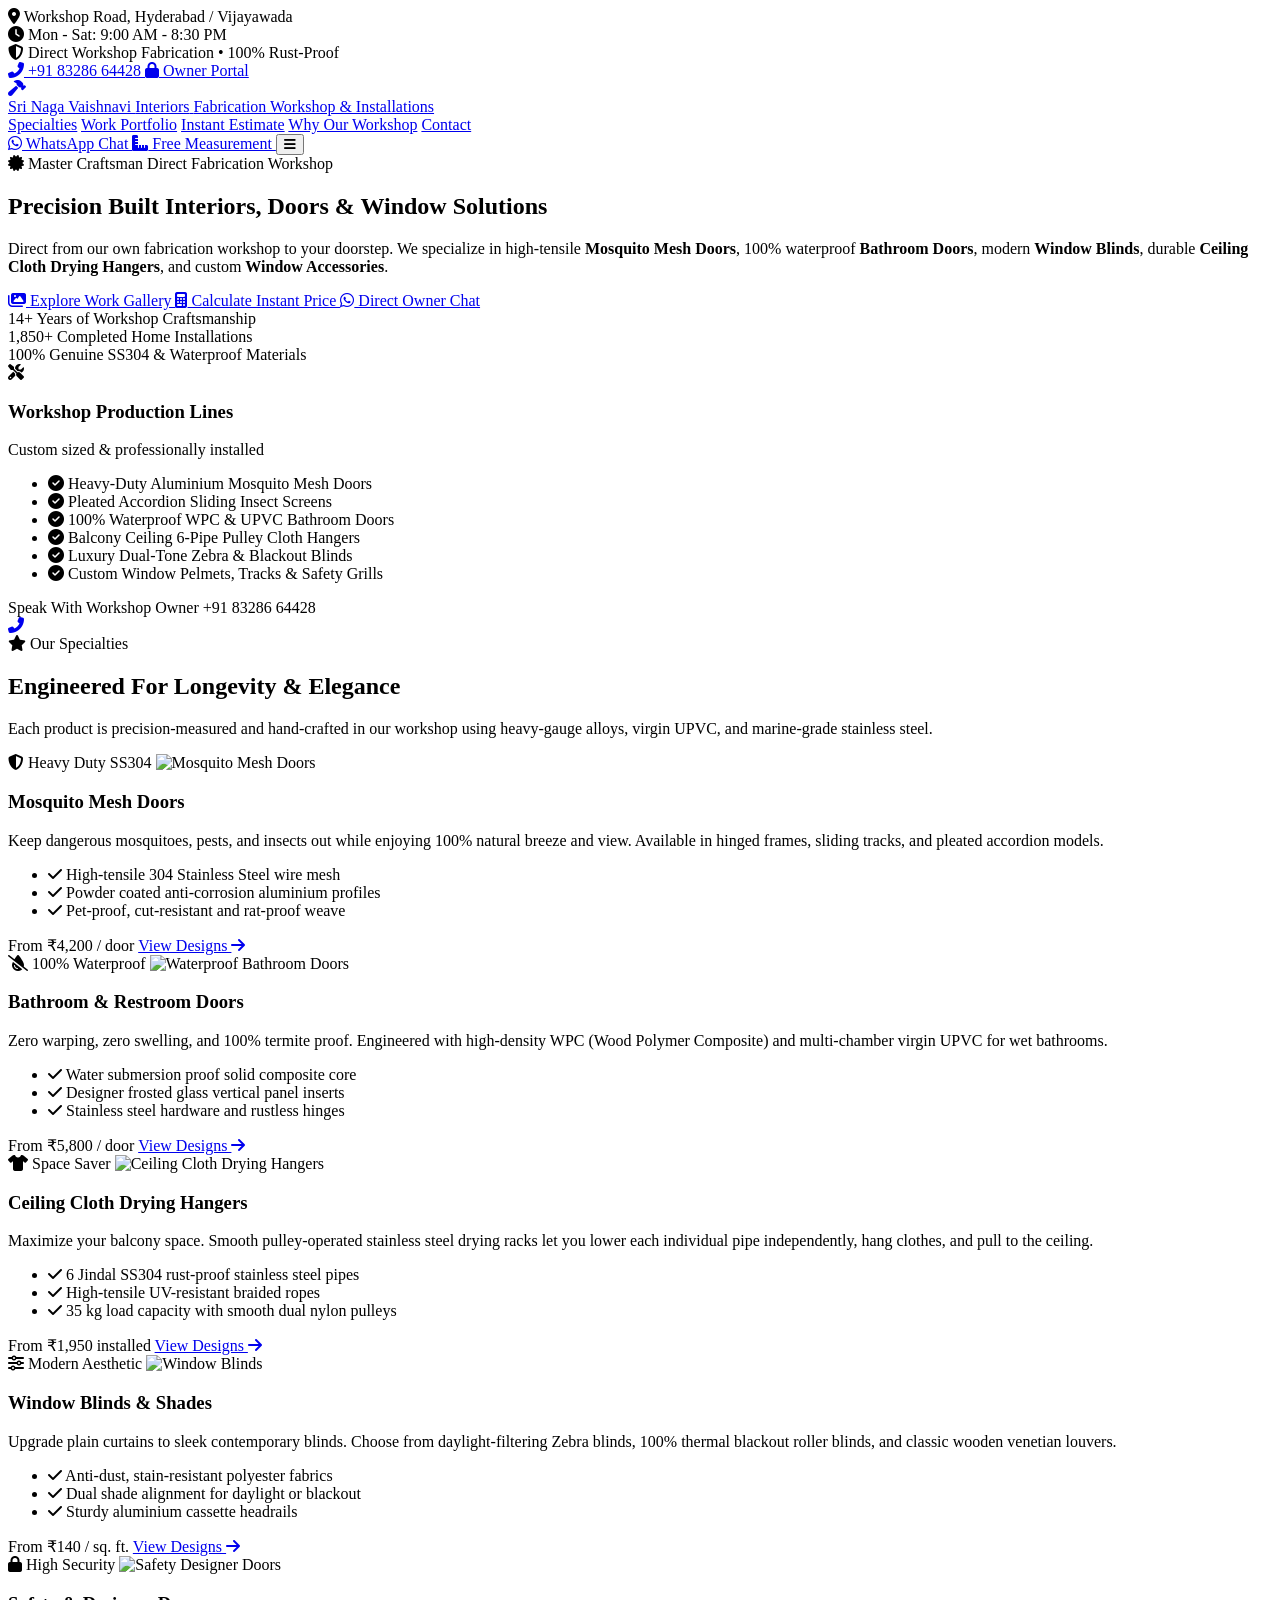
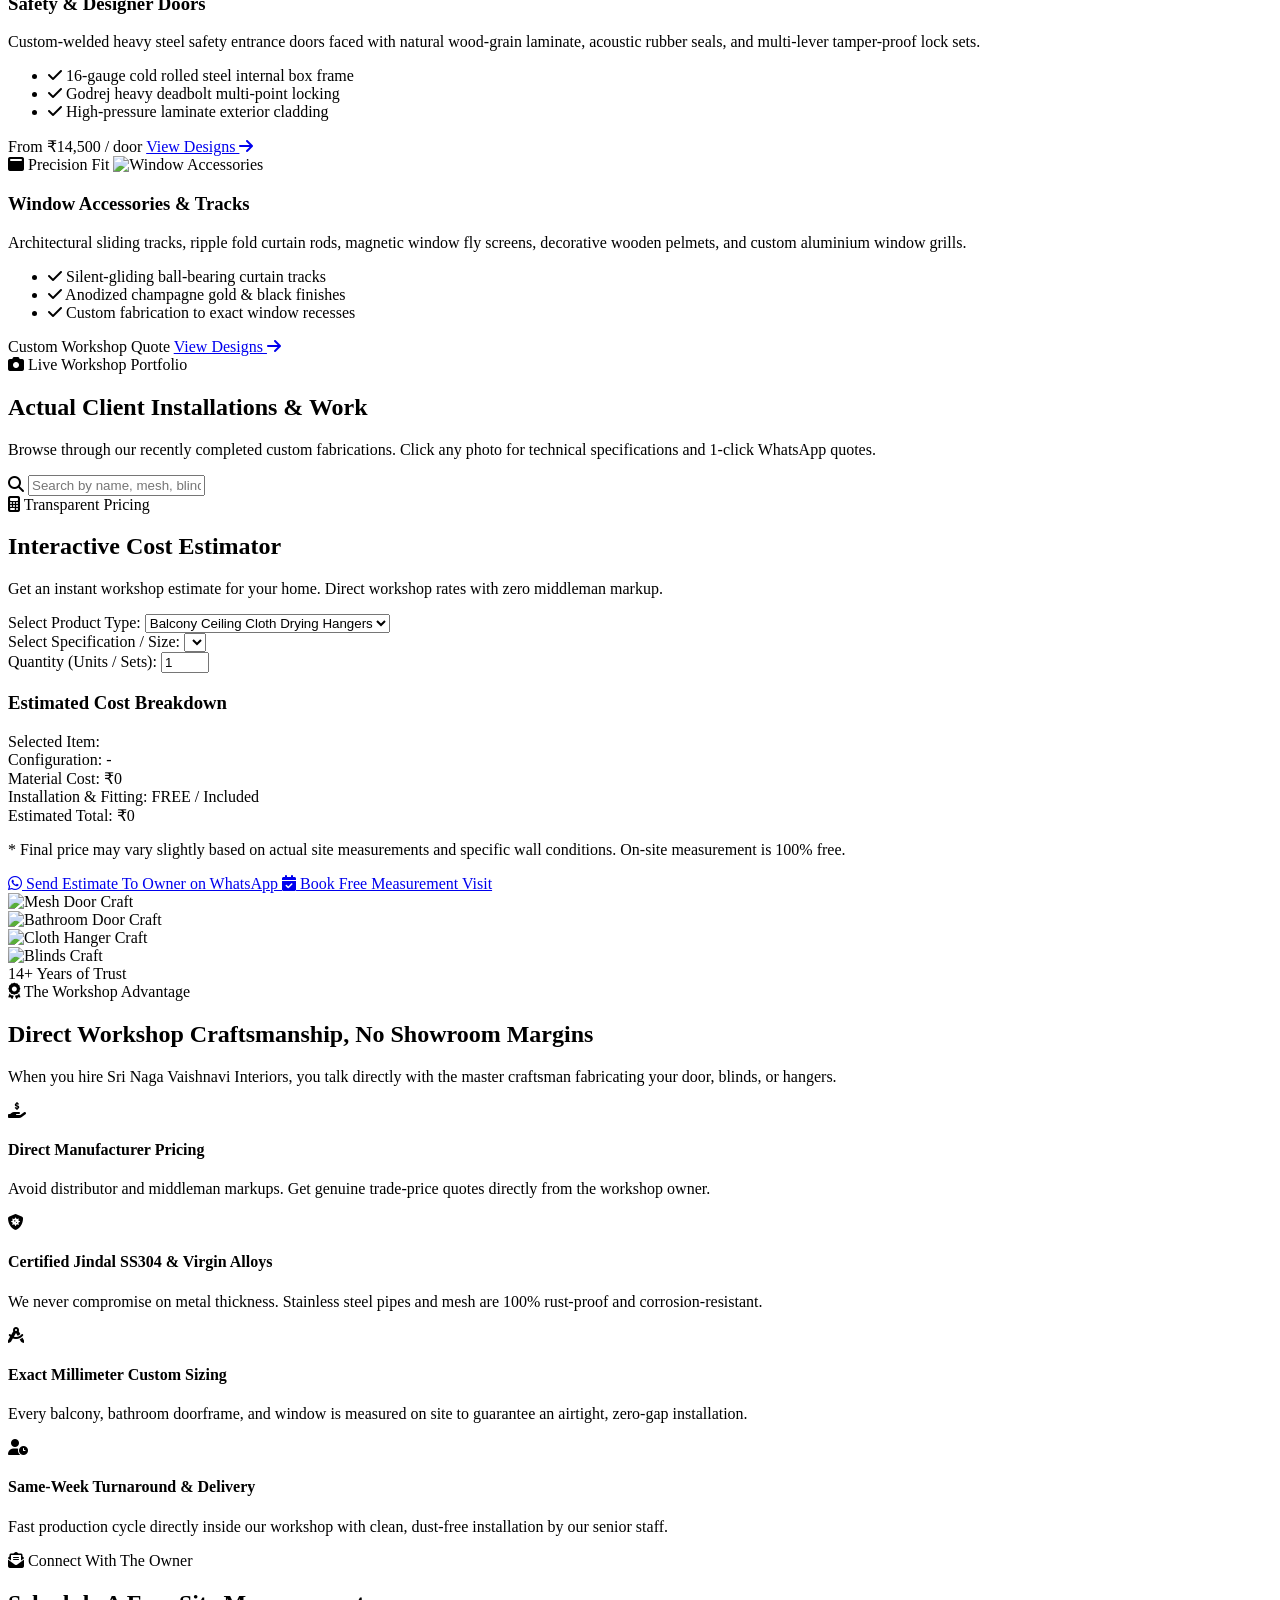
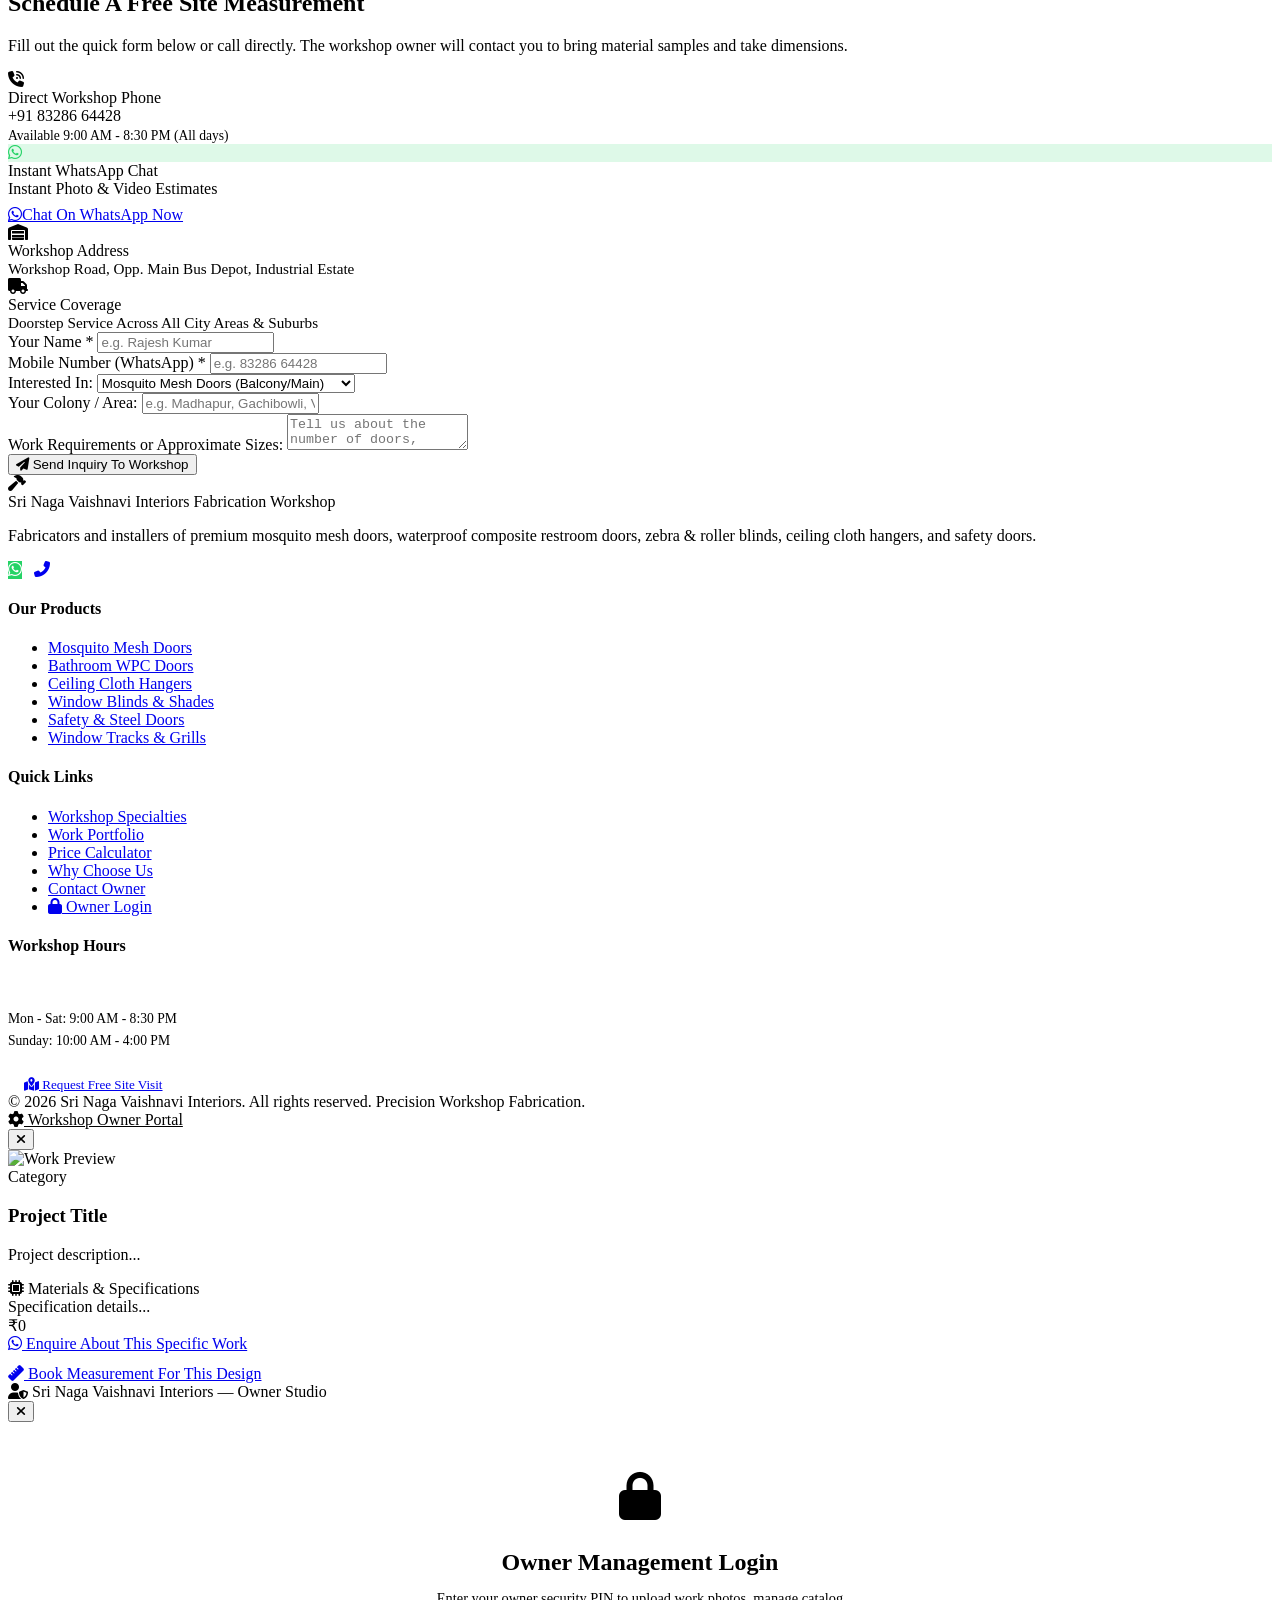
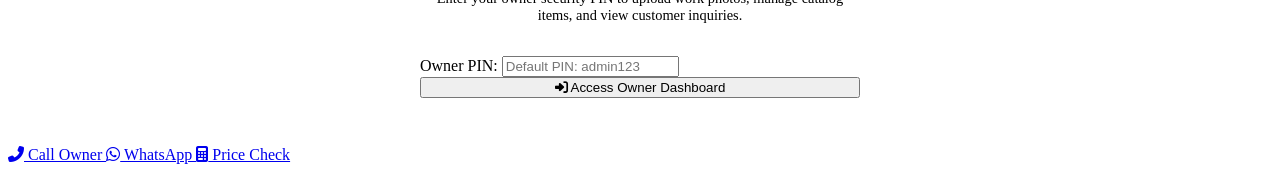
==== frontend/index.html @ 9386b50c "Add files via upload" ====
<!DOCTYPE html>
<html lang="en">
<head>
  <meta charset="UTF-8">
  <meta name="viewport" content="width=device-width, initial-scale=1.0">
  <title>Sri Naga Vaishnavi Interiors | Custom Mesh Doors, Bathroom Doors, Blinds & Cloth Hangers</title>
  <meta name="description" content="Sri Naga Vaishnavi Interiors - Master workshop manufacturer and installer of high-durability mosquito mesh doors, waterproof bathroom doors, window blinds, ceiling cloth drying hangers, and safety doors. Direct workshop pricing with free measurement.">
  <meta name="keywords" content="Sri Naga Vaishnavi Interiors, mesh doors, mosquito net doors, bathroom doors, PVC doors, WPC doors, ceiling cloth drying hangers, zebra blinds, window blinds, safety doors, window accessories">
  
  <!-- Google Fonts: Plus Jakarta Sans & Outfit -->
  <link rel="preconnect" href="https://fonts.googleapis.com">
  <link rel="preconnect" href="https://fonts.gstatic.com" crossorigin>
  <link href="https://fonts.googleapis.com/css2?family=Outfit:wght@400;500;600;700;800&family=Plus+Jakarta+Sans:wght@300;400;500;600;700;800&display=swap" rel="stylesheet">
  
  <!-- FontAwesome Icons -->
  <link rel="stylesheet" href="https://cdnjs.cloudflare.com/ajax/libs/font-awesome/6.4.0/css/all.min.css">
  
  <!-- Custom Design System Stylesheet -->
  <link rel="stylesheet" href="/css/styles.css">
</head>
<body>

  <!-- Top Announcement Bar -->
  <div class="top-bar">
    <div class="container top-bar-inner">
      <div class="top-bar-info">
        <div class="top-bar-item">
          <i class="fas fa-map-marker-alt"></i>
          <span class="js-address">Workshop Road, Hyderabad / Vijayawada</span>
        </div>
        <div class="top-bar-item">
          <i class="fas fa-clock"></i>
          <span class="js-working-hours">Mon - Sat: 9:00 AM - 8:30 PM</span>
        </div>
        <div class="top-bar-item">
          <i class="fas fa-shield-alt"></i>
          <span>Direct Workshop Fabrication • 100% Rust-Proof</span>
        </div>
      </div>
      <div class="top-bar-actions">
        <a href="tel:+918328664428" class="top-bar-item js-phone-primary">
          <i class="fas fa-phone-alt"></i> +91 83286 64428
        </a>
        <a href="#" class="admin-pill-link js-open-admin" title="Owner Management Studio">
          <i class="fas fa-lock"></i> Owner Portal
        </a>
      </div>
    </div>
  </div>

  <!-- Main Navigation Header -->
  <header class="site-header">
    <div class="container nav-container">
      <a href="#" class="brand-logo">
        <div class="logo-badge">
          <i class="fas fa-hammer"></i>
        </div>
        <div class="brand-text">
          <span class="brand-name">Sri Naga Vaishnavi <span>Interiors</span></span>
          <span class="brand-tagline">Fabrication Workshop &amp; Installations</span>
        </div>
      </a>

      <nav class="nav-links" id="navLinks">
        <a href="#specialties" class="nav-link">Specialties</a>
        <a href="#gallery" class="nav-link">Work Portfolio</a>
        <a href="#estimator" class="nav-link">Instant Estimate</a>
        <a href="#craftsmanship" class="nav-link">Why Our Workshop</a>
        <a href="#contact" class="nav-link">Contact</a>
      </nav>

      <div class="nav-cta">
        <a href="#" class="btn btn-whatsapp js-whatsapp-link" target="_blank">
          <i class="fab fa-whatsapp"></i> WhatsApp Chat
        </a>
        <a href="#contact" class="btn btn-primary">
          <i class="fas fa-ruler-combined"></i> Free Measurement
        </a>
        <button class="mobile-menu-btn" id="mobileMenuBtn" aria-label="Toggle menu">
          <i class="fas fa-bars"></i>
        </button>
      </div>
    </div>
  </header>

  <!-- Hero Section -->
  <section class="hero-section">
    <div class="hero-bg"></div>
    <div class="container">
      <div class="hero-grid">
        <div class="hero-content">
          <div class="hero-badge">
            <i class="fas fa-certificate"></i>
            <span>Master Craftsman Direct Fabrication Workshop</span>
          </div>
          <h1 class="hero-title">
            Precision Built <span class="highlight">Interiors, Doors</span> &amp; Window Solutions
          </h1>
          <p class="hero-desc">
            Direct from our own fabrication workshop to your doorstep. We specialize in high-tensile <strong>Mosquito Mesh Doors</strong>, 100% waterproof <strong>Bathroom Doors</strong>, modern <strong>Window Blinds</strong>, durable <strong>Ceiling Cloth Drying Hangers</strong>, and custom <strong>Window Accessories</strong>.
          </p>
          <div class="hero-actions">
            <a href="#gallery" class="btn btn-primary">
              <i class="fas fa-images"></i> Explore Work Gallery
            </a>
            <a href="#estimator" class="btn btn-outline">
              <i class="fas fa-calculator"></i> Calculate Instant Price
            </a>
            <a href="#" class="btn btn-whatsapp js-whatsapp-link" target="_blank">
              <i class="fab fa-whatsapp"></i> Direct Owner Chat
            </a>
          </div>

          <div class="hero-stats">
            <div class="stat-item">
              <span class="stat-number">14+</span>
              <span class="stat-label">Years of Workshop Craftsmanship</span>
            </div>
            <div class="stat-item">
              <span class="stat-number">1,850+</span>
              <span class="stat-label">Completed Home Installations</span>
            </div>
            <div class="stat-item">
              <span class="stat-number">100%</span>
              <span class="stat-label">Genuine SS304 &amp; Waterproof Materials</span>
            </div>
          </div>
        </div>

        <div class="hero-card">
          <div class="hero-card-header">
            <div class="hero-card-icon">
              <i class="fas fa-tools"></i>
            </div>
            <div>
              <h3 class="hero-card-title">Workshop Production Lines</h3>
              <p class="hero-card-subtitle">Custom sized &amp; professionally installed</p>
            </div>
          </div>
          <ul class="hero-services-list">
            <li><i class="fas fa-check-circle"></i> Heavy-Duty Aluminium Mosquito Mesh Doors</li>
            <li><i class="fas fa-check-circle"></i> Pleated Accordion Sliding Insect Screens</li>
            <li><i class="fas fa-check-circle"></i> 100% Waterproof WPC &amp; UPVC Bathroom Doors</li>
            <li><i class="fas fa-check-circle"></i> Balcony Ceiling 6-Pipe Pulley Cloth Hangers</li>
            <li><i class="fas fa-check-circle"></i> Luxury Dual-Tone Zebra &amp; Blackout Blinds</li>
            <li><i class="fas fa-check-circle"></i> Custom Window Pelmets, Tracks &amp; Safety Grills</li>
          </ul>
          <div class="hero-quick-call">
            <div class="hero-call-info">
              <span class="hero-call-label">Speak With Workshop Owner</span>
              <span class="hero-call-number js-phone-primary">+91 83286 64428</span>
            </div>
            <a href="tel:+918328664428" class="hero-call-btn" title="Call Now">
              <i class="fas fa-phone-alt"></i>
            </a>
          </div>
        </div>
      </div>
    </div>
  </section>

  <!-- Core Workshop Offerings Overview -->
  <section class="offerings-section" id="specialties">
    <div class="container">
      <div class="section-header">
        <span class="section-tag"><i class="fas fa-star"></i> Our Specialties</span>
        <h2 class="section-title">Engineered For Longevity &amp; Elegance</h2>
        <p class="section-subtitle">Each product is precision-measured and hand-crafted in our workshop using heavy-gauge alloys, virgin UPVC, and marine-grade stainless steel.</p>
      </div>

      <div class="offerings-grid">
        <!-- 1. Mosquito Mesh Doors -->
        <div class="offering-card">
          <div class="offering-img-wrap">
            <span class="offering-badge"><i class="fas fa-shield-alt"></i> Heavy Duty SS304</span>
            <img src="/assets/images/mesh_door.jpg" alt="Mosquito Mesh Doors" loading="lazy">
          </div>
          <div class="offering-content">
            <h3 class="offering-title">Mosquito Mesh Doors</h3>
            <p class="offering-desc">Keep dangerous mosquitoes, pests, and insects out while enjoying 100% natural breeze and view. Available in hinged frames, sliding tracks, and pleated accordion models.</p>
            <ul class="offering-features">
              <li><i class="fas fa-check"></i> High-tensile 304 Stainless Steel wire mesh</li>
              <li><i class="fas fa-check"></i> Powder coated anti-corrosion aluminium profiles</li>
              <li><i class="fas fa-check"></i> Pet-proof, cut-resistant and rat-proof weave</li>
            </ul>
            <div class="offering-footer">
              <span class="offering-price-tag">From ₹4,200 / door</span>
              <a href="#gallery" class="offering-cta-link" onclick="setGalleryFilter('mesh_doors')">View Designs <i class="fas fa-arrow-right"></i></a>
            </div>
          </div>
        </div>

        <!-- 2. Waterproof Bathroom Doors -->
        <div class="offering-card">
          <div class="offering-img-wrap">
            <span class="offering-badge"><i class="fas fa-tint-slash"></i> 100% Waterproof</span>
            <img src="/assets/images/bathroom_door.jpg" alt="Waterproof Bathroom Doors" loading="lazy">
          </div>
          <div class="offering-content">
            <h3 class="offering-title">Bathroom &amp; Restroom Doors</h3>
            <p class="offering-desc">Zero warping, zero swelling, and 100% termite proof. Engineered with high-density WPC (Wood Polymer Composite) and multi-chamber virgin UPVC for wet bathrooms.</p>
            <ul class="offering-features">
              <li><i class="fas fa-check"></i> Water submersion proof solid composite core</li>
              <li><i class="fas fa-check"></i> Designer frosted glass vertical panel inserts</li>
              <li><i class="fas fa-check"></i> Stainless steel hardware and rustless hinges</li>
            </ul>
            <div class="offering-footer">
              <span class="offering-price-tag">From ₹5,800 / door</span>
              <a href="#gallery" class="offering-cta-link" onclick="setGalleryFilter('bathroom_doors')">View Designs <i class="fas fa-arrow-right"></i></a>
            </div>
          </div>
        </div>

        <!-- 3. Ceiling Cloth Drying Hangers -->
        <div class="offering-card">
          <div class="offering-img-wrap">
            <span class="offering-badge"><i class="fas fa-tshirt"></i> Space Saver</span>
            <img src="/assets/images/cloth_hanger.jpg" alt="Ceiling Cloth Drying Hangers" loading="lazy">
          </div>
          <div class="offering-content">
            <h3 class="offering-title">Ceiling Cloth Drying Hangers</h3>
            <p class="offering-desc">Maximize your balcony space. Smooth pulley-operated stainless steel drying racks let you lower each individual pipe independently, hang clothes, and pull to the ceiling.</p>
            <ul class="offering-features">
              <li><i class="fas fa-check"></i> 6 Jindal SS304 rust-proof stainless steel pipes</li>
              <li><i class="fas fa-check"></i> High-tensile UV-resistant braided ropes</li>
              <li><i class="fas fa-check"></i> 35 kg load capacity with smooth dual nylon pulleys</li>
            </ul>
            <div class="offering-footer">
              <span class="offering-price-tag">From ₹1,950 installed</span>
              <a href="#gallery" class="offering-cta-link" onclick="setGalleryFilter('cloth_hangers')">View Designs <i class="fas fa-arrow-right"></i></a>
            </div>
          </div>
        </div>

        <!-- 4. Window Blinds & Sunshades -->
        <div class="offering-card">
          <div class="offering-img-wrap">
            <span class="offering-badge"><i class="fas fa-sliders-h"></i> Modern Aesthetic</span>
            <img src="/assets/images/blinds.jpg" alt="Window Blinds" loading="lazy">
          </div>
          <div class="offering-content">
            <h3 class="offering-title">Window Blinds &amp; Shades</h3>
            <p class="offering-desc">Upgrade plain curtains to sleek contemporary blinds. Choose from daylight-filtering Zebra blinds, 100% thermal blackout roller blinds, and classic wooden venetian louvers.</p>
            <ul class="offering-features">
              <li><i class="fas fa-check"></i> Anti-dust, stain-resistant polyester fabrics</li>
              <li><i class="fas fa-check"></i> Dual shade alignment for daylight or blackout</li>
              <li><i class="fas fa-check"></i> Sturdy aluminium cassette headrails</li>
            </ul>
            <div class="offering-footer">
              <span class="offering-price-tag">From ₹140 / sq. ft.</span>
              <a href="#gallery" class="offering-cta-link" onclick="setGalleryFilter('blinds')">View Designs <i class="fas fa-arrow-right"></i></a>
            </div>
          </div>
        </div>

        <!-- 5. Main Safety & Designer Doors -->
        <div class="offering-card">
          <div class="offering-img-wrap">
            <span class="offering-badge"><i class="fas fa-lock"></i> High Security</span>
            <img src="/assets/images/hero.jpg" alt="Safety Designer Doors" loading="lazy">
          </div>
          <div class="offering-content">
            <h3 class="offering-title">Safety &amp; Designer Doors</h3>
            <p class="offering-desc">Custom-welded heavy steel safety entrance doors faced with natural wood-grain laminate, acoustic rubber seals, and multi-lever tamper-proof lock sets.</p>
            <ul class="offering-features">
              <li><i class="fas fa-check"></i> 16-gauge cold rolled steel internal box frame</li>
              <li><i class="fas fa-check"></i> Godrej heavy deadbolt multi-point locking</li>
              <li><i class="fas fa-check"></i> High-pressure laminate exterior cladding</li>
            </ul>
            <div class="offering-footer">
              <span class="offering-price-tag">From ₹14,500 / door</span>
              <a href="#gallery" class="offering-cta-link" onclick="setGalleryFilter('designer_doors')">View Designs <i class="fas fa-arrow-right"></i></a>
            </div>
          </div>
        </div>

        <!-- 6. Window Accessories & Custom Tracks -->
        <div class="offering-card">
          <div class="offering-img-wrap">
            <span class="offering-badge"><i class="fas fa-window-maximize"></i> Precision Fit</span>
            <img src="/assets/images/blinds.jpg" alt="Window Accessories" loading="lazy">
          </div>
          <div class="offering-content">
            <h3 class="offering-title">Window Accessories &amp; Tracks</h3>
            <p class="offering-desc">Architectural sliding tracks, ripple fold curtain rods, magnetic window fly screens, decorative wooden pelmets, and custom aluminium window grills.</p>
            <ul class="offering-features">
              <li><i class="fas fa-check"></i> Silent-gliding ball-bearing curtain tracks</li>
              <li><i class="fas fa-check"></i> Anodized champagne gold &amp; black finishes</li>
              <li><i class="fas fa-check"></i> Custom fabrication to exact window recesses</li>
            </ul>
            <div class="offering-footer">
              <span class="offering-price-tag">Custom Workshop Quote</span>
              <a href="#gallery" class="offering-cta-link" onclick="setGalleryFilter('window_accessories')">View Designs <i class="fas fa-arrow-right"></i></a>
            </div>
          </div>
        </div>
      </div>
    </div>
  </section>

  <!-- Live Public Work Showcase Gallery -->
  <section class="gallery-section" id="gallery">
    <div class="container">
      <div class="section-header">
        <span class="section-tag"><i class="fas fa-camera"></i> Live Workshop Portfolio</span>
        <h2 class="section-title">Actual Client Installations &amp; Work</h2>
        <p class="section-subtitle">Browse through our recently completed custom fabrications. Click any photo for technical specifications and 1-click WhatsApp quotes.</p>
      </div>

      <!-- Gallery Controls: Search & Category Pills -->
      <div class="gallery-controls">
        <div class="gallery-search-wrap">
          <i class="fas fa-search gallery-search-icon"></i>
          <input type="text" id="gallerySearch" class="gallery-search-input" placeholder="Search by name, mesh, blinds, WPC, balcony...">
        </div>

        <div class="category-pills" id="categoryPills">
          <!-- Populated by JavaScript -->
        </div>
      </div>

      <!-- Portfolio Items Grid -->
      <div class="portfolio-grid" id="portfolioGrid">
        <!-- Loaded dynamically from Backend SQLite -->
      </div>
    </div>
  </section>

  <!-- Interactive Instant Quotation Calculator -->
  <section class="estimator-section" id="estimator">
    <div class="container">
      <div class="section-header">
        <span class="section-tag"><i class="fas fa-calculator"></i> Transparent Pricing</span>
        <h2 class="section-title">Interactive Cost Estimator</h2>
        <p class="section-subtitle">Get an instant workshop estimate for your home. Direct workshop rates with zero middleman markup.</p>
      </div>

      <div class="estimator-card">
        <div class="calc-grid">
          <div class="calc-inputs-pane">
            <div class="calc-group">
              <label class="calc-label" for="calcService">Select Product Type:</label>
              <select id="calcService" class="calc-select">
                <option value="mesh_door">Mosquito Mesh Balcony Doors</option>
                <option value="bathroom_door">Waterproof Bathroom Doors</option>
                <option value="cloth_hanger" selected>Balcony Ceiling Cloth Drying Hangers</option>
                <option value="blinds">Window Blinds (Zebra / Roller)</option>
                <option value="designer_doors">Safety &amp; Main Designer Doors</option>
              </select>
            </div>

            <div class="calc-group">
              <label class="calc-label" for="calcVariant">Select Specification / Size:</label>
              <select id="calcVariant" class="calc-select">
                <!-- Dynamically populated -->
              </select>
            </div>

            <div class="calc-group calc-row-2" id="calcDimensionRow" style="display: none;">
              <div>
                <label class="calc-label" for="calcWidth">Width (Feet):</label>
                <input type="number" id="calcWidth" class="calc-input" value="4" min="1" max="20" step="0.5">
              </div>
              <div>
                <label class="calc-label" for="calcHeight">Height (Feet):</label>
                <input type="number" id="calcHeight" class="calc-input" value="5" min="1" max="20" step="0.5">
              </div>
            </div>

            <div class="calc-group">
              <label class="calc-label" for="calcQty">Quantity (Units / Sets):</label>
              <input type="number" id="calcQty" class="calc-input" value="1" min="1" max="50">
            </div>
          </div>

          <div class="calc-results-box">
            <div>
              <h3 class="estimate-breakdown-title">Estimated Cost Breakdown</h3>
              <div class="estimate-row">
                <span>Selected Item:</span>
                <strong id="estProduct" style="color:#ffffff;">-</strong>
              </div>
              <div class="estimate-row">
                <span>Configuration:</span>
                <span id="estSpecs">-</span>
              </div>
              <div class="estimate-row">
                <span>Material Cost:</span>
                <span id="estSubtotal">₹0</span>
              </div>
              <div class="estimate-row">
                <span>Installation &amp; Fitting:</span>
                <span id="estInstallation" style="color:var(--accent-green);">FREE / Included</span>
              </div>
              <div class="estimate-row total">
                <span>Estimated Total:</span>
                <span class="estimate-total-price" id="estTotal">₹0</span>
              </div>
              <p class="estimate-note">* Final price may vary slightly based on actual site measurements and specific wall conditions. On-site measurement is 100% free.</p>
            </div>

            <div>
              <a href="#" id="calcWhatsAppBtn" target="_blank" class="btn btn-whatsapp" style="width: 100%; margin-bottom: 0.75rem;">
                <i class="fab fa-whatsapp"></i> Send Estimate To Owner on WhatsApp
              </a>
              <a href="#contact" class="btn btn-outline" style="width: 100%;">
                <i class="fas fa-calendar-check"></i> Book Free Measurement Visit
              </a>
            </div>
          </div>
        </div>
      </div>
    </div>
  </section>

  <!-- Why Our Workshop / Craftsmanship Section -->
  <section class="craft-section" id="craftsmanship">
    <div class="container">
      <div class="craft-grid">
        <div class="craft-image-grid">
          <div class="craft-img-box">
            <img src="/assets/images/mesh_door.jpg" alt="Mesh Door Craft" loading="lazy">
          </div>
          <div class="craft-img-box">
            <img src="/assets/images/bathroom_door.jpg" alt="Bathroom Door Craft" loading="lazy">
          </div>
          <div class="craft-img-box">
            <img src="/assets/images/cloth_hanger.jpg" alt="Cloth Hanger Craft" loading="lazy">
          </div>
          <div class="craft-img-box">
            <img src="/assets/images/blinds.jpg" alt="Blinds Craft" loading="lazy">
          </div>
          <div class="craft-experience-badge">
            <span class="craft-exp-years">14+</span>
            <span class="craft-exp-text">Years of Trust</span>
          </div>
        </div>

        <div class="craft-content">
          <span class="section-tag"><i class="fas fa-award"></i> The Workshop Advantage</span>
          <h2 class="section-title">Direct Workshop Craftsmanship, No Showroom Margins</h2>
          <p class="section-subtitle">When you hire Sri Naga Vaishnavi Interiors, you talk directly with the master craftsman fabricating your door, blinds, or hangers.</p>

          <div class="craft-points">
            <div class="craft-point">
              <div class="craft-point-icon"><i class="fas fa-hand-holding-usd"></i></div>
              <div>
                <h4 class="craft-point-title">Direct Manufacturer Pricing</h4>
                <p class="craft-point-desc">Avoid distributor and middleman markups. Get genuine trade-price quotes directly from the workshop owner.</p>
              </div>
            </div>

            <div class="craft-point">
              <div class="craft-point-icon"><i class="fas fa-shield-virus"></i></div>
              <div>
                <h4 class="craft-point-title">Certified Jindal SS304 &amp; Virgin Alloys</h4>
                <p class="craft-point-desc">We never compromise on metal thickness. Stainless steel pipes and mesh are 100% rust-proof and corrosion-resistant.</p>
              </div>
            </div>

            <div class="craft-point">
              <div class="craft-point-icon"><i class="fas fa-drafting-compass"></i></div>
              <div>
                <h4 class="craft-point-title">Exact Millimeter Custom Sizing</h4>
                <p class="craft-point-desc">Every balcony, bathroom doorframe, and window is measured on site to guarantee an airtight, zero-gap installation.</p>
              </div>
            </div>

            <div class="craft-point">
              <div class="craft-point-icon"><i class="fas fa-user-clock"></i></div>
              <div>
                <h4 class="craft-point-title">Same-Week Turnaround &amp; Delivery</h4>
                <p class="craft-point-desc">Fast production cycle directly inside our workshop with clean, dust-free installation by our senior staff.</p>
              </div>
            </div>
          </div>
        </div>
      </div>
    </div>
  </section>

  <!-- Contact Section & Customer Inquiry Form -->
  <section class="contact-section" id="contact">
    <div class="container">
      <div class="section-header">
        <span class="section-tag"><i class="fas fa-envelope-open-text"></i> Connect With The Owner</span>
        <h2 class="section-title">Schedule A Free Site Measurement</h2>
        <p class="section-subtitle">Fill out the quick form below or call directly. The workshop owner will contact you to bring material samples and take dimensions.</p>
      </div>

      <div class="contact-grid">
        <div class="contact-info-card">
          <div class="contact-method">
            <div class="contact-icon"><i class="fas fa-phone-volume"></i></div>
            <div>
              <span class="contact-label">Direct Workshop Phone</span>
              <div class="contact-value js-phone-primary">+91 83286 64428</div>
              <div style="font-size: 0.85rem; color: var(--text-muted); margin-top: 0.2rem;">Available 9:00 AM - 8:30 PM (All days)</div>
            </div>
          </div>

          <div class="contact-method">
            <div class="contact-icon" style="background: rgba(37, 211, 102, 0.15); border-color: rgba(37, 211, 102, 0.4); color: #25d366;">
              <i class="fab fa-whatsapp"></i>
            </div>
            <div>
              <span class="contact-label">Instant WhatsApp Chat</span>
              <div class="contact-value">Instant Photo &amp; Video Estimates</div>
              <a href="#" class="btn-sm-whatsapp js-whatsapp-link" target="_blank" style="margin-top: 0.5rem; display: inline-flex;">
                <i class="fab fa-whatsapp"></i> Chat On WhatsApp Now
              </a>
            </div>
          </div>

          <div class="contact-method">
            <div class="contact-icon"><i class="fas fa-warehouse"></i></div>
            <div>
              <span class="contact-label">Workshop Address</span>
              <div class="contact-value js-address" style="font-size: 0.95rem;">Workshop Road, Opp. Main Bus Depot, Industrial Estate</div>
            </div>
          </div>

          <div class="contact-method">
            <div class="contact-icon"><i class="fas fa-truck"></i></div>
            <div>
              <span class="contact-label">Service Coverage</span>
              <div class="contact-value" style="font-size: 0.95rem;">Doorstep Service Across All City Areas &amp; Suburbs</div>
            </div>
          </div>
        </div>

        <div class="contact-form-card">
          <form id="contactForm">
            <div class="calc-row-2">
              <div class="form-group">
                <label class="form-label" for="inqName">Your Name *</label>
                <input type="text" id="inqName" class="form-input" placeholder="e.g. Rajesh Kumar" required>
              </div>
              <div class="form-group">
                <label class="form-label" for="inqPhone">Mobile Number (WhatsApp) *</label>
                <input type="tel" id="inqPhone" class="form-input" placeholder="e.g. 83286 64428" required>
              </div>
            </div>

            <div class="calc-row-2">
              <div class="form-group">
                <label class="form-label" for="inqService">Interested In:</label>
                <select id="inqService" class="form-select">
                  <option value="Mosquito Mesh Doors">Mosquito Mesh Doors (Balcony/Main)</option>
                  <option value="Waterproof Bathroom Doors">Waterproof Bathroom / Restroom Doors</option>
                  <option value="Ceiling Cloth Hangers">Ceiling Cloth Drying Hangers</option>
                  <option value="Window Blinds & Shades">Window Blinds &amp; Sunshades</option>
                  <option value="Safety & Designer Doors">Safety Entrance &amp; Designer Doors</option>
                  <option value="Window Accessories">Window Tracks &amp; Accessories</option>
                  <option value="Multiple Products">Multiple Interior Products</option>
                </select>
              </div>
              <div class="form-group">
                <label class="form-label" for="inqAddress">Your Colony / Area:</label>
                <input type="text" id="inqAddress" class="form-input" placeholder="e.g. Madhapur, Gachibowli, Vijayawada...">
              </div>
            </div>

            <div class="form-group">
              <label class="form-label" for="inqMessage">Work Requirements or Approximate Sizes:</label>
              <textarea id="inqMessage" class="form-textarea" placeholder="Tell us about the number of doors, balcony size, or specific requirements..."></textarea>
            </div>

            <div class="form-submit-row">
              <button type="submit" class="btn btn-primary" style="flex-grow: 1;">
                <i class="fas fa-paper-plane"></i> Send Inquiry To Workshop
              </button>
            </div>
          </form>
        </div>
      </div>
    </div>
  </section>

  <!-- Site Footer -->
  <footer class="site-footer">
    <div class="container">
      <div class="footer-grid">
        <div class="footer-brand">
          <div class="brand-logo" style="margin-bottom: 1rem;">
            <div class="logo-badge"><i class="fas fa-hammer"></i></div>
            <div class="brand-text">
              <span class="brand-name">Sri Naga Vaishnavi <span>Interiors</span></span>
              <span class="brand-tagline">Fabrication Workshop</span>
            </div>
          </div>
          <p>Fabricators and installers of premium mosquito mesh doors, waterproof composite restroom doors, zebra &amp; roller blinds, ceiling cloth hangers, and safety doors.</p>
          <div style="display: flex; gap: 0.75rem;">
            <a href="#" class="hero-call-btn js-whatsapp-link" target="_blank" style="background:#25d366; color:#ffffff;"><i class="fab fa-whatsapp"></i></a>
            <a href="tel:+918328664428" class="hero-call-btn js-phone-primary"><i class="fas fa-phone-alt"></i></a>
          </div>
        </div>

        <div>
          <h4 class="footer-col-title">Our Products</h4>
          <ul class="footer-links">
            <li><a href="#gallery" onclick="setGalleryFilter('mesh_doors')">Mosquito Mesh Doors</a></li>
            <li><a href="#gallery" onclick="setGalleryFilter('bathroom_doors')">Bathroom WPC Doors</a></li>
            <li><a href="#gallery" onclick="setGalleryFilter('cloth_hangers')">Ceiling Cloth Hangers</a></li>
            <li><a href="#gallery" onclick="setGalleryFilter('blinds')">Window Blinds &amp; Shades</a></li>
            <li><a href="#gallery" onclick="setGalleryFilter('designer_doors')">Safety &amp; Steel Doors</a></li>
            <li><a href="#gallery" onclick="setGalleryFilter('window_accessories')">Window Tracks &amp; Grills</a></li>
          </ul>
        </div>

        <div>
          <h4 class="footer-col-title">Quick Links</h4>
          <ul class="footer-links">
            <li><a href="#specialties">Workshop Specialties</a></li>
            <li><a href="#gallery">Work Portfolio</a></li>
            <li><a href="#estimator">Price Calculator</a></li>
            <li><a href="#craftsmanship">Why Choose Us</a></li>
            <li><a href="#contact">Contact Owner</a></li>
            <li><a href="#" class="js-open-admin"><i class="fas fa-lock"></i> Owner Login</a></li>
          </ul>
        </div>

        <div>
          <h4 class="footer-col-title">Workshop Hours</h4>
          <p style="margin-bottom: 0.75rem; color: #ffffff;"><i class="fas fa-calendar-alt text-gold"></i> Open 7 Days A Week</p>
          <p style="font-size: 0.85rem; line-height: 1.6;" class="js-working-hours">Mon - Sat: 9:00 AM - 8:30 PM<br>Sunday: 10:00 AM - 4:00 PM</p>
          <div style="margin-top: 1.5rem;">
            <a href="#contact" class="btn btn-outline" style="font-size: 0.82rem; padding: 0.5rem 1rem;">
              <i class="fas fa-map-marked-alt"></i> Request Free Site Visit
            </a>
          </div>
        </div>
      </div>

      <div class="footer-bottom">
        <div>&copy; 2026 Sri Naga Vaishnavi Interiors. All rights reserved. Precision Workshop Fabrication.</div>
        <div>
          <a href="#" class="js-open-admin" style="color: var(--accent-gold);"><i class="fas fa-cog"></i> Workshop Owner Portal</a>
        </div>
      </div>
    </div>
  </footer>

  <!-- Lightbox Preview Modal -->
  <div class="modal-overlay" id="lightboxModal">
    <div class="modal-content-wrap">
      <button class="modal-close-btn" onclick="closeLightbox()" aria-label="Close Preview">
        <i class="fas fa-times"></i>
      </button>
      <div class="lightbox-grid">
        <div class="lightbox-img-pane">
          <img id="lightboxImg" src="" alt="Work Preview">
        </div>
        <div class="lightbox-details-pane">
          <span class="lightbox-category" id="lightboxCategory">Category</span>
          <h3 class="lightbox-title" id="lightboxTitle">Project Title</h3>
          <p class="lightbox-desc" id="lightboxDesc">Project description...</p>
          
          <div class="lightbox-spec-box">
            <div class="lightbox-spec-title"><i class="fas fa-microchip"></i> Materials &amp; Specifications</div>
            <div class="lightbox-spec-text" id="lightboxSpecs">Specification details...</div>
          </div>

          <div class="lightbox-price" id="lightboxPrice">₹0</div>

          <div style="margin-top: auto; display: flex; flex-direction: column; gap: 0.75rem;">
            <a href="#" id="lightboxWhatsAppBtn" target="_blank" class="btn btn-whatsapp">
              <i class="fab fa-whatsapp"></i> Enquire About This Specific Work
            </a>
            <a href="#contact" onclick="closeLightbox()" class="btn btn-outline">
              <i class="fas fa-ruler"></i> Book Measurement For This Design
            </a>
          </div>
        </div>
      </div>
    </div>
  </div>

  <!-- Owner Admin Studio Modal -->
  <div class="modal-overlay" id="adminModal">
    <div class="admin-modal-wrap">
      <div class="admin-header">
        <div class="admin-header-title">
          <i class="fas fa-user-shield"></i>
          <span>Sri Naga Vaishnavi Interiors — Owner Studio</span>
        </div>
        <button class="modal-close-btn" id="closeAdminBtn" aria-label="Close Admin Modal">
          <i class="fas fa-times"></i>
        </button>
      </div>

      <!-- Admin Login View -->
      <div id="adminLoginView" style="padding: 3rem 2rem; max-width: 440px; margin: 0 auto; text-align: center;">
        <div style="font-size: 3rem; color: var(--accent-gold); margin-bottom: 1rem;">
          <i class="fas fa-lock"></i>
        </div>
        <h3 style="margin-bottom: 0.5rem; font-size: 1.5rem;">Owner Management Login</h3>
        <p style="color: var(--text-secondary); font-size: 0.9rem; margin-bottom: 2rem;">
          Enter your owner security PIN to upload work photos, manage catalog items, and view customer inquiries.
        </p>

        <form id="adminLoginForm">
          <div class="form-group" style="text-align: left;">
            <label class="form-label" for="adminPinInput">Owner PIN:</label>
            <input type="password" id="adminPinInput" class="form-input" placeholder="Default PIN: admin123" required autocomplete="current-password">
          </div>
          <div id="adminLoginError" style="display: none; color: #ef4444; font-size: 0.85rem; margin-bottom: 1rem;">
            Incorrect PIN
          </div>
          <button type="submit" class="btn btn-primary" style="width: 100%;">
            <i class="fas fa-sign-in-alt"></i> Access Owner Dashboard
          </button>
        </form>
      </div>

      <!-- Admin Dashboard View -->
      <div id="adminDashboardView" style="display: none;">
        <!-- Quick WhatsApp Live Control Bar for Owner -->
        <div style="background: rgba(37, 211, 102, 0.12); border-bottom: 1px solid rgba(37, 211, 102, 0.3); padding: 1rem 1.75rem; display: flex; align-items: center; justify-content: space-between; flex-wrap: wrap; gap: 1rem;">
          <div style="display: flex; align-items: center; gap: 0.75rem;">
            <i class="fab fa-whatsapp" style="font-size: 1.6rem; color: #25d366;"></i>
            <div>
              <strong style="color: #ffffff; font-size: 0.95rem;">Live WhatsApp Hotline</strong>
              <div style="font-size: 0.78rem; color: var(--text-secondary);">Change this number at any time — updates website instantly</div>
            </div>
          </div>
          <div style="display: flex; align-items: center; gap: 0.6rem;">
            <input type="text" id="quickWhatsappInput" class="form-input" style="width: 170px; padding: 0.45rem 0.75rem; font-size: 0.9rem;" value="+918328664428" placeholder="+918328664428">
            <button type="button" id="quickWhatsappSaveBtn" class="btn btn-whatsapp" style="padding: 0.45rem 1rem; font-size: 0.85rem;">
              <i class="fas fa-check"></i> Update WhatsApp
            </button>
          </div>
        </div>

        <div class="admin-tabs">
          <button class="admin-tab-btn active" data-tab="tabUpload">
            <i class="fas fa-cloud-upload-alt"></i> Upload Work Photo
          </button>
          <button class="admin-tab-btn" data-tab="tabManageWorks">
            <i class="fas fa-images"></i> Manage Gallery Photos
          </button>
          <button class="admin-tab-btn" data-tab="tabInquiries">
            <i class="fas fa-comments"></i> Customer Inquiries &amp; Leads
          </button>
          <button class="admin-tab-btn" data-tab="tabSettings">
            <i class="fas fa-sliders-h"></i> Workshop Profile &amp; PIN
          </button>
          <button class="admin-tab-btn" id="adminLogoutBtn" style="margin-left: auto; color: #ef4444;">
            <i class="fas fa-sign-out-alt"></i> Logout
          </button>
        </div>

        <!-- Tab 1: Upload New Work Photo -->
        <div class="admin-tab-content active" id="tabUpload">
          <form id="uploadWorkForm">
            <div class="upload-dropzone" id="uploadDropzone">
              <input type="file" id="workPhotoFile" accept="image/*" style="display: none;">
              <i class="fas fa-camera upload-icon"></i>
              <h4 style="font-size: 1.1rem; margin-bottom: 0.35rem;">Take Photo or Choose File from Phone / PC</h4>
              <p style="font-size: 0.85rem; color: var(--text-muted);">Supports JPG, PNG, WEBP. Tap to browse or capture.</p>
              
              <div class="upload-preview-box" id="uploadPreviewBox">
                <img id="uploadPreviewImg" src="" alt="Upload Preview">
              </div>
            </div>

            <div class="calc-row-2">
              <div class="form-group">
                <label class="form-label" for="workTitle">Work Title / Project Name *</label>
                <input type="text" id="workTitle" class="form-input" placeholder="e.g. Heavy-Duty Balcony Mosquito Mesh Door" required>
              </div>

              <div class="form-group">
                <label class="form-label" for="workCategory">Product Category *</label>
                <select id="workCategory" class="form-select" required>
                  <option value="mesh_doors">Mosquito Mesh Doors</option>
                  <option value="bathroom_doors">Waterproof Bathroom Doors</option>
                  <option value="cloth_hangers">Ceiling Cloth Drying Hangers</option>
                  <option value="blinds">Window Blinds &amp; Shades</option>
                  <option value="designer_doors">Safety &amp; Designer Doors</option>
                  <option value="window_accessories">Window Accessories &amp; Tracks</option>
                </select>
              </div>
            </div>

            <div class="form-group">
              <label class="form-label" for="workDescription">Description (Optional)</label>
              <textarea id="workDescription" class="form-textarea" placeholder="Describe the installation, location, balcony details, or special customization..."></textarea>
            </div>

            <div class="calc-row-2">
              <div class="form-group">
                <label class="form-label" for="workSpecs">Materials / Specifications Used</label>
                <input type="text" id="workSpecs" class="form-input" placeholder="e.g. SS304 Mesh, Jindal Pipes, 100% WPC Solid Core, 5 Yrs Warranty">
              </div>

              <div class="form-group">
                <label class="form-label" for="workPrice">Price Range / Estimate</label>
                <input type="text" id="workPrice" class="form-input" placeholder="e.g. ₹4,500 - ₹6,500 or ₹180 / sq.ft">
              </div>
            </div>

            <div class="form-group" style="display: flex; align-items: center; gap: 0.75rem;">
              <input type="checkbox" id="workFeatured" style="width: 18px; height: 18px; accent-color: var(--accent-gold);">
              <label for="workFeatured" style="font-size: 0.92rem; color: #ffffff; cursor: pointer;">
                Feature this project prominently on the homepage top showcase
              </label>
            </div>

            <button type="submit" class="btn btn-primary" style="width: 100%; padding: 0.95rem;">
              <i class="fas fa-cloud-upload-alt"></i> Publish Photo To Public Website
            </button>
          </form>
        </div>

        <!-- Tab 2: Manage Live Works -->
        <div class="admin-tab-content" id="tabManageWorks">
          <div class="admin-table-wrap">
            <table class="admin-table">
              <thead>
                <tr>
                  <th>Photo</th>
                  <th>Title &amp; Specs</th>
                  <th>Category</th>
                  <th>Price Range</th>
                  <th>Actions</th>
                </tr>
              </thead>
              <tbody id="adminWorksList">
                <!-- Dynamically loaded -->
              </tbody>
            </table>
          </div>
        </div>

        <!-- Tab 3: Customer Inquiries & Leads -->
        <div class="admin-tab-content" id="tabInquiries">
          <div class="admin-table-wrap">
            <table class="admin-table">
              <thead>
                <tr>
                  <th>Customer &amp; Date</th>
                  <th>Phone</th>
                  <th>Service Needed</th>
                  <th>Message / Location</th>
                  <th>Lead Status</th>
                  <th>Actions</th>
                </tr>
              </thead>
              <tbody id="adminInquiriesList">
                <!-- Dynamically loaded -->
              </tbody>
            </table>
          </div>
        </div>

        <!-- Tab 4: Workshop Profile & Settings -->
        <div class="admin-tab-content" id="tabSettings">
          <form id="adminSettingsForm">
            <div class="calc-row-2">
              <div class="form-group">
                <label class="form-label" for="setBusinessName">Business Name</label>
                <input type="text" id="setBusinessName" class="form-input">
              </div>
              <div class="form-group">
                <label class="form-label" for="setOwnerName">Owner Name</label>
                <input type="text" id="setOwnerName" class="form-input">
              </div>
            </div>

            <div class="calc-row-2">
              <div class="form-group">
                <label class="form-label" for="setPhonePrimary">Primary Phone Number</label>
                <input type="text" id="setPhonePrimary" class="form-input">
              </div>
              <div class="form-group">
                <label class="form-label" for="setPhoneSecondary">Secondary Phone Number</label>
                <input type="text" id="setPhoneSecondary" class="form-input">
              </div>
            </div>

            <div class="calc-row-2">
              <div class="form-group">
                <label class="form-label" for="setWhatsapp">WhatsApp Number (with country code)</label>
                <input type="text" id="setWhatsapp" class="form-input" placeholder="+918328664428">
              </div>
              <div class="form-group">
                <label class="form-label" for="setWorkingHours">Business Working Hours</label>
                <input type="text" id="setWorkingHours" class="form-input">
              </div>
            </div>

            <div class="form-group">
              <label class="form-label" for="setAddress">Workshop Address / Landmark</label>
              <input type="text" id="setAddress" class="form-input">
            </div>

            <div class="form-group" style="border-top: 1px solid var(--border-subtle); padding-top: 1.5rem; margin-top: 1.5rem;">
              <label class="form-label" for="setNewPin">Change Owner PIN (Leave blank to keep current)</label>
              <input type="password" id="setNewPin" class="form-input" placeholder="Enter new PIN">
            </div>

            <button type="submit" class="btn btn-primary">
              <i class="fas fa-save"></i> Save Workshop Profile
            </button>
          </form>
        </div>
      </div>
    </div>
  </div>

  <!-- Mobile Sticky Quick Action Bar -->
  <div class="mobile-action-bar">
    <div class="mobile-action-grid">
      <a href="tel:+918328664428" class="mobile-action-item call-action js-phone-primary">
        <i class="fas fa-phone-alt"></i> Call Owner
      </a>
      <a href="#" class="mobile-action-item whatsapp-action js-whatsapp-link" target="_blank">
        <i class="fab fa-whatsapp"></i> WhatsApp
      </a>
      <a href="#estimator" class="mobile-action-item">
        <i class="fas fa-calculator"></i> Price Check
      </a>
    </div>
  </div>

  <!-- Helper function to link category clicks to pills -->
  <script>
    function setGalleryFilter(cat) {
      const pill = document.querySelector(`.category-pill[data-category="${cat}"]`);
      if (pill) {
        pill.click();
      }
    }
  </script>

  <!-- JavaScript Modules -->
  <script src="/js/api.js"></script>
  <script src="/js/app.js"></script>
  <script src="/js/admin.js"></script>
</body>
</html>
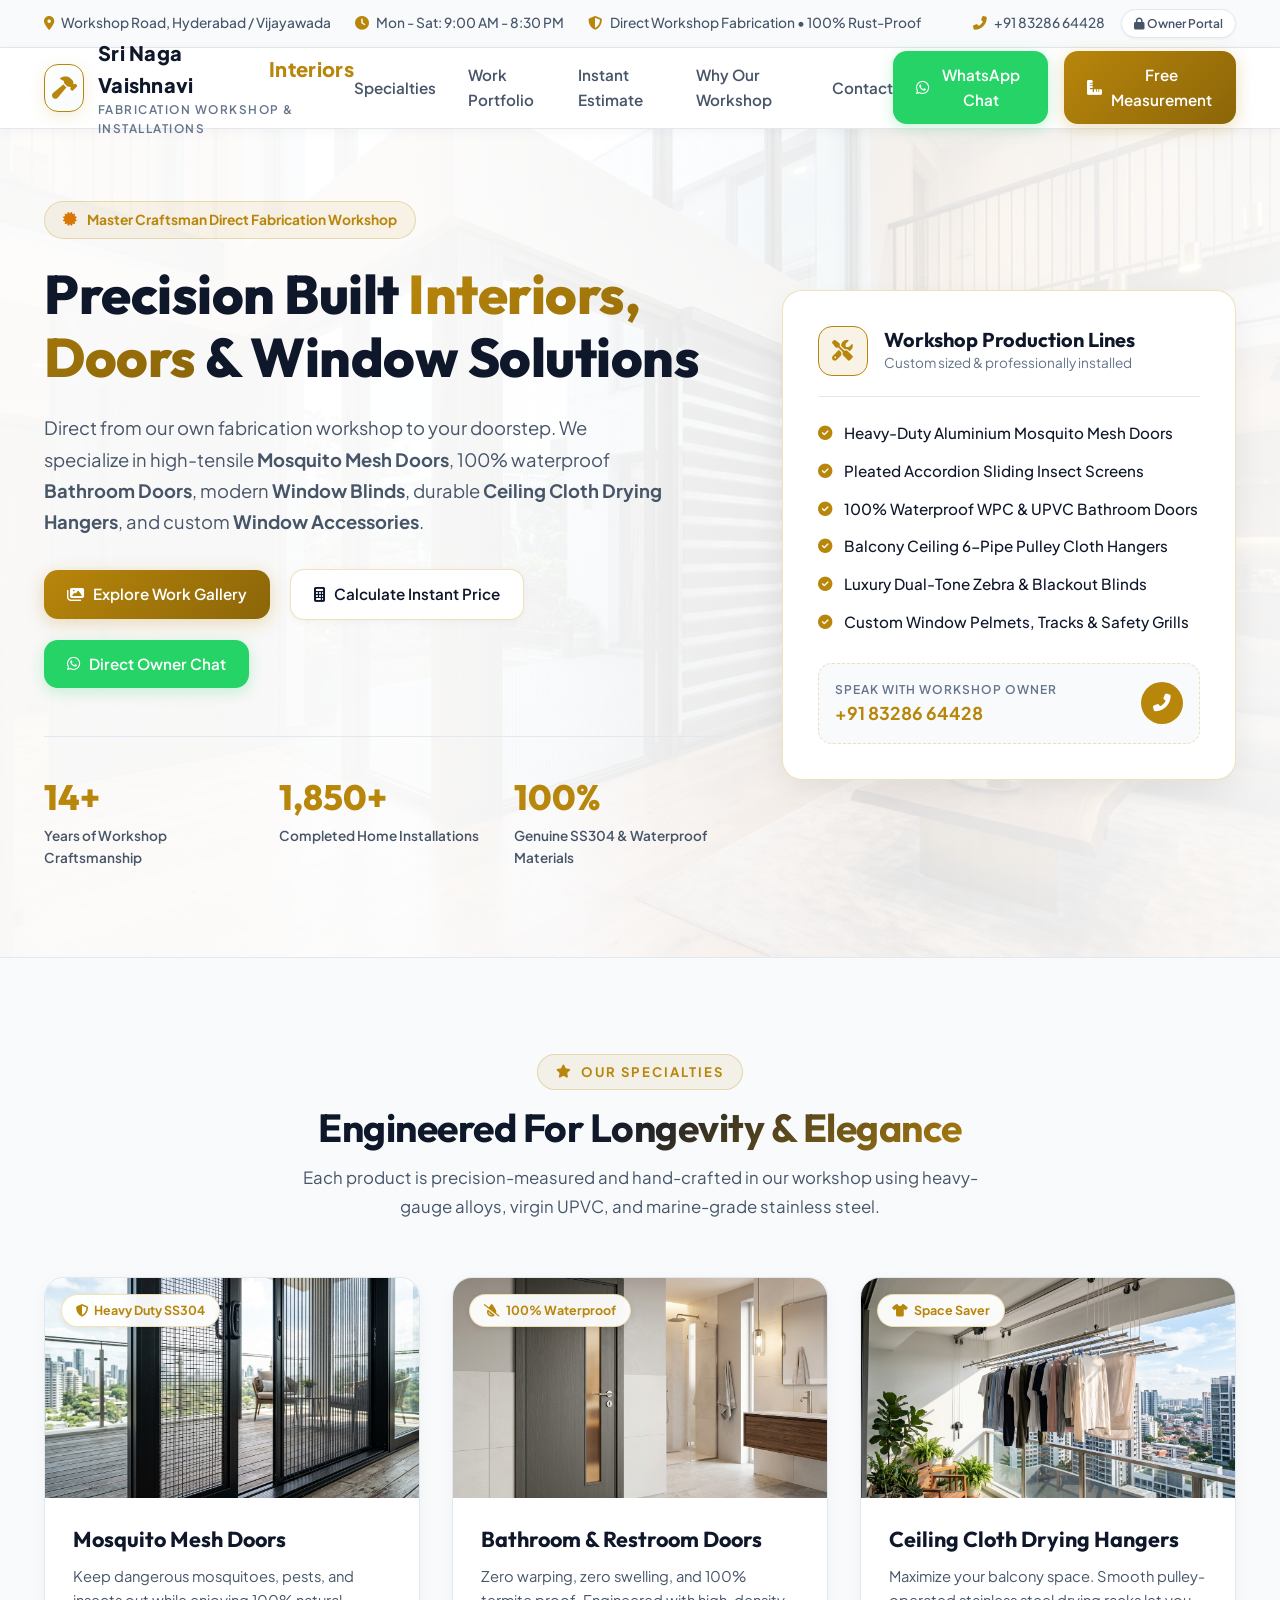
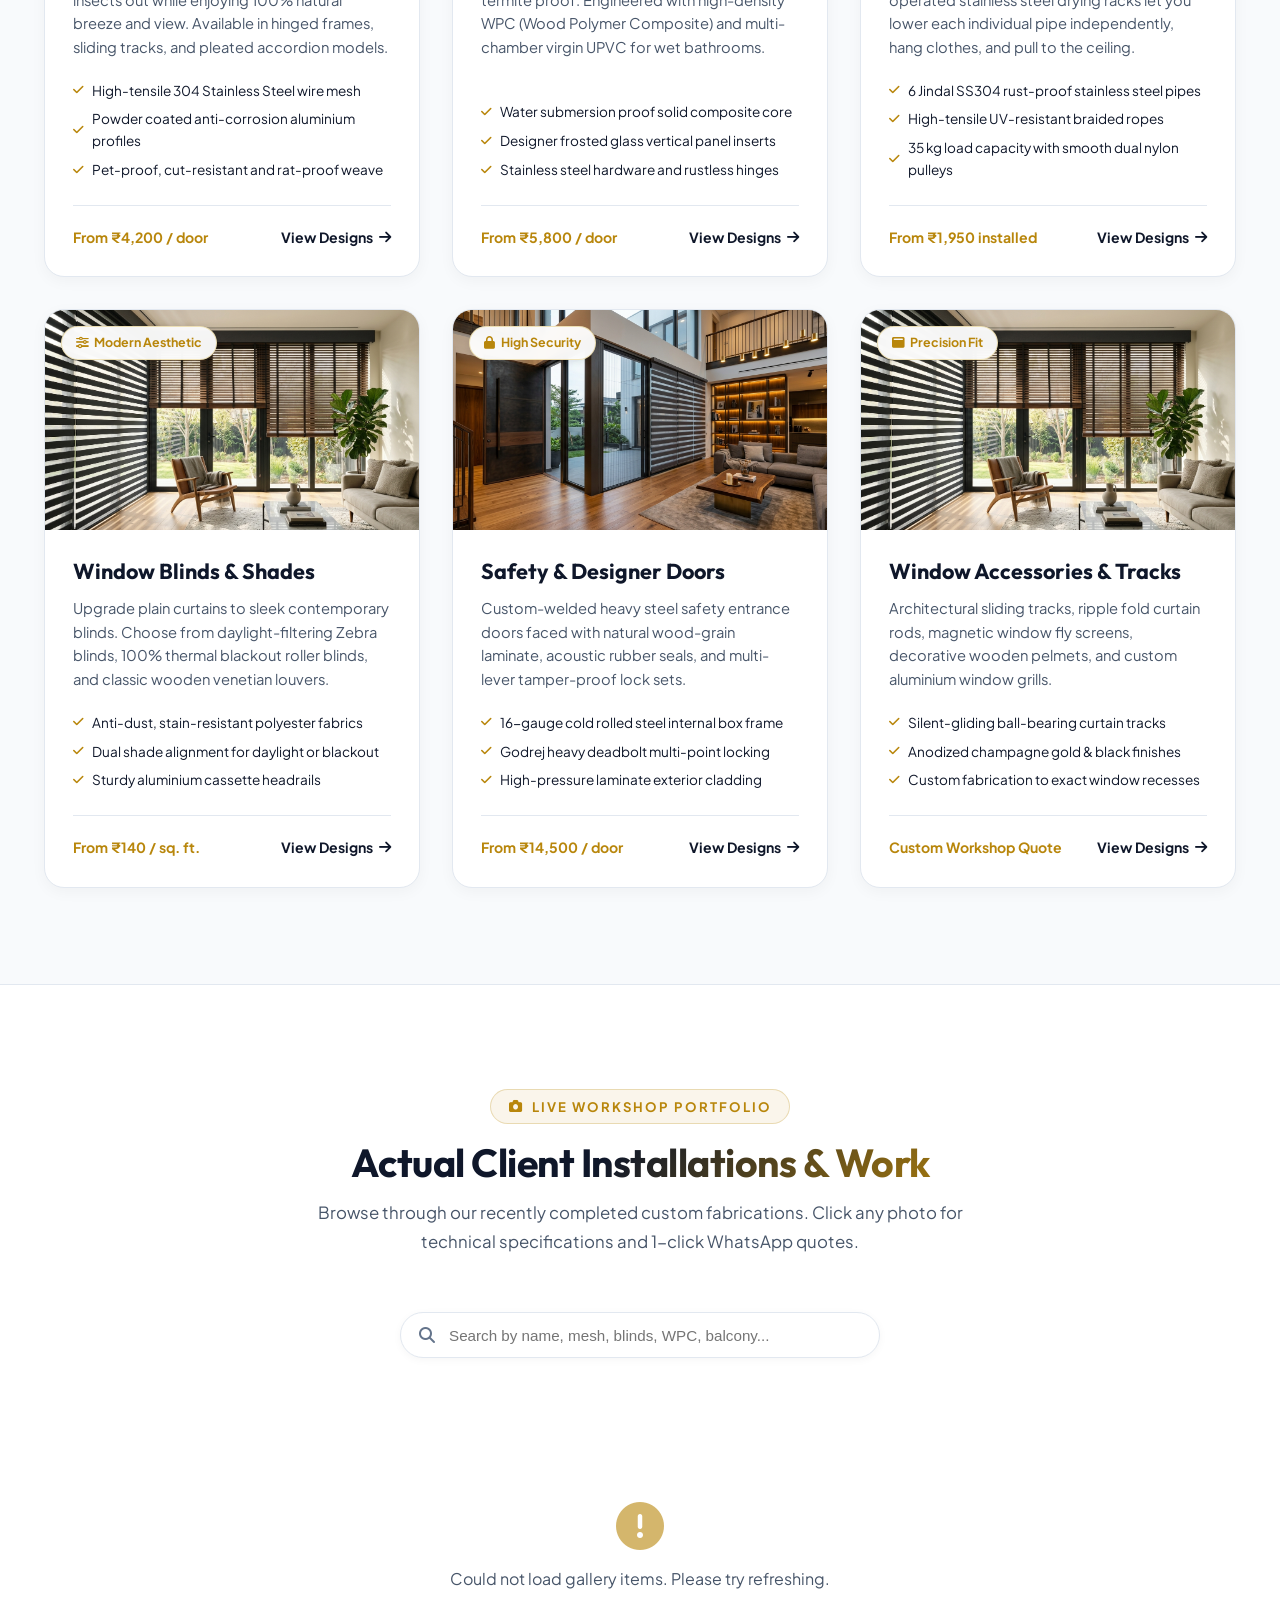
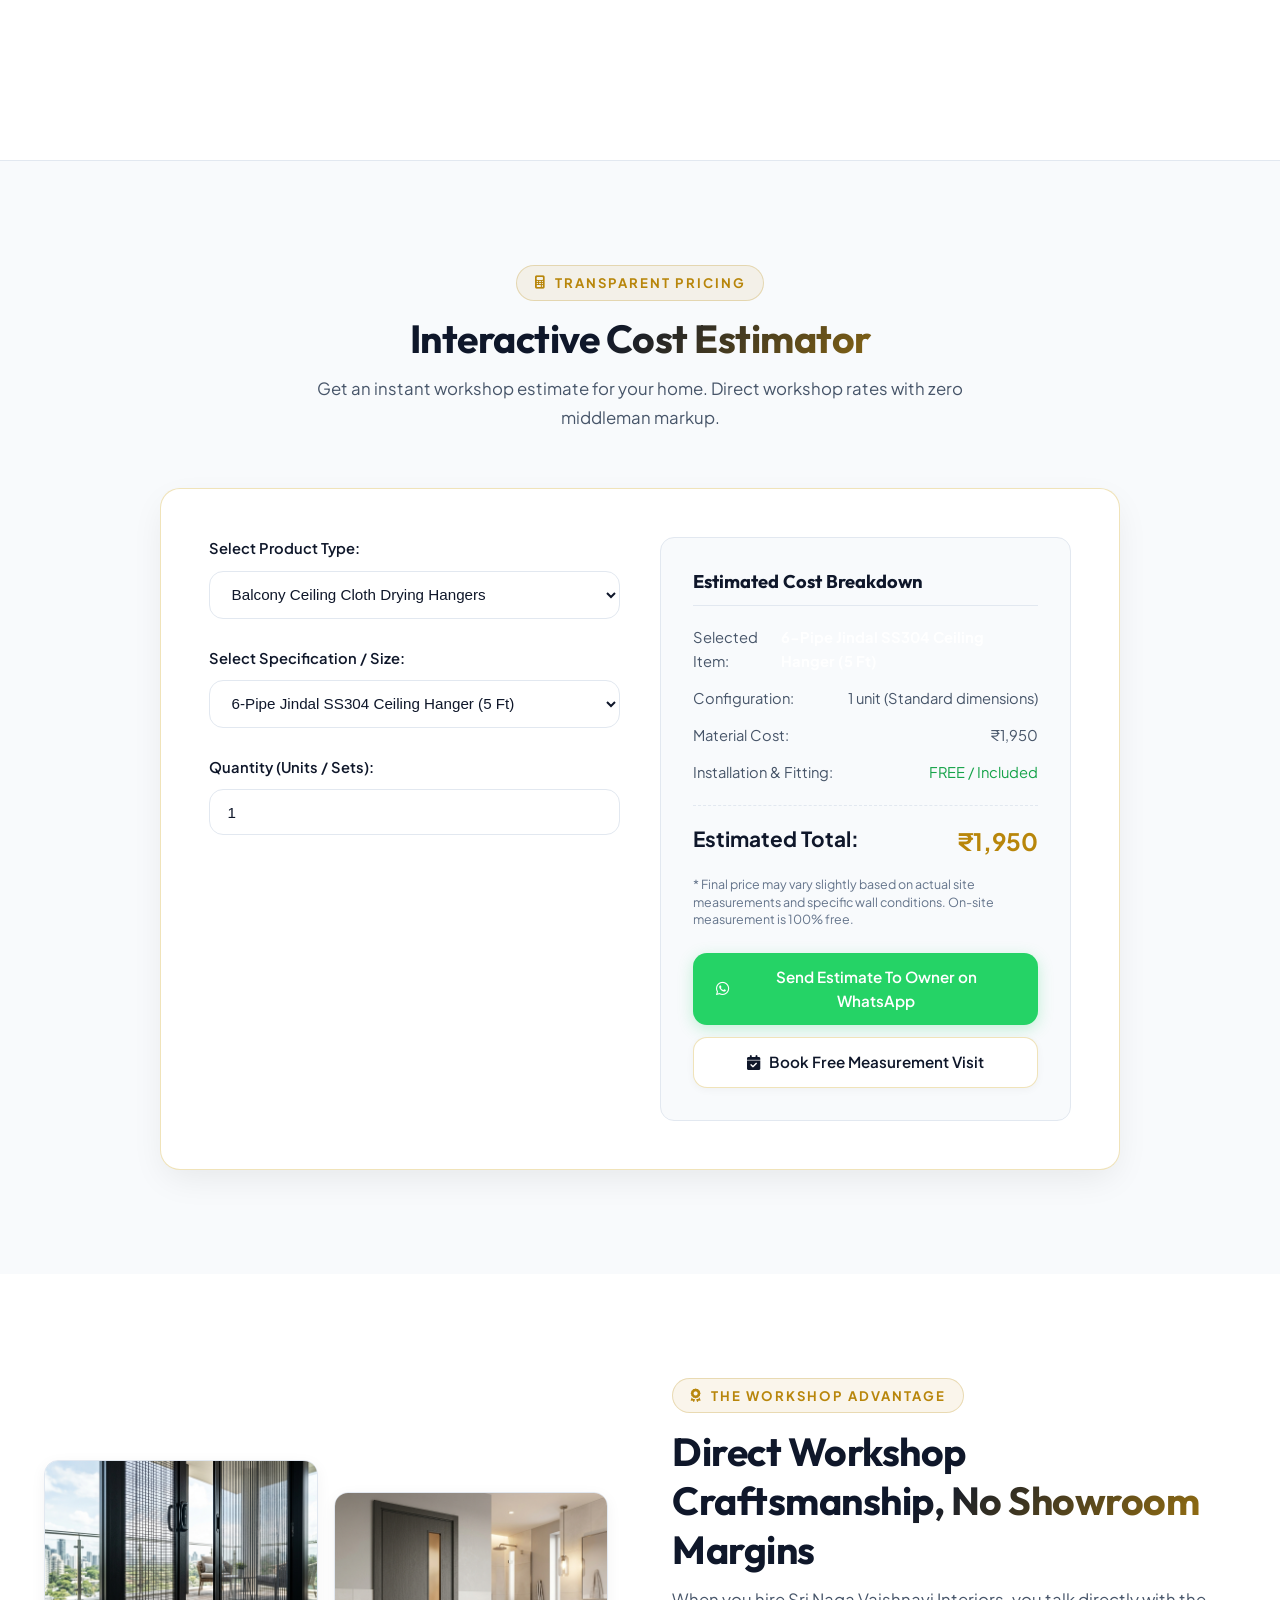
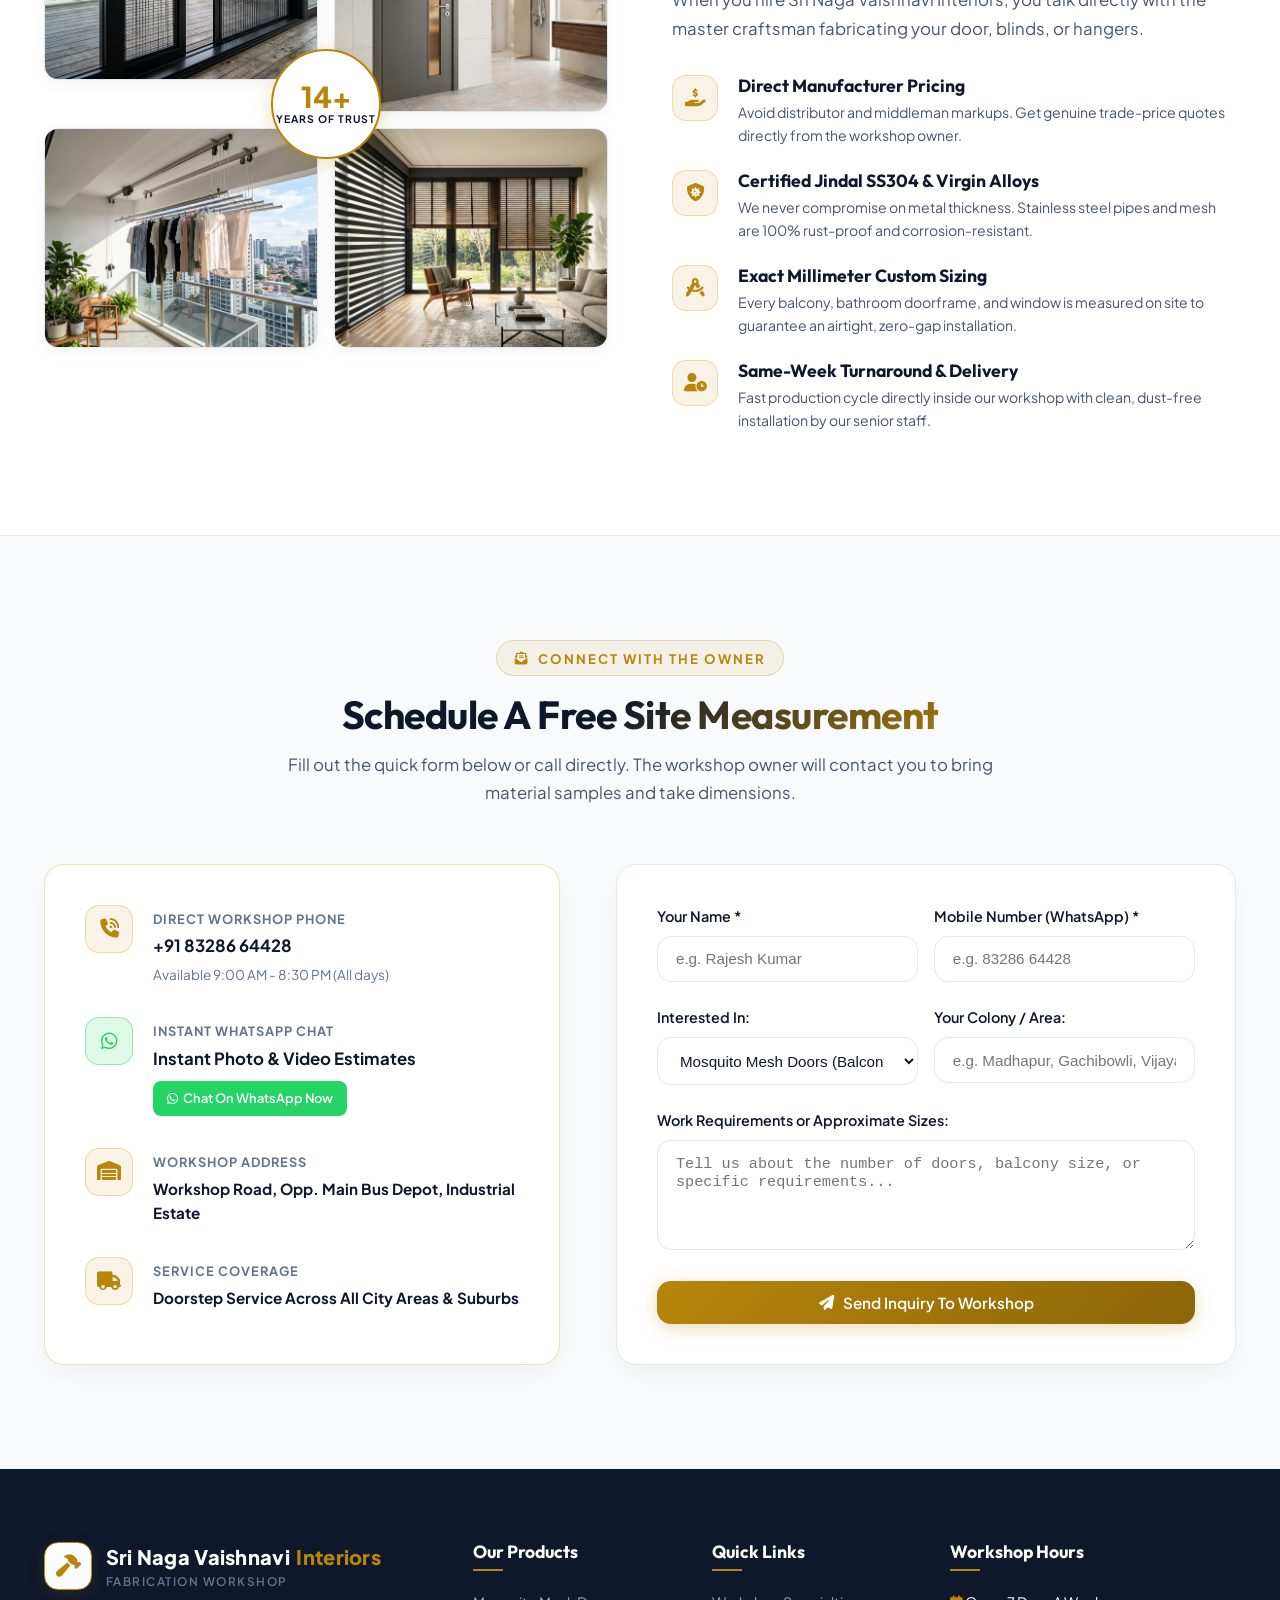
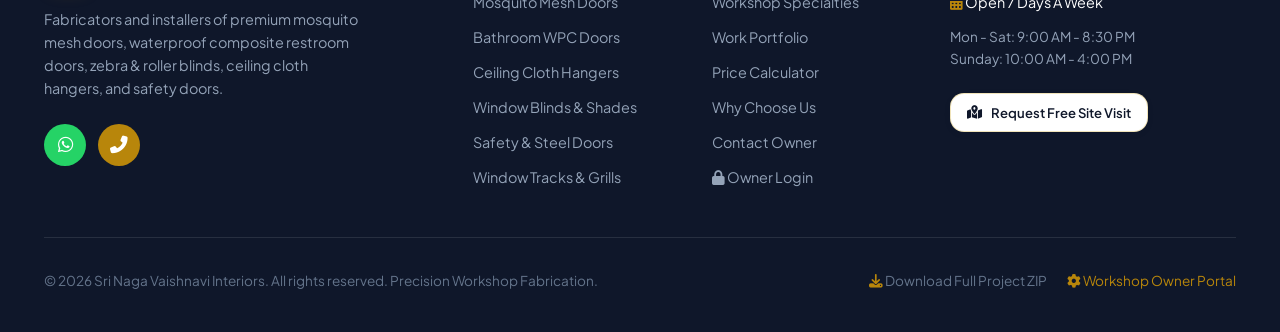
==== commit 7fcd0c1b: "Apply cache-busting to instantly load elegant white theme everywhere" ====
--- a/frontend/index.html
+++ b/frontend/index.html
@@ -1,942 +1,946 @@
-<!DOCTYPE html>
-<html lang="en">
-<head>
-  <meta charset="UTF-8">
-  <meta name="viewport" content="width=device-width, initial-scale=1.0">
-  <title>Sri Naga Vaishnavi Interiors | Custom Mesh Doors, Bathroom Doors, Blinds & Cloth Hangers</title>
-  <meta name="description" content="Sri Naga Vaishnavi Interiors - Master workshop manufacturer and installer of high-durability mosquito mesh doors, waterproof bathroom doors, window blinds, ceiling cloth drying hangers, and safety doors. Direct workshop pricing with free measurement.">
-  <meta name="keywords" content="Sri Naga Vaishnavi Interiors, mesh doors, mosquito net doors, bathroom doors, PVC doors, WPC doors, ceiling cloth drying hangers, zebra blinds, window blinds, safety doors, window accessories">
-  
-  <!-- Google Fonts: Plus Jakarta Sans & Outfit -->
-  <link rel="preconnect" href="https://fonts.googleapis.com">
-  <link rel="preconnect" href="https://fonts.gstatic.com" crossorigin>
-  <link href="https://fonts.googleapis.com/css2?family=Outfit:wght@400;500;600;700;800&family=Plus+Jakarta+Sans:wght@300;400;500;600;700;800&display=swap" rel="stylesheet">
-  
-  <!-- FontAwesome Icons -->
-  <link rel="stylesheet" href="https://cdnjs.cloudflare.com/ajax/libs/font-awesome/6.4.0/css/all.min.css">
-  
-  <!-- Custom Design System Stylesheet -->
-  <link rel="stylesheet" href="/css/styles.css">
-</head>
-<body>
-
-  <!-- Top Announcement Bar -->
-  <div class="top-bar">
-    <div class="container top-bar-inner">
-      <div class="top-bar-info">
-        <div class="top-bar-item">
-          <i class="fas fa-map-marker-alt"></i>
-          <span class="js-address">Workshop Road, Hyderabad / Vijayawada</span>
-        </div>
-        <div class="top-bar-item">
-          <i class="fas fa-clock"></i>
-          <span class="js-working-hours">Mon - Sat: 9:00 AM - 8:30 PM</span>
-        </div>
-        <div class="top-bar-item">
-          <i class="fas fa-shield-alt"></i>
-          <span>Direct Workshop Fabrication • 100% Rust-Proof</span>
-        </div>
-      </div>
-      <div class="top-bar-actions">
-        <a href="tel:+918328664428" class="top-bar-item js-phone-primary">
-          <i class="fas fa-phone-alt"></i> +91 83286 64428
-        </a>
-        <a href="#" class="admin-pill-link js-open-admin" title="Owner Management Studio">
-          <i class="fas fa-lock"></i> Owner Portal
-        </a>
-      </div>
-    </div>
-  </div>
-
-  <!-- Main Navigation Header -->
-  <header class="site-header">
-    <div class="container nav-container">
-      <a href="#" class="brand-logo">
-        <div class="logo-badge">
-          <i class="fas fa-hammer"></i>
-        </div>
-        <div class="brand-text">
-          <span class="brand-name">Sri Naga Vaishnavi <span>Interiors</span></span>
-          <span class="brand-tagline">Fabrication Workshop &amp; Installations</span>
-        </div>
-      </a>
-
-      <nav class="nav-links" id="navLinks">
-        <a href="#specialties" class="nav-link">Specialties</a>
-        <a href="#gallery" class="nav-link">Work Portfolio</a>
-        <a href="#estimator" class="nav-link">Instant Estimate</a>
-        <a href="#craftsmanship" class="nav-link">Why Our Workshop</a>
-        <a href="#contact" class="nav-link">Contact</a>
-      </nav>
-
-      <div class="nav-cta">
-        <a href="#" class="btn btn-whatsapp js-whatsapp-link" target="_blank">
-          <i class="fab fa-whatsapp"></i> WhatsApp Chat
-        </a>
-        <a href="#contact" class="btn btn-primary">
-          <i class="fas fa-ruler-combined"></i> Free Measurement
-        </a>
-        <button class="mobile-menu-btn" id="mobileMenuBtn" aria-label="Toggle menu">
-          <i class="fas fa-bars"></i>
-        </button>
-      </div>
-    </div>
-  </header>
-
-  <!-- Hero Section -->
-  <section class="hero-section">
-    <div class="hero-bg"></div>
-    <div class="container">
-      <div class="hero-grid">
-        <div class="hero-content">
-          <div class="hero-badge">
-            <i class="fas fa-certificate"></i>
-            <span>Master Craftsman Direct Fabrication Workshop</span>
-          </div>
-          <h1 class="hero-title">
-            Precision Built <span class="highlight">Interiors, Doors</span> &amp; Window Solutions
-          </h1>
-          <p class="hero-desc">
-            Direct from our own fabrication workshop to your doorstep. We specialize in high-tensile <strong>Mosquito Mesh Doors</strong>, 100% waterproof <strong>Bathroom Doors</strong>, modern <strong>Window Blinds</strong>, durable <strong>Ceiling Cloth Drying Hangers</strong>, and custom <strong>Window Accessories</strong>.
-          </p>
-          <div class="hero-actions">
-            <a href="#gallery" class="btn btn-primary">
-              <i class="fas fa-images"></i> Explore Work Gallery
-            </a>
-            <a href="#estimator" class="btn btn-outline">
-              <i class="fas fa-calculator"></i> Calculate Instant Price
-            </a>
-            <a href="#" class="btn btn-whatsapp js-whatsapp-link" target="_blank">
-              <i class="fab fa-whatsapp"></i> Direct Owner Chat
-            </a>
-          </div>
-
-          <div class="hero-stats">
-            <div class="stat-item">
-              <span class="stat-number">14+</span>
-              <span class="stat-label">Years of Workshop Craftsmanship</span>
-            </div>
-            <div class="stat-item">
-              <span class="stat-number">1,850+</span>
-              <span class="stat-label">Completed Home Installations</span>
-            </div>
-            <div class="stat-item">
-              <span class="stat-number">100%</span>
-              <span class="stat-label">Genuine SS304 &amp; Waterproof Materials</span>
-            </div>
-          </div>
-        </div>
-
-        <div class="hero-card">
-          <div class="hero-card-header">
-            <div class="hero-card-icon">
-              <i class="fas fa-tools"></i>
-            </div>
-            <div>
-              <h3 class="hero-card-title">Workshop Production Lines</h3>
-              <p class="hero-card-subtitle">Custom sized &amp; professionally installed</p>
-            </div>
-          </div>
-          <ul class="hero-services-list">
-            <li><i class="fas fa-check-circle"></i> Heavy-Duty Aluminium Mosquito Mesh Doors</li>
-            <li><i class="fas fa-check-circle"></i> Pleated Accordion Sliding Insect Screens</li>
-            <li><i class="fas fa-check-circle"></i> 100% Waterproof WPC &amp; UPVC Bathroom Doors</li>
-            <li><i class="fas fa-check-circle"></i> Balcony Ceiling 6-Pipe Pulley Cloth Hangers</li>
-            <li><i class="fas fa-check-circle"></i> Luxury Dual-Tone Zebra &amp; Blackout Blinds</li>
-            <li><i class="fas fa-check-circle"></i> Custom Window Pelmets, Tracks &amp; Safety Grills</li>
-          </ul>
-          <div class="hero-quick-call">
-            <div class="hero-call-info">
-              <span class="hero-call-label">Speak With Workshop Owner</span>
-              <span class="hero-call-number js-phone-primary">+91 83286 64428</span>
-            </div>
-            <a href="tel:+918328664428" class="hero-call-btn" title="Call Now">
-              <i class="fas fa-phone-alt"></i>
-            </a>
-          </div>
-        </div>
-      </div>
-    </div>
-  </section>
-
-  <!-- Core Workshop Offerings Overview -->
-  <section class="offerings-section" id="specialties">
-    <div class="container">
-      <div class="section-header">
-        <span class="section-tag"><i class="fas fa-star"></i> Our Specialties</span>
-        <h2 class="section-title">Engineered For Longevity &amp; Elegance</h2>
-        <p class="section-subtitle">Each product is precision-measured and hand-crafted in our workshop using heavy-gauge alloys, virgin UPVC, and marine-grade stainless steel.</p>
-      </div>
-
-      <div class="offerings-grid">
-        <!-- 1. Mosquito Mesh Doors -->
-        <div class="offering-card">
-          <div class="offering-img-wrap">
-            <span class="offering-badge"><i class="fas fa-shield-alt"></i> Heavy Duty SS304</span>
-            <img src="/assets/images/mesh_door.jpg" alt="Mosquito Mesh Doors" loading="lazy">
-          </div>
-          <div class="offering-content">
-            <h3 class="offering-title">Mosquito Mesh Doors</h3>
-            <p class="offering-desc">Keep dangerous mosquitoes, pests, and insects out while enjoying 100% natural breeze and view. Available in hinged frames, sliding tracks, and pleated accordion models.</p>
-            <ul class="offering-features">
-              <li><i class="fas fa-check"></i> High-tensile 304 Stainless Steel wire mesh</li>
-              <li><i class="fas fa-check"></i> Powder coated anti-corrosion aluminium profiles</li>
-              <li><i class="fas fa-check"></i> Pet-proof, cut-resistant and rat-proof weave</li>
-            </ul>
-            <div class="offering-footer">
-              <span class="offering-price-tag">From ₹4,200 / door</span>
-              <a href="#gallery" class="offering-cta-link" onclick="setGalleryFilter('mesh_doors')">View Designs <i class="fas fa-arrow-right"></i></a>
-            </div>
-          </div>
-        </div>
-
-        <!-- 2. Waterproof Bathroom Doors -->
-        <div class="offering-card">
-          <div class="offering-img-wrap">
-            <span class="offering-badge"><i class="fas fa-tint-slash"></i> 100% Waterproof</span>
-            <img src="/assets/images/bathroom_door.jpg" alt="Waterproof Bathroom Doors" loading="lazy">
-          </div>
-          <div class="offering-content">
-            <h3 class="offering-title">Bathroom &amp; Restroom Doors</h3>
-            <p class="offering-desc">Zero warping, zero swelling, and 100% termite proof. Engineered with high-density WPC (Wood Polymer Composite) and multi-chamber virgin UPVC for wet bathrooms.</p>
-            <ul class="offering-features">
-              <li><i class="fas fa-check"></i> Water submersion proof solid composite core</li>
-              <li><i class="fas fa-check"></i> Designer frosted glass vertical panel inserts</li>
-              <li><i class="fas fa-check"></i> Stainless steel hardware and rustless hinges</li>
-            </ul>
-            <div class="offering-footer">
-              <span class="offering-price-tag">From ₹5,800 / door</span>
-              <a href="#gallery" class="offering-cta-link" onclick="setGalleryFilter('bathroom_doors')">View Designs <i class="fas fa-arrow-right"></i></a>
-            </div>
-          </div>
-        </div>
-
-        <!-- 3. Ceiling Cloth Drying Hangers -->
-        <div class="offering-card">
-          <div class="offering-img-wrap">
-            <span class="offering-badge"><i class="fas fa-tshirt"></i> Space Saver</span>
-            <img src="/assets/images/cloth_hanger.jpg" alt="Ceiling Cloth Drying Hangers" loading="lazy">
-          </div>
-          <div class="offering-content">
-            <h3 class="offering-title">Ceiling Cloth Drying Hangers</h3>
-            <p class="offering-desc">Maximize your balcony space. Smooth pulley-operated stainless steel drying racks let you lower each individual pipe independently, hang clothes, and pull to the ceiling.</p>
-            <ul class="offering-features">
-              <li><i class="fas fa-check"></i> 6 Jindal SS304 rust-proof stainless steel pipes</li>
-              <li><i class="fas fa-check"></i> High-tensile UV-resistant braided ropes</li>
-              <li><i class="fas fa-check"></i> 35 kg load capacity with smooth dual nylon pulleys</li>
-            </ul>
-            <div class="offering-footer">
-              <span class="offering-price-tag">From ₹1,950 installed</span>
-              <a href="#gallery" class="offering-cta-link" onclick="setGalleryFilter('cloth_hangers')">View Designs <i class="fas fa-arrow-right"></i></a>
-            </div>
-          </div>
-        </div>
-
-        <!-- 4. Window Blinds & Sunshades -->
-        <div class="offering-card">
-          <div class="offering-img-wrap">
-            <span class="offering-badge"><i class="fas fa-sliders-h"></i> Modern Aesthetic</span>
-            <img src="/assets/images/blinds.jpg" alt="Window Blinds" loading="lazy">
-          </div>
-          <div class="offering-content">
-            <h3 class="offering-title">Window Blinds &amp; Shades</h3>
-            <p class="offering-desc">Upgrade plain curtains to sleek contemporary blinds. Choose from daylight-filtering Zebra blinds, 100% thermal blackout roller blinds, and classic wooden venetian louvers.</p>
-            <ul class="offering-features">
-              <li><i class="fas fa-check"></i> Anti-dust, stain-resistant polyester fabrics</li>
-              <li><i class="fas fa-check"></i> Dual shade alignment for daylight or blackout</li>
-              <li><i class="fas fa-check"></i> Sturdy aluminium cassette headrails</li>
-            </ul>
-            <div class="offering-footer">
-              <span class="offering-price-tag">From ₹140 / sq. ft.</span>
-              <a href="#gallery" class="offering-cta-link" onclick="setGalleryFilter('blinds')">View Designs <i class="fas fa-arrow-right"></i></a>
-            </div>
-          </div>
-        </div>
-
-        <!-- 5. Main Safety & Designer Doors -->
-        <div class="offering-card">
-          <div class="offering-img-wrap">
-            <span class="offering-badge"><i class="fas fa-lock"></i> High Security</span>
-            <img src="/assets/images/hero.jpg" alt="Safety Designer Doors" loading="lazy">
-          </div>
-          <div class="offering-content">
-            <h3 class="offering-title">Safety &amp; Designer Doors</h3>
-            <p class="offering-desc">Custom-welded heavy steel safety entrance doors faced with natural wood-grain laminate, acoustic rubber seals, and multi-lever tamper-proof lock sets.</p>
-            <ul class="offering-features">
-              <li><i class="fas fa-check"></i> 16-gauge cold rolled steel internal box frame</li>
-              <li><i class="fas fa-check"></i> Godrej heavy deadbolt multi-point locking</li>
-              <li><i class="fas fa-check"></i> High-pressure laminate exterior cladding</li>
-            </ul>
-            <div class="offering-footer">
-              <span class="offering-price-tag">From ₹14,500 / door</span>
-              <a href="#gallery" class="offering-cta-link" onclick="setGalleryFilter('designer_doors')">View Designs <i class="fas fa-arrow-right"></i></a>
-            </div>
-          </div>
-        </div>
-
-        <!-- 6. Window Accessories & Custom Tracks -->
-        <div class="offering-card">
-          <div class="offering-img-wrap">
-            <span class="offering-badge"><i class="fas fa-window-maximize"></i> Precision Fit</span>
-            <img src="/assets/images/blinds.jpg" alt="Window Accessories" loading="lazy">
-          </div>
-          <div class="offering-content">
-            <h3 class="offering-title">Window Accessories &amp; Tracks</h3>
-            <p class="offering-desc">Architectural sliding tracks, ripple fold curtain rods, magnetic window fly screens, decorative wooden pelmets, and custom aluminium window grills.</p>
-            <ul class="offering-features">
-              <li><i class="fas fa-check"></i> Silent-gliding ball-bearing curtain tracks</li>
-              <li><i class="fas fa-check"></i> Anodized champagne gold &amp; black finishes</li>
-              <li><i class="fas fa-check"></i> Custom fabrication to exact window recesses</li>
-            </ul>
-            <div class="offering-footer">
-              <span class="offering-price-tag">Custom Workshop Quote</span>
-              <a href="#gallery" class="offering-cta-link" onclick="setGalleryFilter('window_accessories')">View Designs <i class="fas fa-arrow-right"></i></a>
-            </div>
-          </div>
-        </div>
-      </div>
-    </div>
-  </section>
-
-  <!-- Live Public Work Showcase Gallery -->
-  <section class="gallery-section" id="gallery">
-    <div class="container">
-      <div class="section-header">
-        <span class="section-tag"><i class="fas fa-camera"></i> Live Workshop Portfolio</span>
-        <h2 class="section-title">Actual Client Installations &amp; Work</h2>
-        <p class="section-subtitle">Browse through our recently completed custom fabrications. Click any photo for technical specifications and 1-click WhatsApp quotes.</p>
-      </div>
-
-      <!-- Gallery Controls: Search & Category Pills -->
-      <div class="gallery-controls">
-        <div class="gallery-search-wrap">
-          <i class="fas fa-search gallery-search-icon"></i>
-          <input type="text" id="gallerySearch" class="gallery-search-input" placeholder="Search by name, mesh, blinds, WPC, balcony...">
-        </div>
-
-        <div class="category-pills" id="categoryPills">
-          <!-- Populated by JavaScript -->
-        </div>
-      </div>
-
-      <!-- Portfolio Items Grid -->
-      <div class="portfolio-grid" id="portfolioGrid">
-        <!-- Loaded dynamically from Backend SQLite -->
-      </div>
-    </div>
-  </section>
-
-  <!-- Interactive Instant Quotation Calculator -->
-  <section class="estimator-section" id="estimator">
-    <div class="container">
-      <div class="section-header">
-        <span class="section-tag"><i class="fas fa-calculator"></i> Transparent Pricing</span>
-        <h2 class="section-title">Interactive Cost Estimator</h2>
-        <p class="section-subtitle">Get an instant workshop estimate for your home. Direct workshop rates with zero middleman markup.</p>
-      </div>
-
-      <div class="estimator-card">
-        <div class="calc-grid">
-          <div class="calc-inputs-pane">
-            <div class="calc-group">
-              <label class="calc-label" for="calcService">Select Product Type:</label>
-              <select id="calcService" class="calc-select">
-                <option value="mesh_door">Mosquito Mesh Balcony Doors</option>
-                <option value="bathroom_door">Waterproof Bathroom Doors</option>
-                <option value="cloth_hanger" selected>Balcony Ceiling Cloth Drying Hangers</option>
-                <option value="blinds">Window Blinds (Zebra / Roller)</option>
-                <option value="designer_doors">Safety &amp; Main Designer Doors</option>
-              </select>
-            </div>
-
-            <div class="calc-group">
-              <label class="calc-label" for="calcVariant">Select Specification / Size:</label>
-              <select id="calcVariant" class="calc-select">
-                <!-- Dynamically populated -->
-              </select>
-            </div>
-
-            <div class="calc-group calc-row-2" id="calcDimensionRow" style="display: none;">
-              <div>
-                <label class="calc-label" for="calcWidth">Width (Feet):</label>
-                <input type="number" id="calcWidth" class="calc-input" value="4" min="1" max="20" step="0.5">
-              </div>
-              <div>
-                <label class="calc-label" for="calcHeight">Height (Feet):</label>
-                <input type="number" id="calcHeight" class="calc-input" value="5" min="1" max="20" step="0.5">
-              </div>
-            </div>
-
-            <div class="calc-group">
-              <label class="calc-label" for="calcQty">Quantity (Units / Sets):</label>
-              <input type="number" id="calcQty" class="calc-input" value="1" min="1" max="50">
-            </div>
-          </div>
-
-          <div class="calc-results-box">
-            <div>
-              <h3 class="estimate-breakdown-title">Estimated Cost Breakdown</h3>
-              <div class="estimate-row">
-                <span>Selected Item:</span>
-                <strong id="estProduct" style="color:#ffffff;">-</strong>
-              </div>
-              <div class="estimate-row">
-                <span>Configuration:</span>
-                <span id="estSpecs">-</span>
-              </div>
-              <div class="estimate-row">
-                <span>Material Cost:</span>
-                <span id="estSubtotal">₹0</span>
-              </div>
-              <div class="estimate-row">
-                <span>Installation &amp; Fitting:</span>
-                <span id="estInstallation" style="color:var(--accent-green);">FREE / Included</span>
-              </div>
-              <div class="estimate-row total">
-                <span>Estimated Total:</span>
-                <span class="estimate-total-price" id="estTotal">₹0</span>
-              </div>
-              <p class="estimate-note">* Final price may vary slightly based on actual site measurements and specific wall conditions. On-site measurement is 100% free.</p>
-            </div>
-
-            <div>
-              <a href="#" id="calcWhatsAppBtn" target="_blank" class="btn btn-whatsapp" style="width: 100%; margin-bottom: 0.75rem;">
-                <i class="fab fa-whatsapp"></i> Send Estimate To Owner on WhatsApp
-              </a>
-              <a href="#contact" class="btn btn-outline" style="width: 100%;">
-                <i class="fas fa-calendar-check"></i> Book Free Measurement Visit
-              </a>
-            </div>
-          </div>
-        </div>
-      </div>
-    </div>
-  </section>
-
-  <!-- Why Our Workshop / Craftsmanship Section -->
-  <section class="craft-section" id="craftsmanship">
-    <div class="container">
-      <div class="craft-grid">
-        <div class="craft-image-grid">
-          <div class="craft-img-box">
-            <img src="/assets/images/mesh_door.jpg" alt="Mesh Door Craft" loading="lazy">
-          </div>
-          <div class="craft-img-box">
-            <img src="/assets/images/bathroom_door.jpg" alt="Bathroom Door Craft" loading="lazy">
-          </div>
-          <div class="craft-img-box">
-            <img src="/assets/images/cloth_hanger.jpg" alt="Cloth Hanger Craft" loading="lazy">
-          </div>
-          <div class="craft-img-box">
-            <img src="/assets/images/blinds.jpg" alt="Blinds Craft" loading="lazy">
-          </div>
-          <div class="craft-experience-badge">
-            <span class="craft-exp-years">14+</span>
-            <span class="craft-exp-text">Years of Trust</span>
-          </div>
-        </div>
-
-        <div class="craft-content">
-          <span class="section-tag"><i class="fas fa-award"></i> The Workshop Advantage</span>
-          <h2 class="section-title">Direct Workshop Craftsmanship, No Showroom Margins</h2>
-          <p class="section-subtitle">When you hire Sri Naga Vaishnavi Interiors, you talk directly with the master craftsman fabricating your door, blinds, or hangers.</p>
-
-          <div class="craft-points">
-            <div class="craft-point">
-              <div class="craft-point-icon"><i class="fas fa-hand-holding-usd"></i></div>
-              <div>
-                <h4 class="craft-point-title">Direct Manufacturer Pricing</h4>
-                <p class="craft-point-desc">Avoid distributor and middleman markups. Get genuine trade-price quotes directly from the workshop owner.</p>
-              </div>
-            </div>
-
-            <div class="craft-point">
-              <div class="craft-point-icon"><i class="fas fa-shield-virus"></i></div>
-              <div>
-                <h4 class="craft-point-title">Certified Jindal SS304 &amp; Virgin Alloys</h4>
-                <p class="craft-point-desc">We never compromise on metal thickness. Stainless steel pipes and mesh are 100% rust-proof and corrosion-resistant.</p>
-              </div>
-            </div>
-
-            <div class="craft-point">
-              <div class="craft-point-icon"><i class="fas fa-drafting-compass"></i></div>
-              <div>
-                <h4 class="craft-point-title">Exact Millimeter Custom Sizing</h4>
-                <p class="craft-point-desc">Every balcony, bathroom doorframe, and window is measured on site to guarantee an airtight, zero-gap installation.</p>
-              </div>
-            </div>
-
-            <div class="craft-point">
-              <div class="craft-point-icon"><i class="fas fa-user-clock"></i></div>
-              <div>
-                <h4 class="craft-point-title">Same-Week Turnaround &amp; Delivery</h4>
-                <p class="craft-point-desc">Fast production cycle directly inside our workshop with clean, dust-free installation by our senior staff.</p>
-              </div>
-            </div>
-          </div>
-        </div>
-      </div>
-    </div>
-  </section>
-
-  <!-- Contact Section & Customer Inquiry Form -->
-  <section class="contact-section" id="contact">
-    <div class="container">
-      <div class="section-header">
-        <span class="section-tag"><i class="fas fa-envelope-open-text"></i> Connect With The Owner</span>
-        <h2 class="section-title">Schedule A Free Site Measurement</h2>
-        <p class="section-subtitle">Fill out the quick form below or call directly. The workshop owner will contact you to bring material samples and take dimensions.</p>
-      </div>
-
-      <div class="contact-grid">
-        <div class="contact-info-card">
-          <div class="contact-method">
-            <div class="contact-icon"><i class="fas fa-phone-volume"></i></div>
-            <div>
-              <span class="contact-label">Direct Workshop Phone</span>
-              <div class="contact-value js-phone-primary">+91 83286 64428</div>
-              <div style="font-size: 0.85rem; color: var(--text-muted); margin-top: 0.2rem;">Available 9:00 AM - 8:30 PM (All days)</div>
-            </div>
-          </div>
-
-          <div class="contact-method">
-            <div class="contact-icon" style="background: rgba(37, 211, 102, 0.15); border-color: rgba(37, 211, 102, 0.4); color: #25d366;">
-              <i class="fab fa-whatsapp"></i>
-            </div>
-            <div>
-              <span class="contact-label">Instant WhatsApp Chat</span>
-              <div class="contact-value">Instant Photo &amp; Video Estimates</div>
-              <a href="#" class="btn-sm-whatsapp js-whatsapp-link" target="_blank" style="margin-top: 0.5rem; display: inline-flex;">
-                <i class="fab fa-whatsapp"></i> Chat On WhatsApp Now
-              </a>
-            </div>
-          </div>
-
-          <div class="contact-method">
-            <div class="contact-icon"><i class="fas fa-warehouse"></i></div>
-            <div>
-              <span class="contact-label">Workshop Address</span>
-              <div class="contact-value js-address" style="font-size: 0.95rem;">Workshop Road, Opp. Main Bus Depot, Industrial Estate</div>
-            </div>
-          </div>
-
-          <div class="contact-method">
-            <div class="contact-icon"><i class="fas fa-truck"></i></div>
-            <div>
-              <span class="contact-label">Service Coverage</span>
-              <div class="contact-value" style="font-size: 0.95rem;">Doorstep Service Across All City Areas &amp; Suburbs</div>
-            </div>
-          </div>
-        </div>
-
-        <div class="contact-form-card">
-          <form id="contactForm">
-            <div class="calc-row-2">
-              <div class="form-group">
-                <label class="form-label" for="inqName">Your Name *</label>
-                <input type="text" id="inqName" class="form-input" placeholder="e.g. Rajesh Kumar" required>
-              </div>
-              <div class="form-group">
-                <label class="form-label" for="inqPhone">Mobile Number (WhatsApp) *</label>
-                <input type="tel" id="inqPhone" class="form-input" placeholder="e.g. 83286 64428" required>
-              </div>
-            </div>
-
-            <div class="calc-row-2">
-              <div class="form-group">
-                <label class="form-label" for="inqService">Interested In:</label>
-                <select id="inqService" class="form-select">
-                  <option value="Mosquito Mesh Doors">Mosquito Mesh Doors (Balcony/Main)</option>
-                  <option value="Waterproof Bathroom Doors">Waterproof Bathroom / Restroom Doors</option>
-                  <option value="Ceiling Cloth Hangers">Ceiling Cloth Drying Hangers</option>
-                  <option value="Window Blinds & Shades">Window Blinds &amp; Sunshades</option>
-                  <option value="Safety & Designer Doors">Safety Entrance &amp; Designer Doors</option>
-                  <option value="Window Accessories">Window Tracks &amp; Accessories</option>
-                  <option value="Multiple Products">Multiple Interior Products</option>
-                </select>
-              </div>
-              <div class="form-group">
-                <label class="form-label" for="inqAddress">Your Colony / Area:</label>
-                <input type="text" id="inqAddress" class="form-input" placeholder="e.g. Madhapur, Gachibowli, Vijayawada...">
-              </div>
-            </div>
-
-            <div class="form-group">
-              <label class="form-label" for="inqMessage">Work Requirements or Approximate Sizes:</label>
-              <textarea id="inqMessage" class="form-textarea" placeholder="Tell us about the number of doors, balcony size, or specific requirements..."></textarea>
-            </div>
-
-            <div class="form-submit-row">
-              <button type="submit" class="btn btn-primary" style="flex-grow: 1;">
-                <i class="fas fa-paper-plane"></i> Send Inquiry To Workshop
-              </button>
-            </div>
-          </form>
-        </div>
-      </div>
-    </div>
-  </section>
-
-  <!-- Site Footer -->
-  <footer class="site-footer">
-    <div class="container">
-      <div class="footer-grid">
-        <div class="footer-brand">
-          <div class="brand-logo" style="margin-bottom: 1rem;">
-            <div class="logo-badge"><i class="fas fa-hammer"></i></div>
-            <div class="brand-text">
-              <span class="brand-name">Sri Naga Vaishnavi <span>Interiors</span></span>
-              <span class="brand-tagline">Fabrication Workshop</span>
-            </div>
-          </div>
-          <p>Fabricators and installers of premium mosquito mesh doors, waterproof composite restroom doors, zebra &amp; roller blinds, ceiling cloth hangers, and safety doors.</p>
-          <div style="display: flex; gap: 0.75rem;">
-            <a href="#" class="hero-call-btn js-whatsapp-link" target="_blank" style="background:#25d366; color:#ffffff;"><i class="fab fa-whatsapp"></i></a>
-            <a href="tel:+918328664428" class="hero-call-btn js-phone-primary"><i class="fas fa-phone-alt"></i></a>
-          </div>
-        </div>
-
-        <div>
-          <h4 class="footer-col-title">Our Products</h4>
-          <ul class="footer-links">
-            <li><a href="#gallery" onclick="setGalleryFilter('mesh_doors')">Mosquito Mesh Doors</a></li>
-            <li><a href="#gallery" onclick="setGalleryFilter('bathroom_doors')">Bathroom WPC Doors</a></li>
-            <li><a href="#gallery" onclick="setGalleryFilter('cloth_hangers')">Ceiling Cloth Hangers</a></li>
-            <li><a href="#gallery" onclick="setGalleryFilter('blinds')">Window Blinds &amp; Shades</a></li>
-            <li><a href="#gallery" onclick="setGalleryFilter('designer_doors')">Safety &amp; Steel Doors</a></li>
-            <li><a href="#gallery" onclick="setGalleryFilter('window_accessories')">Window Tracks &amp; Grills</a></li>
-          </ul>
-        </div>
-
-        <div>
-          <h4 class="footer-col-title">Quick Links</h4>
-          <ul class="footer-links">
-            <li><a href="#specialties">Workshop Specialties</a></li>
-            <li><a href="#gallery">Work Portfolio</a></li>
-            <li><a href="#estimator">Price Calculator</a></li>
-            <li><a href="#craftsmanship">Why Choose Us</a></li>
-            <li><a href="#contact">Contact Owner</a></li>
-            <li><a href="#" class="js-open-admin"><i class="fas fa-lock"></i> Owner Login</a></li>
-          </ul>
-        </div>
-
-        <div>
-          <h4 class="footer-col-title">Workshop Hours</h4>
-          <p style="margin-bottom: 0.75rem; color: #ffffff;"><i class="fas fa-calendar-alt text-gold"></i> Open 7 Days A Week</p>
-          <p style="font-size: 0.85rem; line-height: 1.6;" class="js-working-hours">Mon - Sat: 9:00 AM - 8:30 PM<br>Sunday: 10:00 AM - 4:00 PM</p>
-          <div style="margin-top: 1.5rem;">
-            <a href="#contact" class="btn btn-outline" style="font-size: 0.82rem; padding: 0.5rem 1rem;">
-              <i class="fas fa-map-marked-alt"></i> Request Free Site Visit
-            </a>
-          </div>
-        </div>
-      </div>
-
-      <div class="footer-bottom">
-        <div>&copy; 2026 Sri Naga Vaishnavi Interiors. All rights reserved. Precision Workshop Fabrication.</div>
-        <div>
-          <a href="#" class="js-open-admin" style="color: var(--accent-gold);"><i class="fas fa-cog"></i> Workshop Owner Portal</a>
-        </div>
-      </div>
-    </div>
-  </footer>
-
-  <!-- Lightbox Preview Modal -->
-  <div class="modal-overlay" id="lightboxModal">
-    <div class="modal-content-wrap">
-      <button class="modal-close-btn" onclick="closeLightbox()" aria-label="Close Preview">
-        <i class="fas fa-times"></i>
-      </button>
-      <div class="lightbox-grid">
-        <div class="lightbox-img-pane">
-          <img id="lightboxImg" src="" alt="Work Preview">
-        </div>
-        <div class="lightbox-details-pane">
-          <span class="lightbox-category" id="lightboxCategory">Category</span>
-          <h3 class="lightbox-title" id="lightboxTitle">Project Title</h3>
-          <p class="lightbox-desc" id="lightboxDesc">Project description...</p>
-          
-          <div class="lightbox-spec-box">
-            <div class="lightbox-spec-title"><i class="fas fa-microchip"></i> Materials &amp; Specifications</div>
-            <div class="lightbox-spec-text" id="lightboxSpecs">Specification details...</div>
-          </div>
-
-          <div class="lightbox-price" id="lightboxPrice">₹0</div>
-
-          <div style="margin-top: auto; display: flex; flex-direction: column; gap: 0.75rem;">
-            <a href="#" id="lightboxWhatsAppBtn" target="_blank" class="btn btn-whatsapp">
-              <i class="fab fa-whatsapp"></i> Enquire About This Specific Work
-            </a>
-            <a href="#contact" onclick="closeLightbox()" class="btn btn-outline">
-              <i class="fas fa-ruler"></i> Book Measurement For This Design
-            </a>
-          </div>
-        </div>
-      </div>
-    </div>
-  </div>
-
-  <!-- Owner Admin Studio Modal -->
-  <div class="modal-overlay" id="adminModal">
-    <div class="admin-modal-wrap">
-      <div class="admin-header">
-        <div class="admin-header-title">
-          <i class="fas fa-user-shield"></i>
-          <span>Sri Naga Vaishnavi Interiors — Owner Studio</span>
-        </div>
-        <button class="modal-close-btn" id="closeAdminBtn" aria-label="Close Admin Modal">
-          <i class="fas fa-times"></i>
-        </button>
-      </div>
-
-      <!-- Admin Login View -->
-      <div id="adminLoginView" style="padding: 3rem 2rem; max-width: 440px; margin: 0 auto; text-align: center;">
-        <div style="font-size: 3rem; color: var(--accent-gold); margin-bottom: 1rem;">
-          <i class="fas fa-lock"></i>
-        </div>
-        <h3 style="margin-bottom: 0.5rem; font-size: 1.5rem;">Owner Management Login</h3>
-        <p style="color: var(--text-secondary); font-size: 0.9rem; margin-bottom: 2rem;">
-          Enter your owner security PIN to upload work photos, manage catalog items, and view customer inquiries.
-        </p>
-
-        <form id="adminLoginForm">
-          <div class="form-group" style="text-align: left;">
-            <label class="form-label" for="adminPinInput">Owner PIN:</label>
-            <input type="password" id="adminPinInput" class="form-input" placeholder="Default PIN: admin123" required autocomplete="current-password">
-          </div>
-          <div id="adminLoginError" style="display: none; color: #ef4444; font-size: 0.85rem; margin-bottom: 1rem;">
-            Incorrect PIN
-          </div>
-          <button type="submit" class="btn btn-primary" style="width: 100%;">
-            <i class="fas fa-sign-in-alt"></i> Access Owner Dashboard
-          </button>
-        </form>
-      </div>
-
-      <!-- Admin Dashboard View -->
-      <div id="adminDashboardView" style="display: none;">
-        <!-- Quick WhatsApp Live Control Bar for Owner -->
-        <div style="background: rgba(37, 211, 102, 0.12); border-bottom: 1px solid rgba(37, 211, 102, 0.3); padding: 1rem 1.75rem; display: flex; align-items: center; justify-content: space-between; flex-wrap: wrap; gap: 1rem;">
-          <div style="display: flex; align-items: center; gap: 0.75rem;">
-            <i class="fab fa-whatsapp" style="font-size: 1.6rem; color: #25d366;"></i>
-            <div>
-              <strong style="color: #ffffff; font-size: 0.95rem;">Live WhatsApp Hotline</strong>
-              <div style="font-size: 0.78rem; color: var(--text-secondary);">Change this number at any time — updates website instantly</div>
-            </div>
-          </div>
-          <div style="display: flex; align-items: center; gap: 0.6rem;">
-            <input type="text" id="quickWhatsappInput" class="form-input" style="width: 170px; padding: 0.45rem 0.75rem; font-size: 0.9rem;" value="+918328664428" placeholder="+918328664428">
-            <button type="button" id="quickWhatsappSaveBtn" class="btn btn-whatsapp" style="padding: 0.45rem 1rem; font-size: 0.85rem;">
-              <i class="fas fa-check"></i> Update WhatsApp
-            </button>
-          </div>
-        </div>
-
-        <div class="admin-tabs">
-          <button class="admin-tab-btn active" data-tab="tabUpload">
-            <i class="fas fa-cloud-upload-alt"></i> Upload Work Photo
-          </button>
-          <button class="admin-tab-btn" data-tab="tabManageWorks">
-            <i class="fas fa-images"></i> Manage Gallery Photos
-          </button>
-          <button class="admin-tab-btn" data-tab="tabInquiries">
-            <i class="fas fa-comments"></i> Customer Inquiries &amp; Leads
-          </button>
-          <button class="admin-tab-btn" data-tab="tabSettings">
-            <i class="fas fa-sliders-h"></i> Workshop Profile &amp; PIN
-          </button>
-          <button class="admin-tab-btn" id="adminLogoutBtn" style="margin-left: auto; color: #ef4444;">
-            <i class="fas fa-sign-out-alt"></i> Logout
-          </button>
-        </div>
-
-        <!-- Tab 1: Upload New Work Photo -->
-        <div class="admin-tab-content active" id="tabUpload">
-          <form id="uploadWorkForm">
-            <div class="upload-dropzone" id="uploadDropzone">
-              <input type="file" id="workPhotoFile" accept="image/*" style="display: none;">
-              <i class="fas fa-camera upload-icon"></i>
-              <h4 style="font-size: 1.1rem; margin-bottom: 0.35rem;">Take Photo or Choose File from Phone / PC</h4>
-              <p style="font-size: 0.85rem; color: var(--text-muted);">Supports JPG, PNG, WEBP. Tap to browse or capture.</p>
-              
-              <div class="upload-preview-box" id="uploadPreviewBox">
-                <img id="uploadPreviewImg" src="" alt="Upload Preview">
-              </div>
-            </div>
-
-            <div class="calc-row-2">
-              <div class="form-group">
-                <label class="form-label" for="workTitle">Work Title / Project Name *</label>
-                <input type="text" id="workTitle" class="form-input" placeholder="e.g. Heavy-Duty Balcony Mosquito Mesh Door" required>
-              </div>
-
-              <div class="form-group">
-                <label class="form-label" for="workCategory">Product Category *</label>
-                <select id="workCategory" class="form-select" required>
-                  <option value="mesh_doors">Mosquito Mesh Doors</option>
-                  <option value="bathroom_doors">Waterproof Bathroom Doors</option>
-                  <option value="cloth_hangers">Ceiling Cloth Drying Hangers</option>
-                  <option value="blinds">Window Blinds &amp; Shades</option>
-                  <option value="designer_doors">Safety &amp; Designer Doors</option>
-                  <option value="window_accessories">Window Accessories &amp; Tracks</option>
-                </select>
-              </div>
-            </div>
-
-            <div class="form-group">
-              <label class="form-label" for="workDescription">Description (Optional)</label>
-              <textarea id="workDescription" class="form-textarea" placeholder="Describe the installation, location, balcony details, or special customization..."></textarea>
-            </div>
-
-            <div class="calc-row-2">
-              <div class="form-group">
-                <label class="form-label" for="workSpecs">Materials / Specifications Used</label>
-                <input type="text" id="workSpecs" class="form-input" placeholder="e.g. SS304 Mesh, Jindal Pipes, 100% WPC Solid Core, 5 Yrs Warranty">
-              </div>
-
-              <div class="form-group">
-                <label class="form-label" for="workPrice">Price Range / Estimate</label>
-                <input type="text" id="workPrice" class="form-input" placeholder="e.g. ₹4,500 - ₹6,500 or ₹180 / sq.ft">
-              </div>
-            </div>
-
-            <div class="form-group" style="display: flex; align-items: center; gap: 0.75rem;">
-              <input type="checkbox" id="workFeatured" style="width: 18px; height: 18px; accent-color: var(--accent-gold);">
-              <label for="workFeatured" style="font-size: 0.92rem; color: #ffffff; cursor: pointer;">
-                Feature this project prominently on the homepage top showcase
-              </label>
-            </div>
-
-            <button type="submit" class="btn btn-primary" style="width: 100%; padding: 0.95rem;">
-              <i class="fas fa-cloud-upload-alt"></i> Publish Photo To Public Website
-            </button>
-          </form>
-        </div>
-
-        <!-- Tab 2: Manage Live Works -->
-        <div class="admin-tab-content" id="tabManageWorks">
-          <div class="admin-table-wrap">
-            <table class="admin-table">
-              <thead>
-                <tr>
-                  <th>Photo</th>
-                  <th>Title &amp; Specs</th>
-                  <th>Category</th>
-                  <th>Price Range</th>
-                  <th>Actions</th>
-                </tr>
-              </thead>
-              <tbody id="adminWorksList">
-                <!-- Dynamically loaded -->
-              </tbody>
-            </table>
-          </div>
-        </div>
-
-        <!-- Tab 3: Customer Inquiries & Leads -->
-        <div class="admin-tab-content" id="tabInquiries">
-          <div class="admin-table-wrap">
-            <table class="admin-table">
-              <thead>
-                <tr>
-                  <th>Customer &amp; Date</th>
-                  <th>Phone</th>
-                  <th>Service Needed</th>
-                  <th>Message / Location</th>
-                  <th>Lead Status</th>
-                  <th>Actions</th>
-                </tr>
-              </thead>
-              <tbody id="adminInquiriesList">
-                <!-- Dynamically loaded -->
-              </tbody>
-            </table>
-          </div>
-        </div>
-
-        <!-- Tab 4: Workshop Profile & Settings -->
-        <div class="admin-tab-content" id="tabSettings">
-          <form id="adminSettingsForm">
-            <div class="calc-row-2">
-              <div class="form-group">
-                <label class="form-label" for="setBusinessName">Business Name</label>
-                <input type="text" id="setBusinessName" class="form-input">
-              </div>
-              <div class="form-group">
-                <label class="form-label" for="setOwnerName">Owner Name</label>
-                <input type="text" id="setOwnerName" class="form-input">
-              </div>
-            </div>
-
-            <div class="calc-row-2">
-              <div class="form-group">
-                <label class="form-label" for="setPhonePrimary">Primary Phone Number</label>
-                <input type="text" id="setPhonePrimary" class="form-input">
-              </div>
-              <div class="form-group">
-                <label class="form-label" for="setPhoneSecondary">Secondary Phone Number</label>
-                <input type="text" id="setPhoneSecondary" class="form-input">
-              </div>
-            </div>
-
-            <div class="calc-row-2">
-              <div class="form-group">
-                <label class="form-label" for="setWhatsapp">WhatsApp Number (with country code)</label>
-                <input type="text" id="setWhatsapp" class="form-input" placeholder="+918328664428">
-              </div>
-              <div class="form-group">
-                <label class="form-label" for="setWorkingHours">Business Working Hours</label>
-                <input type="text" id="setWorkingHours" class="form-input">
-              </div>
-            </div>
-
-            <div class="form-group">
-              <label class="form-label" for="setAddress">Workshop Address / Landmark</label>
-              <input type="text" id="setAddress" class="form-input">
-            </div>
-
-            <div class="form-group" style="border-top: 1px solid var(--border-subtle); padding-top: 1.5rem; margin-top: 1.5rem;">
-              <label class="form-label" for="setNewPin">Change Owner PIN (Leave blank to keep current)</label>
-              <input type="password" id="setNewPin" class="form-input" placeholder="Enter new PIN">
-            </div>
-
-            <button type="submit" class="btn btn-primary">
-              <i class="fas fa-save"></i> Save Workshop Profile
-            </button>
-          </form>
-        </div>
-      </div>
-    </div>
-  </div>
-
-  <!-- Mobile Sticky Quick Action Bar -->
-  <div class="mobile-action-bar">
-    <div class="mobile-action-grid">
-      <a href="tel:+918328664428" class="mobile-action-item call-action js-phone-primary">
-        <i class="fas fa-phone-alt"></i> Call Owner
-      </a>
-      <a href="#" class="mobile-action-item whatsapp-action js-whatsapp-link" target="_blank">
-        <i class="fab fa-whatsapp"></i> WhatsApp
-      </a>
-      <a href="#estimator" class="mobile-action-item">
-        <i class="fas fa-calculator"></i> Price Check
-      </a>
-    </div>
-  </div>
-
-  <!-- Helper function to link category clicks to pills -->
-  <script>
-    function setGalleryFilter(cat) {
-      const pill = document.querySelector(`.category-pill[data-category="${cat}"]`);
-      if (pill) {
-        pill.click();
-      }
-    }
-  </script>
-
-  <!-- JavaScript Modules -->
-  <script src="/js/api.js"></script>
-  <script src="/js/app.js"></script>
-  <script src="/js/admin.js"></script>
-</body>
-</html>
+<!DOCTYPE html>
+<html lang="en">
+<head>
+  <meta charset="UTF-8">
+  <meta name="viewport" content="width=device-width, initial-scale=1.0">
+  <title>Sri Naga Vaishnavi Interiors | Custom Mesh Doors, Bathroom Doors, Blinds & Cloth Hangers</title>
+  <meta name="description" content="Sri Naga Vaishnavi Interiors - Master workshop manufacturer and installer of high-durability mosquito mesh doors, waterproof bathroom doors, window blinds, ceiling cloth drying hangers, and safety doors. Direct workshop pricing with free measurement.">
+  <meta name="keywords" content="Sri Naga Vaishnavi Interiors, mesh doors, mosquito net doors, bathroom doors, PVC doors, WPC doors, ceiling cloth drying hangers, zebra blinds, window blinds, safety doors, window accessories">
+  
+  <!-- Google Fonts: Plus Jakarta Sans & Outfit -->
+  <link rel="preconnect" href="https://fonts.googleapis.com">
+  <link rel="preconnect" href="https://fonts.gstatic.com" crossorigin>
+  <link href="https://fonts.googleapis.com/css2?family=Outfit:wght@400;500;600;700;800&family=Plus+Jakarta+Sans:wght@300;400;500;600;700;800&display=swap" rel="stylesheet">
+  
+  <!-- FontAwesome Icons -->
+  <link rel="stylesheet" href="https://cdnjs.cloudflare.com/ajax/libs/font-awesome/6.4.0/css/all.min.css">
+  
+  <!-- Custom Design System Stylesheet -->
+  <link rel="stylesheet" href="css/styles.css?v=2.0">
+</head>
+<body style="background-color: #ffffff; color: #0f172a;">
+
+  <!-- Top Announcement Bar -->
+  <div class="top-bar">
+    <div class="container top-bar-inner">
+      <div class="top-bar-info">
+        <div class="top-bar-item">
+          <i class="fas fa-map-marker-alt"></i>
+          <span class="js-address">Workshop Road, Hyderabad / Vijayawada</span>
+        </div>
+        <div class="top-bar-item">
+          <i class="fas fa-clock"></i>
+          <span class="js-working-hours">Mon - Sat: 9:00 AM - 8:30 PM</span>
+        </div>
+        <div class="top-bar-item">
+          <i class="fas fa-shield-alt"></i>
+          <span>Direct Workshop Fabrication • 100% Rust-Proof</span>
+        </div>
+      </div>
+      <div class="top-bar-actions">
+        <a href="tel:+918328664428" class="top-bar-item js-phone-primary">
+          <i class="fas fa-phone-alt"></i> +91 83286 64428
+        </a>
+        <a href="#" class="admin-pill-link js-open-admin" title="Owner Management Studio">
+          <i class="fas fa-lock"></i> Owner Portal
+        </a>
+      </div>
+    </div>
+  </div>
+
+  <!-- Main Navigation Header -->
+  <header class="site-header">
+    <div class="container nav-container">
+      <a href="#" class="brand-logo">
+        <div class="logo-badge">
+          <i class="fas fa-hammer"></i>
+        </div>
+        <div class="brand-text">
+          <span class="brand-name">Sri Naga Vaishnavi <span>Interiors</span></span>
+          <span class="brand-tagline">Fabrication Workshop &amp; Installations</span>
+        </div>
+      </a>
+
+      <nav class="nav-links" id="navLinks">
+        <a href="#specialties" class="nav-link">Specialties</a>
+        <a href="#gallery" class="nav-link">Work Portfolio</a>
+        <a href="#estimator" class="nav-link">Instant Estimate</a>
+        <a href="#craftsmanship" class="nav-link">Why Our Workshop</a>
+        <a href="#contact" class="nav-link">Contact</a>
+      </nav>
+
+      <div class="nav-cta">
+        <a href="#" class="btn btn-whatsapp js-whatsapp-link" target="_blank">
+          <i class="fab fa-whatsapp"></i> WhatsApp Chat
+        </a>
+        <a href="#contact" class="btn btn-primary">
+          <i class="fas fa-ruler-combined"></i> Free Measurement
+        </a>
+        <button class="mobile-menu-btn" id="mobileMenuBtn" aria-label="Toggle menu">
+          <i class="fas fa-bars"></i>
+        </button>
+      </div>
+    </div>
+  </header>
+
+  <!-- Hero Section -->
+  <section class="hero-section">
+    <div class="hero-bg"></div>
+    <div class="container">
+      <div class="hero-grid">
+        <div class="hero-content">
+          <div class="hero-badge">
+            <i class="fas fa-certificate"></i>
+            <span>Master Craftsman Direct Fabrication Workshop</span>
+          </div>
+          <h1 class="hero-title">
+            Precision Built <span class="highlight">Interiors, Doors</span> &amp; Window Solutions
+          </h1>
+          <p class="hero-desc">
+            Direct from our own fabrication workshop to your doorstep. We specialize in high-tensile <strong>Mosquito Mesh Doors</strong>, 100% waterproof <strong>Bathroom Doors</strong>, modern <strong>Window Blinds</strong>, durable <strong>Ceiling Cloth Drying Hangers</strong>, and custom <strong>Window Accessories</strong>.
+          </p>
+          <div class="hero-actions">
+            <a href="#gallery" class="btn btn-primary">
+              <i class="fas fa-images"></i> Explore Work Gallery
+            </a>
+            <a href="#estimator" class="btn btn-outline">
+              <i class="fas fa-calculator"></i> Calculate Instant Price
+            </a>
+            <a href="#" class="btn btn-whatsapp js-whatsapp-link" target="_blank">
+              <i class="fab fa-whatsapp"></i> Direct Owner Chat
+            </a>
+          </div>
+
+          <div class="hero-stats">
+            <div class="stat-item">
+              <span class="stat-number">14+</span>
+              <span class="stat-label">Years of Workshop Craftsmanship</span>
+            </div>
+            <div class="stat-item">
+              <span class="stat-number">1,850+</span>
+              <span class="stat-label">Completed Home Installations</span>
+            </div>
+            <div class="stat-item">
+              <span class="stat-number">100%</span>
+              <span class="stat-label">Genuine SS304 &amp; Waterproof Materials</span>
+            </div>
+          </div>
+        </div>
+
+        <div class="hero-card">
+          <div class="hero-card-header">
+            <div class="hero-card-icon">
+              <i class="fas fa-tools"></i>
+            </div>
+            <div>
+              <h3 class="hero-card-title">Workshop Production Lines</h3>
+              <p class="hero-card-subtitle">Custom sized &amp; professionally installed</p>
+            </div>
+          </div>
+          <ul class="hero-services-list">
+            <li><i class="fas fa-check-circle"></i> Heavy-Duty Aluminium Mosquito Mesh Doors</li>
+            <li><i class="fas fa-check-circle"></i> Pleated Accordion Sliding Insect Screens</li>
+            <li><i class="fas fa-check-circle"></i> 100% Waterproof WPC &amp; UPVC Bathroom Doors</li>
+            <li><i class="fas fa-check-circle"></i> Balcony Ceiling 6-Pipe Pulley Cloth Hangers</li>
+            <li><i class="fas fa-check-circle"></i> Luxury Dual-Tone Zebra &amp; Blackout Blinds</li>
+            <li><i class="fas fa-check-circle"></i> Custom Window Pelmets, Tracks &amp; Safety Grills</li>
+          </ul>
+          <div class="hero-quick-call">
+            <div class="hero-call-info">
+              <span class="hero-call-label">Speak With Workshop Owner</span>
+              <span class="hero-call-number js-phone-primary">+91 83286 64428</span>
+            </div>
+            <a href="tel:+918328664428" class="hero-call-btn" title="Call Now">
+              <i class="fas fa-phone-alt"></i>
+            </a>
+          </div>
+        </div>
+      </div>
+    </div>
+  </section>
+
+  <!-- Core Workshop Offerings Overview -->
+  <section class="offerings-section" id="specialties">
+    <div class="container">
+      <div class="section-header">
+        <span class="section-tag"><i class="fas fa-star"></i> Our Specialties</span>
+        <h2 class="section-title">Engineered For Longevity &amp; Elegance</h2>
+        <p class="section-subtitle">Each product is precision-measured and hand-crafted in our workshop using heavy-gauge alloys, virgin UPVC, and marine-grade stainless steel.</p>
+      </div>
+
+      <div class="offerings-grid">
+        <!-- 1. Mosquito Mesh Doors -->
+        <div class="offering-card">
+          <div class="offering-img-wrap">
+            <span class="offering-badge"><i class="fas fa-shield-alt"></i> Heavy Duty SS304</span>
+            <img src="assets/images/mesh_door.jpg" alt="Mosquito Mesh Doors" loading="lazy">
+          </div>
+          <div class="offering-content">
+            <h3 class="offering-title">Mosquito Mesh Doors</h3>
+            <p class="offering-desc">Keep dangerous mosquitoes, pests, and insects out while enjoying 100% natural breeze and view. Available in hinged frames, sliding tracks, and pleated accordion models.</p>
+            <ul class="offering-features">
+              <li><i class="fas fa-check"></i> High-tensile 304 Stainless Steel wire mesh</li>
+              <li><i class="fas fa-check"></i> Powder coated anti-corrosion aluminium profiles</li>
+              <li><i class="fas fa-check"></i> Pet-proof, cut-resistant and rat-proof weave</li>
+            </ul>
+            <div class="offering-footer">
+              <span class="offering-price-tag">From ₹4,200 / door</span>
+              <a href="#gallery" class="offering-cta-link" onclick="setGalleryFilter('mesh_doors')">View Designs <i class="fas fa-arrow-right"></i></a>
+            </div>
+          </div>
+        </div>
+
+        <!-- 2. Waterproof Bathroom Doors -->
+        <div class="offering-card">
+          <div class="offering-img-wrap">
+            <span class="offering-badge"><i class="fas fa-tint-slash"></i> 100% Waterproof</span>
+            <img src="assets/images/bathroom_door.jpg" alt="Waterproof Bathroom Doors" loading="lazy">
+          </div>
+          <div class="offering-content">
+            <h3 class="offering-title">Bathroom &amp; Restroom Doors</h3>
+            <p class="offering-desc">Zero warping, zero swelling, and 100% termite proof. Engineered with high-density WPC (Wood Polymer Composite) and multi-chamber virgin UPVC for wet bathrooms.</p>
+            <ul class="offering-features">
+              <li><i class="fas fa-check"></i> Water submersion proof solid composite core</li>
+              <li><i class="fas fa-check"></i> Designer frosted glass vertical panel inserts</li>
+              <li><i class="fas fa-check"></i> Stainless steel hardware and rustless hinges</li>
+            </ul>
+            <div class="offering-footer">
+              <span class="offering-price-tag">From ₹5,800 / door</span>
+              <a href="#gallery" class="offering-cta-link" onclick="setGalleryFilter('bathroom_doors')">View Designs <i class="fas fa-arrow-right"></i></a>
+            </div>
+          </div>
+        </div>
+
+        <!-- 3. Ceiling Cloth Drying Hangers -->
+        <div class="offering-card">
+          <div class="offering-img-wrap">
+            <span class="offering-badge"><i class="fas fa-tshirt"></i> Space Saver</span>
+            <img src="assets/images/cloth_hanger.jpg" alt="Ceiling Cloth Drying Hangers" loading="lazy">
+          </div>
+          <div class="offering-content">
+            <h3 class="offering-title">Ceiling Cloth Drying Hangers</h3>
+            <p class="offering-desc">Maximize your balcony space. Smooth pulley-operated stainless steel drying racks let you lower each individual pipe independently, hang clothes, and pull to the ceiling.</p>
+            <ul class="offering-features">
+              <li><i class="fas fa-check"></i> 6 Jindal SS304 rust-proof stainless steel pipes</li>
+              <li><i class="fas fa-check"></i> High-tensile UV-resistant braided ropes</li>
+              <li><i class="fas fa-check"></i> 35 kg load capacity with smooth dual nylon pulleys</li>
+            </ul>
+            <div class="offering-footer">
+              <span class="offering-price-tag">From ₹1,950 installed</span>
+              <a href="#gallery" class="offering-cta-link" onclick="setGalleryFilter('cloth_hangers')">View Designs <i class="fas fa-arrow-right"></i></a>
+            </div>
+          </div>
+        </div>
+
+        <!-- 4. Window Blinds & Sunshades -->
+        <div class="offering-card">
+          <div class="offering-img-wrap">
+            <span class="offering-badge"><i class="fas fa-sliders-h"></i> Modern Aesthetic</span>
+            <img src="assets/images/blinds.jpg" alt="Window Blinds" loading="lazy">
+          </div>
+          <div class="offering-content">
+            <h3 class="offering-title">Window Blinds &amp; Shades</h3>
+            <p class="offering-desc">Upgrade plain curtains to sleek contemporary blinds. Choose from daylight-filtering Zebra blinds, 100% thermal blackout roller blinds, and classic wooden venetian louvers.</p>
+            <ul class="offering-features">
+              <li><i class="fas fa-check"></i> Anti-dust, stain-resistant polyester fabrics</li>
+              <li><i class="fas fa-check"></i> Dual shade alignment for daylight or blackout</li>
+              <li><i class="fas fa-check"></i> Sturdy aluminium cassette headrails</li>
+            </ul>
+            <div class="offering-footer">
+              <span class="offering-price-tag">From ₹140 / sq. ft.</span>
+              <a href="#gallery" class="offering-cta-link" onclick="setGalleryFilter('blinds')">View Designs <i class="fas fa-arrow-right"></i></a>
+            </div>
+          </div>
+        </div>
+
+        <!-- 5. Main Safety & Designer Doors -->
+        <div class="offering-card">
+          <div class="offering-img-wrap">
+            <span class="offering-badge"><i class="fas fa-lock"></i> High Security</span>
+            <img src="assets/images/hero.jpg" alt="Safety Designer Doors" loading="lazy">
+          </div>
+          <div class="offering-content">
+            <h3 class="offering-title">Safety &amp; Designer Doors</h3>
+            <p class="offering-desc">Custom-welded heavy steel safety entrance doors faced with natural wood-grain laminate, acoustic rubber seals, and multi-lever tamper-proof lock sets.</p>
+            <ul class="offering-features">
+              <li><i class="fas fa-check"></i> 16-gauge cold rolled steel internal box frame</li>
+              <li><i class="fas fa-check"></i> Godrej heavy deadbolt multi-point locking</li>
+              <li><i class="fas fa-check"></i> High-pressure laminate exterior cladding</li>
+            </ul>
+            <div class="offering-footer">
+              <span class="offering-price-tag">From ₹14,500 / door</span>
+              <a href="#gallery" class="offering-cta-link" onclick="setGalleryFilter('designer_doors')">View Designs <i class="fas fa-arrow-right"></i></a>
+            </div>
+          </div>
+        </div>
+
+        <!-- 6. Window Accessories & Custom Tracks -->
+        <div class="offering-card">
+          <div class="offering-img-wrap">
+            <span class="offering-badge"><i class="fas fa-window-maximize"></i> Precision Fit</span>
+            <img src="assets/images/blinds.jpg" alt="Window Accessories" loading="lazy">
+          </div>
+          <div class="offering-content">
+            <h3 class="offering-title">Window Accessories &amp; Tracks</h3>
+            <p class="offering-desc">Architectural sliding tracks, ripple fold curtain rods, magnetic window fly screens, decorative wooden pelmets, and custom aluminium window grills.</p>
+            <ul class="offering-features">
+              <li><i class="fas fa-check"></i> Silent-gliding ball-bearing curtain tracks</li>
+              <li><i class="fas fa-check"></i> Anodized champagne gold &amp; black finishes</li>
+              <li><i class="fas fa-check"></i> Custom fabrication to exact window recesses</li>
+            </ul>
+            <div class="offering-footer">
+              <span class="offering-price-tag">Custom Workshop Quote</span>
+              <a href="#gallery" class="offering-cta-link" onclick="setGalleryFilter('window_accessories')">View Designs <i class="fas fa-arrow-right"></i></a>
+            </div>
+          </div>
+        </div>
+      </div>
+    </div>
+  </section>
+
+  <!-- Live Public Work Showcase Gallery -->
+  <section class="gallery-section" id="gallery">
+    <div class="container">
+      <div class="section-header">
+        <span class="section-tag"><i class="fas fa-camera"></i> Live Workshop Portfolio</span>
+        <h2 class="section-title">Actual Client Installations &amp; Work</h2>
+        <p class="section-subtitle">Browse through our recently completed custom fabrications. Click any photo for technical specifications and 1-click WhatsApp quotes.</p>
+      </div>
+
+      <!-- Gallery Controls: Search & Category Pills -->
+      <div class="gallery-controls">
+        <div class="gallery-search-wrap">
+          <i class="fas fa-search gallery-search-icon"></i>
+          <input type="text" id="gallerySearch" class="gallery-search-input" placeholder="Search by name, mesh, blinds, WPC, balcony...">
+        </div>
+
+        <div class="category-pills" id="categoryPills">
+          <!-- Populated by JavaScript -->
+        </div>
+      </div>
+
+      <!-- Portfolio Items Grid -->
+      <div class="portfolio-grid" id="portfolioGrid">
+        <!-- Loaded dynamically from Backend SQLite -->
+      </div>
+    </div>
+  </section>
+
+  <!-- Interactive Instant Quotation Calculator -->
+  <section class="estimator-section" id="estimator">
+    <div class="container">
+      <div class="section-header">
+        <span class="section-tag"><i class="fas fa-calculator"></i> Transparent Pricing</span>
+        <h2 class="section-title">Interactive Cost Estimator</h2>
+        <p class="section-subtitle">Get an instant workshop estimate for your home. Direct workshop rates with zero middleman markup.</p>
+      </div>
+
+      <div class="estimator-card">
+        <div class="calc-grid">
+          <div class="calc-inputs-pane">
+            <div class="calc-group">
+              <label class="calc-label" for="calcService">Select Product Type:</label>
+              <select id="calcService" class="calc-select">
+                <option value="mesh_door">Mosquito Mesh Balcony Doors</option>
+                <option value="bathroom_door">Waterproof Bathroom Doors</option>
+                <option value="cloth_hanger" selected>Balcony Ceiling Cloth Drying Hangers</option>
+                <option value="blinds">Window Blinds (Zebra / Roller)</option>
+                <option value="designer_doors">Safety &amp; Main Designer Doors</option>
+              </select>
+            </div>
+
+            <div class="calc-group">
+              <label class="calc-label" for="calcVariant">Select Specification / Size:</label>
+              <select id="calcVariant" class="calc-select">
+                <!-- Dynamically populated -->
+              </select>
+            </div>
+
+            <div class="calc-group calc-row-2" id="calcDimensionRow" style="display: none;">
+              <div>
+                <label class="calc-label" for="calcWidth">Width (Feet):</label>
+                <input type="number" id="calcWidth" class="calc-input" value="4" min="1" max="20" step="0.5">
+              </div>
+              <div>
+                <label class="calc-label" for="calcHeight">Height (Feet):</label>
+                <input type="number" id="calcHeight" class="calc-input" value="5" min="1" max="20" step="0.5">
+              </div>
+            </div>
+
+            <div class="calc-group">
+              <label class="calc-label" for="calcQty">Quantity (Units / Sets):</label>
+              <input type="number" id="calcQty" class="calc-input" value="1" min="1" max="50">
+            </div>
+          </div>
+
+          <div class="calc-results-box">
+            <div>
+              <h3 class="estimate-breakdown-title">Estimated Cost Breakdown</h3>
+              <div class="estimate-row">
+                <span>Selected Item:</span>
+                <strong id="estProduct" style="color:#ffffff;">-</strong>
+              </div>
+              <div class="estimate-row">
+                <span>Configuration:</span>
+                <span id="estSpecs">-</span>
+              </div>
+              <div class="estimate-row">
+                <span>Material Cost:</span>
+                <span id="estSubtotal">₹0</span>
+              </div>
+              <div class="estimate-row">
+                <span>Installation &amp; Fitting:</span>
+                <span id="estInstallation" style="color:var(--accent-green);">FREE / Included</span>
+              </div>
+              <div class="estimate-row total">
+                <span>Estimated Total:</span>
+                <span class="estimate-total-price" id="estTotal">₹0</span>
+              </div>
+              <p class="estimate-note">* Final price may vary slightly based on actual site measurements and specific wall conditions. On-site measurement is 100% free.</p>
+            </div>
+
+            <div>
+              <a href="#" id="calcWhatsAppBtn" target="_blank" class="btn btn-whatsapp" style="width: 100%; margin-bottom: 0.75rem;">
+                <i class="fab fa-whatsapp"></i> Send Estimate To Owner on WhatsApp
+              </a>
+              <a href="#contact" class="btn btn-outline" style="width: 100%;">
+                <i class="fas fa-calendar-check"></i> Book Free Measurement Visit
+              </a>
+            </div>
+          </div>
+        </div>
+      </div>
+    </div>
+  </section>
+
+  <!-- Why Our Workshop / Craftsmanship Section -->
+  <section class="craft-section" id="craftsmanship">
+    <div class="container">
+      <div class="craft-grid">
+        <div class="craft-image-grid">
+          <div class="craft-img-box">
+            <img src="assets/images/mesh_door.jpg" alt="Mesh Door Craft" loading="lazy">
+          </div>
+          <div class="craft-img-box">
+            <img src="assets/images/bathroom_door.jpg" alt="Bathroom Door Craft" loading="lazy">
+          </div>
+          <div class="craft-img-box">
+            <img src="assets/images/cloth_hanger.jpg" alt="Cloth Hanger Craft" loading="lazy">
+          </div>
+          <div class="craft-img-box">
+            <img src="assets/images/blinds.jpg" alt="Blinds Craft" loading="lazy">
+          </div>
+          <div class="craft-experience-badge">
+            <span class="craft-exp-years">14+</span>
+            <span class="craft-exp-text">Years of Trust</span>
+          </div>
+        </div>
+
+        <div class="craft-content">
+          <span class="section-tag"><i class="fas fa-award"></i> The Workshop Advantage</span>
+          <h2 class="section-title">Direct Workshop Craftsmanship, No Showroom Margins</h2>
+          <p class="section-subtitle">When you hire Sri Naga Vaishnavi Interiors, you talk directly with the master craftsman fabricating your door, blinds, or hangers.</p>
+
+          <div class="craft-points">
+            <div class="craft-point">
+              <div class="craft-point-icon"><i class="fas fa-hand-holding-usd"></i></div>
+              <div>
+                <h4 class="craft-point-title">Direct Manufacturer Pricing</h4>
+                <p class="craft-point-desc">Avoid distributor and middleman markups. Get genuine trade-price quotes directly from the workshop owner.</p>
+              </div>
+            </div>
+
+            <div class="craft-point">
+              <div class="craft-point-icon"><i class="fas fa-shield-virus"></i></div>
+              <div>
+                <h4 class="craft-point-title">Certified Jindal SS304 &amp; Virgin Alloys</h4>
+                <p class="craft-point-desc">We never compromise on metal thickness. Stainless steel pipes and mesh are 100% rust-proof and corrosion-resistant.</p>
+              </div>
+            </div>
+
+            <div class="craft-point">
+              <div class="craft-point-icon"><i class="fas fa-drafting-compass"></i></div>
+              <div>
+                <h4 class="craft-point-title">Exact Millimeter Custom Sizing</h4>
+                <p class="craft-point-desc">Every balcony, bathroom doorframe, and window is measured on site to guarantee an airtight, zero-gap installation.</p>
+              </div>
+            </div>
+
+            <div class="craft-point">
+              <div class="craft-point-icon"><i class="fas fa-user-clock"></i></div>
+              <div>
+                <h4 class="craft-point-title">Same-Week Turnaround &amp; Delivery</h4>
+                <p class="craft-point-desc">Fast production cycle directly inside our workshop with clean, dust-free installation by our senior staff.</p>
+              </div>
+            </div>
+          </div>
+        </div>
+      </div>
+    </div>
+  </section>
+
+  <!-- Contact Section & Customer Inquiry Form -->
+  <section class="contact-section" id="contact">
+    <div class="container">
+      <div class="section-header">
+        <span class="section-tag"><i class="fas fa-envelope-open-text"></i> Connect With The Owner</span>
+        <h2 class="section-title">Schedule A Free Site Measurement</h2>
+        <p class="section-subtitle">Fill out the quick form below or call directly. The workshop owner will contact you to bring material samples and take dimensions.</p>
+      </div>
+
+      <div class="contact-grid">
+        <div class="contact-info-card">
+          <div class="contact-method">
+            <div class="contact-icon"><i class="fas fa-phone-volume"></i></div>
+            <div>
+              <span class="contact-label">Direct Workshop Phone</span>
+              <div class="contact-value js-phone-primary">+91 83286 64428</div>
+              <div style="font-size: 0.85rem; color: var(--text-muted); margin-top: 0.2rem;">Available 9:00 AM - 8:30 PM (All days)</div>
+            </div>
+          </div>
+
+          <div class="contact-method">
+            <div class="contact-icon" style="background: rgba(37, 211, 102, 0.15); border-color: rgba(37, 211, 102, 0.4); color: #25d366;">
+              <i class="fab fa-whatsapp"></i>
+            </div>
+            <div>
+              <span class="contact-label">Instant WhatsApp Chat</span>
+              <div class="contact-value">Instant Photo &amp; Video Estimates</div>
+              <a href="#" class="btn-sm-whatsapp js-whatsapp-link" target="_blank" style="margin-top: 0.5rem; display: inline-flex;">
+                <i class="fab fa-whatsapp"></i> Chat On WhatsApp Now
+              </a>
+            </div>
+          </div>
+
+          <div class="contact-method">
+            <div class="contact-icon"><i class="fas fa-warehouse"></i></div>
+            <div>
+              <span class="contact-label">Workshop Address</span>
+              <div class="contact-value js-address" style="font-size: 0.95rem;">Workshop Road, Opp. Main Bus Depot, Industrial Estate</div>
+            </div>
+          </div>
+
+          <div class="contact-method">
+            <div class="contact-icon"><i class="fas fa-truck"></i></div>
+            <div>
+              <span class="contact-label">Service Coverage</span>
+              <div class="contact-value" style="font-size: 0.95rem;">Doorstep Service Across All City Areas &amp; Suburbs</div>
+            </div>
+          </div>
+        </div>
+
+        <div class="contact-form-card">
+          <form id="contactForm">
+            <div class="calc-row-2">
+              <div class="form-group">
+                <label class="form-label" for="inqName">Your Name *</label>
+                <input type="text" id="inqName" class="form-input" placeholder="e.g. Rajesh Kumar" required>
+              </div>
+              <div class="form-group">
+                <label class="form-label" for="inqPhone">Mobile Number (WhatsApp) *</label>
+                <input type="tel" id="inqPhone" class="form-input" placeholder="e.g. 83286 64428" required>
+              </div>
+            </div>
+
+            <div class="calc-row-2">
+              <div class="form-group">
+                <label class="form-label" for="inqService">Interested In:</label>
+                <select id="inqService" class="form-select">
+                  <option value="Mosquito Mesh Doors">Mosquito Mesh Doors (Balcony/Main)</option>
+                  <option value="Waterproof Bathroom Doors">Waterproof Bathroom / Restroom Doors</option>
+                  <option value="Ceiling Cloth Hangers">Ceiling Cloth Drying Hangers</option>
+                  <option value="Window Blinds & Shades">Window Blinds &amp; Sunshades</option>
+                  <option value="Safety & Designer Doors">Safety Entrance &amp; Designer Doors</option>
+                  <option value="Window Accessories">Window Tracks &amp; Accessories</option>
+                  <option value="Multiple Products">Multiple Interior Products</option>
+                </select>
+              </div>
+              <div class="form-group">
+                <label class="form-label" for="inqAddress">Your Colony / Area:</label>
+                <input type="text" id="inqAddress" class="form-input" placeholder="e.g. Madhapur, Gachibowli, Vijayawada...">
+              </div>
+            </div>
+
+            <div class="form-group">
+              <label class="form-label" for="inqMessage">Work Requirements or Approximate Sizes:</label>
+              <textarea id="inqMessage" class="form-textarea" placeholder="Tell us about the number of doors, balcony size, or specific requirements..."></textarea>
+            </div>
+
+            <div class="form-submit-row">
+              <button type="submit" class="btn btn-primary" style="flex-grow: 1;">
+                <i class="fas fa-paper-plane"></i> Send Inquiry To Workshop
+              </button>
+            </div>
+          </form>
+        </div>
+      </div>
+    </div>
+  </section>
+
+  <!-- Site Footer -->
+  <footer class="site-footer">
+    <div class="container">
+      <div class="footer-grid">
+        <div class="footer-brand">
+          <div class="brand-logo" style="margin-bottom: 1rem;">
+            <div class="logo-badge"><i class="fas fa-hammer"></i></div>
+            <div class="brand-text">
+              <span class="brand-name">Sri Naga Vaishnavi <span>Interiors</span></span>
+              <span class="brand-tagline">Fabrication Workshop</span>
+            </div>
+          </div>
+          <p>Fabricators and installers of premium mosquito mesh doors, waterproof composite restroom doors, zebra &amp; roller blinds, ceiling cloth hangers, and safety doors.</p>
+          <div style="display: flex; gap: 0.75rem;">
+            <a href="#" class="hero-call-btn js-whatsapp-link" target="_blank" style="background:#25d366; color:#ffffff;"><i class="fab fa-whatsapp"></i></a>
+            <a href="tel:+918328664428" class="hero-call-btn js-phone-primary"><i class="fas fa-phone-alt"></i></a>
+          </div>
+        </div>
+
+        <div>
+          <h4 class="footer-col-title">Our Products</h4>
+          <ul class="footer-links">
+            <li><a href="#gallery" onclick="setGalleryFilter('mesh_doors')">Mosquito Mesh Doors</a></li>
+            <li><a href="#gallery" onclick="setGalleryFilter('bathroom_doors')">Bathroom WPC Doors</a></li>
+            <li><a href="#gallery" onclick="setGalleryFilter('cloth_hangers')">Ceiling Cloth Hangers</a></li>
+            <li><a href="#gallery" onclick="setGalleryFilter('blinds')">Window Blinds &amp; Shades</a></li>
+            <li><a href="#gallery" onclick="setGalleryFilter('designer_doors')">Safety &amp; Steel Doors</a></li>
+            <li><a href="#gallery" onclick="setGalleryFilter('window_accessories')">Window Tracks &amp; Grills</a></li>
+          </ul>
+        </div>
+
+        <div>
+          <h4 class="footer-col-title">Quick Links</h4>
+          <ul class="footer-links">
+            <li><a href="#specialties">Workshop Specialties</a></li>
+            <li><a href="#gallery">Work Portfolio</a></li>
+            <li><a href="#estimator">Price Calculator</a></li>
+            <li><a href="#craftsmanship">Why Choose Us</a></li>
+            <li><a href="#contact">Contact Owner</a></li>
+            <li><a href="#" class="js-open-admin"><i class="fas fa-lock"></i> Owner Login</a></li>
+          </ul>
+        </div>
+
+        <div>
+          <h4 class="footer-col-title">Workshop Hours</h4>
+          <p style="margin-bottom: 0.75rem; color: #ffffff;"><i class="fas fa-calendar-alt text-gold"></i> Open 7 Days A Week</p>
+          <p style="font-size: 0.85rem; line-height: 1.6;" class="js-working-hours">Mon - Sat: 9:00 AM - 8:30 PM<br>Sunday: 10:00 AM - 4:00 PM</p>
+          <div style="margin-top: 1.5rem;">
+            <a href="#contact" class="btn btn-outline" style="font-size: 0.82rem; padding: 0.5rem 1rem;">
+              <i class="fas fa-map-marked-alt"></i> Request Free Site Visit
+            </a>
+          </div>
+        </div>
+      </div>
+
+      <div class="footer-bottom">
+        <div>&copy; 2026 Sri Naga Vaishnavi Interiors. All rights reserved. Precision Workshop Fabrication.</div>
+        <div style="display: flex; align-items: center; gap: 1.25rem;">
+          <a href="/download" download style="color: var(--text-muted); font-size: 0.85rem;" title="Download full website package as ZIP"><i class="fas fa-download text-gold"></i> Download Full Project ZIP</a>
+          <a href="#" class="js-open-admin" style="color: var(--accent-gold);"><i class="fas fa-cog"></i> Workshop Owner Portal</a>
+        </div>
+      </div>
+    </div>
+  </footer>
+
+  <!-- Lightbox Preview Modal -->
+  <div class="modal-overlay" id="lightboxModal">
+    <div class="modal-content-wrap">
+      <button class="modal-close-btn" onclick="closeLightbox()" aria-label="Close Preview">
+        <i class="fas fa-times"></i>
+      </button>
+      <div class="lightbox-grid">
+        <div class="lightbox-img-pane">
+          <img id="lightboxImg" src="" alt="Work Preview">
+        </div>
+        <div class="lightbox-details-pane">
+          <span class="lightbox-category" id="lightboxCategory">Category</span>
+          <h3 class="lightbox-title" id="lightboxTitle">Project Title</h3>
+          <p class="lightbox-desc" id="lightboxDesc">Project description...</p>
+          
+          <div class="lightbox-spec-box">
+            <div class="lightbox-spec-title"><i class="fas fa-microchip"></i> Materials &amp; Specifications</div>
+            <div class="lightbox-spec-text" id="lightboxSpecs">Specification details...</div>
+          </div>
+
+          <div class="lightbox-price" id="lightboxPrice">₹0</div>
+
+          <div style="margin-top: auto; display: flex; flex-direction: column; gap: 0.75rem;">
+            <a href="#" id="lightboxWhatsAppBtn" target="_blank" class="btn btn-whatsapp">
+              <i class="fab fa-whatsapp"></i> Enquire About This Specific Work
+            </a>
+            <a href="#contact" onclick="closeLightbox()" class="btn btn-outline">
+              <i class="fas fa-ruler"></i> Book Measurement For This Design
+            </a>
+          </div>
+        </div>
+      </div>
+    </div>
+  </div>
+
+  <!-- Owner Admin Studio Modal -->
+  <div class="modal-overlay" id="adminModal">
+    <div class="admin-modal-wrap">
+      <div class="admin-header">
+        <div class="admin-header-title">
+          <i class="fas fa-user-shield"></i>
+          <span>Sri Naga Vaishnavi Interiors — Owner Studio</span>
+        </div>
+        <button class="modal-close-btn" id="closeAdminBtn" aria-label="Close Admin Modal">
+          <i class="fas fa-times"></i>
+        </button>
+      </div>
+
+      <!-- Admin Login View -->
+      <div id="adminLoginView" style="padding: 3rem 2rem; max-width: 440px; margin: 0 auto; text-align: center;">
+        <div style="font-size: 3rem; color: var(--accent-gold); margin-bottom: 1rem;">
+          <i class="fas fa-lock"></i>
+        </div>
+        <h3 style="margin-bottom: 0.5rem; font-size: 1.5rem;">Owner Management Login</h3>
+        <p style="color: var(--text-secondary); font-size: 0.9rem; margin-bottom: 2rem;">
+          Enter your owner security PIN to upload work photos, manage catalog items, and view customer inquiries.
+        </p>
+
+        <form id="adminLoginForm">
+          <div class="form-group" style="text-align: left;">
+            <label class="form-label" for="adminPinInput">Owner PIN:</label>
+            <input type="password" id="adminPinInput" class="form-input" placeholder="Default PIN: admin123" required autocomplete="current-password">
+          </div>
+          <div id="adminLoginError" style="display: none; color: #ef4444; font-size: 0.85rem; margin-bottom: 1rem;">
+            Incorrect PIN
+          </div>
+          <button type="submit" class="btn btn-primary" style="width: 100%;">
+            <i class="fas fa-sign-in-alt"></i> Access Owner Dashboard
+          </button>
+        </form>
+      </div>
+
+      <!-- Admin Dashboard View -->
+      <div id="adminDashboardView" style="display: none;">
+        <!-- Quick WhatsApp Live Control Bar for Owner -->
+        <div style="background: rgba(37, 211, 102, 0.12); border-bottom: 1px solid rgba(37, 211, 102, 0.3); padding: 1rem 1.75rem; display: flex; align-items: center; justify-content: space-between; flex-wrap: wrap; gap: 1rem;">
+          <div style="display: flex; align-items: center; gap: 0.75rem;">
+            <i class="fab fa-whatsapp" style="font-size: 1.6rem; color: #25d366;"></i>
+            <div>
+              <strong style="color: #ffffff; font-size: 0.95rem;">Live WhatsApp Hotline</strong>
+              <div style="font-size: 0.78rem; color: var(--text-secondary);">Change this number at any time — updates website instantly</div>
+            </div>
+          </div>
+          <div style="display: flex; align-items: center; gap: 0.6rem;">
+            <input type="text" id="quickWhatsappInput" class="form-input" style="width: 170px; padding: 0.45rem 0.75rem; font-size: 0.9rem;" value="+918328664428" placeholder="+918328664428">
+            <button type="button" id="quickWhatsappSaveBtn" class="btn btn-whatsapp" style="padding: 0.45rem 1rem; font-size: 0.85rem;">
+              <i class="fas fa-check"></i> Update WhatsApp
+            </button>
+          </div>
+        </div>
+
+        <div class="admin-tabs">
+          <button class="admin-tab-btn active" data-tab="tabUpload">
+            <i class="fas fa-cloud-upload-alt"></i> Upload Work Photo
+          </button>
+          <button class="admin-tab-btn" data-tab="tabManageWorks">
+            <i class="fas fa-images"></i> Manage Gallery Photos
+          </button>
+          <button class="admin-tab-btn" data-tab="tabInquiries">
+            <i class="fas fa-comments"></i> Customer Inquiries &amp; Leads
+          </button>
+          <button class="admin-tab-btn" data-tab="tabSettings">
+            <i class="fas fa-sliders-h"></i> Workshop Profile &amp; PIN
+          </button>
+          <a href="/download" download class="admin-tab-btn" style="color: var(--accent-gold); margin-left: auto;" title="Download complete website and photos ZIP">
+            <i class="fas fa-download"></i> Download Full Project ZIP
+          </a>
+          <button class="admin-tab-btn" id="adminLogoutBtn" style="color: #ef4444;">
+            <i class="fas fa-sign-out-alt"></i> Logout
+          </button>
+        </div>
+
+        <!-- Tab 1: Upload New Work Photo -->
+        <div class="admin-tab-content active" id="tabUpload">
+          <form id="uploadWorkForm">
+            <div class="upload-dropzone" id="uploadDropzone">
+              <input type="file" id="workPhotoFile" accept="image/*" style="display: none;">
+              <i class="fas fa-camera upload-icon"></i>
+              <h4 style="font-size: 1.1rem; margin-bottom: 0.35rem;">Take Photo or Choose File from Phone / PC</h4>
+              <p style="font-size: 0.85rem; color: var(--text-muted);">Supports JPG, PNG, WEBP. Tap to browse or capture.</p>
+              
+              <div class="upload-preview-box" id="uploadPreviewBox">
+                <img id="uploadPreviewImg" src="" alt="Upload Preview">
+              </div>
+            </div>
+
+            <div class="calc-row-2">
+              <div class="form-group">
+                <label class="form-label" for="workTitle">Work Title / Project Name *</label>
+                <input type="text" id="workTitle" class="form-input" placeholder="e.g. Heavy-Duty Balcony Mosquito Mesh Door" required>
+              </div>
+
+              <div class="form-group">
+                <label class="form-label" for="workCategory">Product Category *</label>
+                <select id="workCategory" class="form-select" required>
+                  <option value="mesh_doors">Mosquito Mesh Doors</option>
+                  <option value="bathroom_doors">Waterproof Bathroom Doors</option>
+                  <option value="cloth_hangers">Ceiling Cloth Drying Hangers</option>
+                  <option value="blinds">Window Blinds &amp; Shades</option>
+                  <option value="designer_doors">Safety &amp; Designer Doors</option>
+                  <option value="window_accessories">Window Accessories &amp; Tracks</option>
+                </select>
+              </div>
+            </div>
+
+            <div class="form-group">
+              <label class="form-label" for="workDescription">Description (Optional)</label>
+              <textarea id="workDescription" class="form-textarea" placeholder="Describe the installation, location, balcony details, or special customization..."></textarea>
+            </div>
+
+            <div class="calc-row-2">
+              <div class="form-group">
+                <label class="form-label" for="workSpecs">Materials / Specifications Used</label>
+                <input type="text" id="workSpecs" class="form-input" placeholder="e.g. SS304 Mesh, Jindal Pipes, 100% WPC Solid Core, 5 Yrs Warranty">
+              </div>
+
+              <div class="form-group">
+                <label class="form-label" for="workPrice">Price Range / Estimate</label>
+                <input type="text" id="workPrice" class="form-input" placeholder="e.g. ₹4,500 - ₹6,500 or ₹180 / sq.ft">
+              </div>
+            </div>
+
+            <div class="form-group" style="display: flex; align-items: center; gap: 0.75rem;">
+              <input type="checkbox" id="workFeatured" style="width: 18px; height: 18px; accent-color: var(--accent-gold);">
+              <label for="workFeatured" style="font-size: 0.92rem; color: #ffffff; cursor: pointer;">
+                Feature this project prominently on the homepage top showcase
+              </label>
+            </div>
+
+            <button type="submit" class="btn btn-primary" style="width: 100%; padding: 0.95rem;">
+              <i class="fas fa-cloud-upload-alt"></i> Publish Photo To Public Website
+            </button>
+          </form>
+        </div>
+
+        <!-- Tab 2: Manage Live Works -->
+        <div class="admin-tab-content" id="tabManageWorks">
+          <div class="admin-table-wrap">
+            <table class="admin-table">
+              <thead>
+                <tr>
+                  <th>Photo</th>
+                  <th>Title &amp; Specs</th>
+                  <th>Category</th>
+                  <th>Price Range</th>
+                  <th>Actions</th>
+                </tr>
+              </thead>
+              <tbody id="adminWorksList">
+                <!-- Dynamically loaded -->
+              </tbody>
+            </table>
+          </div>
+        </div>
+
+        <!-- Tab 3: Customer Inquiries & Leads -->
+        <div class="admin-tab-content" id="tabInquiries">
+          <div class="admin-table-wrap">
+            <table class="admin-table">
+              <thead>
+                <tr>
+                  <th>Customer &amp; Date</th>
+                  <th>Phone</th>
+                  <th>Service Needed</th>
+                  <th>Message / Location</th>
+                  <th>Lead Status</th>
+                  <th>Actions</th>
+                </tr>
+              </thead>
+              <tbody id="adminInquiriesList">
+                <!-- Dynamically loaded -->
+              </tbody>
+            </table>
+          </div>
+        </div>
+
+        <!-- Tab 4: Workshop Profile & Settings -->
+        <div class="admin-tab-content" id="tabSettings">
+          <form id="adminSettingsForm">
+            <div class="calc-row-2">
+              <div class="form-group">
+                <label class="form-label" for="setBusinessName">Business Name</label>
+                <input type="text" id="setBusinessName" class="form-input">
+              </div>
+              <div class="form-group">
+                <label class="form-label" for="setOwnerName">Owner Name</label>
+                <input type="text" id="setOwnerName" class="form-input">
+              </div>
+            </div>
+
+            <div class="calc-row-2">
+              <div class="form-group">
+                <label class="form-label" for="setPhonePrimary">Primary Phone Number</label>
+                <input type="text" id="setPhonePrimary" class="form-input">
+              </div>
+              <div class="form-group">
+                <label class="form-label" for="setPhoneSecondary">Secondary Phone Number</label>
+                <input type="text" id="setPhoneSecondary" class="form-input">
+              </div>
+            </div>
+
+            <div class="calc-row-2">
+              <div class="form-group">
+                <label class="form-label" for="setWhatsapp">WhatsApp Number (with country code)</label>
+                <input type="text" id="setWhatsapp" class="form-input" placeholder="+918328664428">
+              </div>
+              <div class="form-group">
+                <label class="form-label" for="setWorkingHours">Business Working Hours</label>
+                <input type="text" id="setWorkingHours" class="form-input">
+              </div>
+            </div>
+
+            <div class="form-group">
+              <label class="form-label" for="setAddress">Workshop Address / Landmark</label>
+              <input type="text" id="setAddress" class="form-input">
+            </div>
+
+            <div class="form-group" style="border-top: 1px solid var(--border-subtle); padding-top: 1.5rem; margin-top: 1.5rem;">
+              <label class="form-label" for="setNewPin">Change Owner PIN (Leave blank to keep current)</label>
+              <input type="password" id="setNewPin" class="form-input" placeholder="Enter new PIN">
+            </div>
+
+            <button type="submit" class="btn btn-primary">
+              <i class="fas fa-save"></i> Save Workshop Profile
+            </button>
+          </form>
+        </div>
+      </div>
+    </div>
+  </div>
+
+  <!-- Mobile Sticky Quick Action Bar -->
+  <div class="mobile-action-bar">
+    <div class="mobile-action-grid">
+      <a href="tel:+918328664428" class="mobile-action-item call-action js-phone-primary">
+        <i class="fas fa-phone-alt"></i> Call Owner
+      </a>
+      <a href="#" class="mobile-action-item whatsapp-action js-whatsapp-link" target="_blank">
+        <i class="fab fa-whatsapp"></i> WhatsApp
+      </a>
+      <a href="#estimator" class="mobile-action-item">
+        <i class="fas fa-calculator"></i> Price Check
+      </a>
+    </div>
+  </div>
+
+  <!-- Helper function to link category clicks to pills -->
+  <script>
+    function setGalleryFilter(cat) {
+      const pill = document.querySelector(`.category-pill[data-category="${cat}"]`);
+      if (pill) {
+        pill.click();
+      }
+    }
+  </script>
+
+  <!-- JavaScript Modules -->
+  <script src="js/api.js?v=2.0"></script>
+  <script src="js/app.js?v=2.0"></script>
+  <script src="js/admin.js?v=2.0"></script>
+</body>
+</html>
--- a/frontend/css/styles.css
+++ b/frontend/css/styles.css
@@ -0,0 +1,1839 @@
+/* ==========================================================================
+   Sri Naga Vaishnavi Interiors - Luxury Elegant White & Gold Design System
+   ========================================================================== */
+
+:root {
+  --bg-primary: #ffffff;
+  --bg-secondary: #f8fafc;
+  --bg-tertiary: #f1f5f9;
+  --bg-card: #ffffff;
+  --bg-card-hover: #ffffff;
+  --bg-glass: rgba(255, 255, 255, 0.92);
+  --border-glass: rgba(212, 175, 55, 0.35);
+  --border-subtle: #e2e8f0;
+  --border-card: #e5e7eb;
+
+  --accent-gold: #b8860b;
+  --accent-gold-light: #d4af37;
+  --accent-gold-dark: #8b6508;
+  --accent-amber: #d97706;
+  --accent-green: #16a34a;
+  --accent-whatsapp: #25d366;
+
+  --text-primary: #0f172a;
+  --text-secondary: #475569;
+  --text-muted: #64748b;
+  --text-gold: #b8860b;
+
+  --radius-sm: 8px;
+  --radius-md: 14px;
+  --radius-lg: 20px;
+  --radius-full: 9999px;
+
+  --shadow-subtle: 0 4px 20px rgba(15, 23, 42, 0.05);
+  --shadow-card: 0 10px 30px -5px rgba(15, 23, 42, 0.08);
+  --shadow-card-hover: 0 16px 36px -5px rgba(184, 134, 11, 0.18);
+  --shadow-gold: 0 8px 25px rgba(184, 134, 11, 0.2);
+
+  --font-body: 'Plus Jakarta Sans', system-ui, -apple-system, sans-serif;
+  --font-heading: 'Outfit', 'Plus Jakarta Sans', sans-serif;
+  --transition: all 0.3s cubic-bezier(0.16, 1, 0.3, 1);
+}
+
+/* Reset & Base */
+*, *::before, *::after {
+  box-sizing: border-box;
+  margin: 0;
+  padding: 0;
+}
+
+html {
+  scroll-behavior: smooth;
+  font-size: 16px;
+}
+
+body {
+  font-family: var(--font-body);
+  background-color: var(--bg-primary);
+  color: var(--text-primary);
+  line-height: 1.6;
+  overflow-x: hidden;
+  background-image: 
+    radial-gradient(circle at 10% 10%, rgba(212, 175, 55, 0.04) 0%, transparent 40%),
+    radial-gradient(circle at 90% 60%, rgba(184, 134, 11, 0.03) 0%, transparent 40%),
+    radial-gradient(circle at 50% 90%, rgba(212, 175, 55, 0.04) 0%, transparent 50%);
+  background-attachment: fixed;
+}
+
+a {
+  color: inherit;
+  text-decoration: none;
+  transition: var(--transition);
+}
+
+button {
+  cursor: pointer;
+  font-family: inherit;
+  border: none;
+  outline: none;
+  background: none;
+  transition: var(--transition);
+}
+
+img {
+  max-width: 100%;
+  height: auto;
+  display: block;
+}
+
+.container {
+  width: 100%;
+  max-width: 1240px;
+  margin: 0 auto;
+  padding: 0 1.5rem;
+}
+
+/* Typography Utility */
+h1, h2, h3, h4, h5, h6 {
+  font-family: var(--font-heading);
+  font-weight: 700;
+  line-height: 1.25;
+  color: var(--text-primary);
+}
+
+.text-gold {
+  color: var(--accent-gold);
+}
+
+.section-tag {
+  display: inline-flex;
+  align-items: center;
+  gap: 0.5rem;
+  font-size: 0.82rem;
+  font-weight: 700;
+  text-transform: uppercase;
+  letter-spacing: 2px;
+  color: var(--accent-gold);
+  background: rgba(184, 134, 11, 0.08);
+  padding: 0.4rem 1.1rem;
+  border-radius: var(--radius-full);
+  border: 1px solid rgba(184, 134, 11, 0.25);
+  margin-bottom: 0.85rem;
+}
+
+.section-header {
+  text-align: center;
+  max-width: 720px;
+  margin: 0 auto 3.5rem auto;
+}
+
+.section-title {
+  font-size: 2.45rem;
+  margin-bottom: 0.75rem;
+  background: linear-gradient(135deg, #0f172a 45%, var(--accent-gold) 100%);
+  -webkit-background-clip: text;
+  -webkit-text-fill-color: transparent;
+  letter-spacing: -0.5px;
+}
+
+.section-subtitle {
+  color: var(--text-secondary);
+  font-size: 1.05rem;
+  line-height: 1.7;
+}
+
+/* Top Announcement Header */
+.top-bar {
+  background: #f8fafc;
+  border-bottom: 1px solid var(--border-subtle);
+  padding: 0.55rem 0;
+  font-size: 0.86rem;
+  color: var(--text-secondary);
+}
+
+.top-bar-inner {
+  display: flex;
+  justify-content: space-between;
+  align-items: center;
+  flex-wrap: wrap;
+  gap: 0.75rem;
+}
+
+.top-bar-info {
+  display: flex;
+  align-items: center;
+  gap: 1.5rem;
+}
+
+.top-bar-item {
+  display: flex;
+  align-items: center;
+  gap: 0.45rem;
+  font-weight: 500;
+}
+
+.top-bar-item i {
+  color: var(--accent-gold);
+}
+
+.top-bar-actions {
+  display: flex;
+  align-items: center;
+  gap: 1rem;
+}
+
+.admin-pill-link {
+  color: var(--text-secondary);
+  font-size: 0.75rem;
+  font-weight: 600;
+  padding: 0.25rem 0.75rem;
+  border-radius: var(--radius-full);
+  border: 1px solid var(--border-subtle);
+  background: #ffffff;
+  box-shadow: 0 1px 3px rgba(0, 0, 0, 0.05);
+}
+
+.admin-pill-link:hover {
+  color: var(--accent-gold);
+  border-color: var(--accent-gold);
+}
+
+/* Navbar */
+.site-header {
+  position: sticky;
+  top: 0;
+  z-index: 100;
+  background: rgba(255, 255, 255, 0.95);
+  backdrop-filter: blur(14px);
+  -webkit-backdrop-filter: blur(14px);
+  border-bottom: 1px solid var(--border-subtle);
+  box-shadow: 0 2px 12px rgba(0, 0, 0, 0.04);
+  transition: var(--transition);
+}
+
+.nav-container {
+  display: flex;
+  align-items: center;
+  justify-content: space-between;
+  height: 80px;
+}
+
+.brand-logo {
+  display: flex;
+  align-items: center;
+  gap: 0.85rem;
+}
+
+.logo-badge {
+  width: 48px;
+  height: 48px;
+  border-radius: var(--radius-md);
+  background: linear-gradient(135deg, #ffffff, #f8fafc);
+  border: 1.5px solid var(--accent-gold);
+  display: flex;
+  align-items: center;
+  justify-content: center;
+  color: var(--accent-gold);
+  font-size: 1.4rem;
+  box-shadow: 0 4px 15px rgba(184, 134, 11, 0.15);
+}
+
+.brand-text {
+  display: flex;
+  flex-direction: column;
+}
+
+.brand-name {
+  font-size: 1.25rem;
+  font-weight: 800;
+  letter-spacing: 0.3px;
+  color: #0f172a;
+  display: flex;
+  align-items: center;
+  gap: 0.4rem;
+}
+
+.brand-name span {
+  color: var(--accent-gold);
+}
+
+.brand-tagline {
+  font-size: 0.74rem;
+  text-transform: uppercase;
+  letter-spacing: 1.5px;
+  color: var(--text-muted);
+  font-weight: 600;
+}
+
+.nav-links {
+  display: flex;
+  align-items: center;
+  list-style: none;
+  gap: 2rem;
+}
+
+.nav-link {
+  font-weight: 600;
+  font-size: 0.95rem;
+  color: var(--text-secondary);
+  position: relative;
+  padding: 0.5rem 0;
+}
+
+.nav-link:hover, .nav-link.active {
+  color: var(--accent-gold);
+}
+
+.nav-link::after {
+  content: '';
+  position: absolute;
+  bottom: 0;
+  left: 0;
+  width: 0;
+  height: 2px;
+  background: var(--accent-gold);
+  transition: var(--transition);
+}
+
+.nav-link:hover::after, .nav-link.active::after {
+  width: 100%;
+}
+
+.nav-cta {
+  display: flex;
+  align-items: center;
+  gap: 1rem;
+}
+
+.btn {
+  display: inline-flex;
+  align-items: center;
+  justify-content: center;
+  gap: 0.55rem;
+  padding: 0.75rem 1.45rem;
+  border-radius: var(--radius-md);
+  font-weight: 600;
+  font-size: 0.95rem;
+  text-align: center;
+  transition: var(--transition);
+}
+
+.btn-primary {
+  background: linear-gradient(135deg, var(--accent-gold) 0%, var(--accent-gold-dark) 100%);
+  color: #ffffff;
+  box-shadow: 0 4px 18px rgba(184, 134, 11, 0.28);
+}
+
+.btn-primary:hover {
+  transform: translateY(-2px);
+  box-shadow: 0 6px 24px rgba(184, 134, 11, 0.4);
+  background: linear-gradient(135deg, var(--accent-gold-light) 0%, var(--accent-gold) 100%);
+}
+
+.btn-outline {
+  border: 1.5px solid var(--border-glass);
+  color: var(--text-primary);
+  background: #ffffff;
+  box-shadow: 0 2px 8px rgba(0, 0, 0, 0.04);
+}
+
+.btn-outline:hover {
+  border-color: var(--accent-gold);
+  background: rgba(184, 134, 11, 0.06);
+  color: var(--accent-gold);
+  transform: translateY(-2px);
+}
+
+.btn-whatsapp {
+  background: #25d366;
+  color: #ffffff;
+  font-weight: 600;
+  box-shadow: 0 4px 15px rgba(37, 211, 102, 0.25);
+}
+
+.btn-whatsapp:hover {
+  background: #20ba59;
+  transform: translateY(-2px);
+  box-shadow: 0 6px 22px rgba(37, 211, 102, 0.4);
+}
+
+.mobile-menu-btn {
+  display: none;
+  font-size: 1.5rem;
+  color: var(--text-primary);
+}
+
+/* Hero Section */
+.hero-section {
+  position: relative;
+  min-height: 86vh;
+  display: flex;
+  align-items: center;
+  padding: 4.5rem 0 5.5rem;
+  overflow: hidden;
+  background-color: #f8fafc;
+}
+
+.hero-bg {
+  position: absolute;
+  inset: 0;
+  z-index: 0;
+  background-image: 
+    linear-gradient(to right, rgba(255, 255, 255, 0.97) 32%, rgba(255, 255, 255, 0.88) 70%, rgba(255, 255, 255, 0.95) 100%),
+    url('../assets/images/hero.jpg');
+  background-size: cover;
+  background-position: center;
+}
+
+.hero-section .container {
+  position: relative;
+  z-index: 1;
+}
+
+.hero-grid {
+  display: grid;
+  grid-template-columns: 1.2fr 0.8fr;
+  gap: 3.5rem;
+  align-items: center;
+}
+
+.hero-badge {
+  display: inline-flex;
+  align-items: center;
+  gap: 0.6rem;
+  background: rgba(184, 134, 11, 0.08);
+  border: 1px solid rgba(184, 134, 11, 0.25);
+  padding: 0.45rem 1.15rem;
+  border-radius: var(--radius-full);
+  color: var(--accent-gold);
+  font-size: 0.86rem;
+  font-weight: 700;
+  margin-bottom: 1.5rem;
+}
+
+.hero-badge i {
+  color: var(--accent-amber);
+}
+
+.hero-title {
+  font-size: 3.4rem;
+  font-weight: 800;
+  line-height: 1.15;
+  margin-bottom: 1.5rem;
+  letter-spacing: -0.5px;
+  color: #0f172a;
+}
+
+.hero-title .highlight {
+  background: linear-gradient(135deg, var(--accent-gold) 0%, var(--accent-gold-dark) 100%);
+  -webkit-background-clip: text;
+  -webkit-text-fill-color: transparent;
+}
+
+.hero-desc {
+  font-size: 1.15rem;
+  color: var(--text-secondary);
+  line-height: 1.7;
+  margin-bottom: 2rem;
+  max-width: 620px;
+}
+
+.hero-actions {
+  display: flex;
+  align-items: center;
+  gap: 1.25rem;
+  margin-bottom: 3rem;
+  flex-wrap: wrap;
+}
+
+.hero-stats {
+  display: grid;
+  grid-template-columns: repeat(3, 1fr);
+  gap: 1.5rem;
+  padding-top: 2rem;
+  border-top: 1px solid var(--border-subtle);
+}
+
+.stat-item {
+  display: flex;
+  flex-direction: column;
+}
+
+.stat-number {
+  font-size: 2.2rem;
+  font-weight: 800;
+  color: var(--accent-gold);
+  font-family: var(--font-heading);
+}
+
+.stat-label {
+  font-size: 0.85rem;
+  color: var(--text-secondary);
+  font-weight: 600;
+}
+
+/* Hero Right Floating Card */
+.hero-card {
+  background: #ffffff;
+  border: 1px solid var(--border-glass);
+  border-radius: var(--radius-lg);
+  padding: 2.2rem;
+  box-shadow: 0 12px 35px -5px rgba(0, 0, 0, 0.08);
+  position: relative;
+}
+
+.hero-card-header {
+  display: flex;
+  align-items: center;
+  gap: 1rem;
+  margin-bottom: 1.5rem;
+  padding-bottom: 1.25rem;
+  border-bottom: 1px solid var(--border-subtle);
+}
+
+.hero-card-icon {
+  width: 50px;
+  height: 50px;
+  border-radius: var(--radius-md);
+  background: rgba(184, 134, 11, 0.1);
+  border: 1px solid var(--accent-gold);
+  display: flex;
+  align-items: center;
+  justify-content: center;
+  color: var(--accent-gold);
+  font-size: 1.3rem;
+}
+
+.hero-card-title {
+  font-size: 1.25rem;
+  color: #0f172a;
+}
+
+.hero-card-subtitle {
+  font-size: 0.85rem;
+  color: var(--text-muted);
+}
+
+.hero-services-list {
+  list-style: none;
+  display: flex;
+  flex-direction: column;
+  gap: 0.85rem;
+  margin-bottom: 1.75rem;
+}
+
+.hero-services-list li {
+  display: flex;
+  align-items: center;
+  gap: 0.75rem;
+  font-size: 0.95rem;
+  color: var(--text-primary);
+  font-weight: 500;
+}
+
+.hero-services-list li i {
+  color: var(--accent-gold);
+  font-size: 0.9rem;
+}
+
+.hero-quick-call {
+  background: #f8fafc;
+  border: 1px dashed var(--border-glass);
+  border-radius: var(--radius-md);
+  padding: 1rem;
+  display: flex;
+  align-items: center;
+  justify-content: space-between;
+}
+
+.hero-call-info {
+  display: flex;
+  flex-direction: column;
+}
+
+.hero-call-label {
+  font-size: 0.75rem;
+  color: var(--text-muted);
+  text-transform: uppercase;
+  letter-spacing: 1px;
+  font-weight: 600;
+}
+
+.hero-call-number {
+  font-weight: 700;
+  font-size: 1.1rem;
+  color: var(--accent-gold);
+}
+
+.hero-call-btn {
+  width: 42px;
+  height: 42px;
+  border-radius: 50%;
+  background: var(--accent-gold);
+  color: #ffffff;
+  display: flex;
+  align-items: center;
+  justify-content: center;
+  font-size: 1.1rem;
+}
+
+.hero-call-btn:hover {
+  transform: scale(1.1);
+  box-shadow: 0 0 15px rgba(184, 134, 11, 0.4);
+}
+
+/* Specialized Workshop Offerings Showcase */
+.offerings-section {
+  padding: 6rem 0;
+  background: #f8fafc;
+  border-top: 1px solid var(--border-subtle);
+  border-bottom: 1px solid var(--border-subtle);
+}
+
+.offerings-grid {
+  display: grid;
+  grid-template-columns: repeat(auto-fit, minmax(340px, 1fr));
+  gap: 2rem;
+}
+
+.offering-card {
+  background: #ffffff;
+  border: 1px solid var(--border-subtle);
+  border-radius: var(--radius-lg);
+  overflow: hidden;
+  transition: var(--transition);
+  position: relative;
+  display: flex;
+  flex-direction: column;
+  box-shadow: 0 4px 15px rgba(0, 0, 0, 0.04);
+}
+
+.offering-card:hover {
+  transform: translateY(-8px);
+  border-color: var(--accent-gold);
+  box-shadow: var(--shadow-card-hover);
+}
+
+.offering-img-wrap {
+  position: relative;
+  height: 220px;
+  overflow: hidden;
+  background: #f1f5f9;
+}
+
+.offering-img-wrap img {
+  width: 100%;
+  height: 100%;
+  object-fit: cover;
+  transition: transform 0.6s cubic-bezier(0.16, 1, 0.3, 1);
+}
+
+.offering-card:hover .offering-img-wrap img {
+  transform: scale(1.08);
+}
+
+.offering-badge {
+  position: absolute;
+  top: 1rem;
+  left: 1rem;
+  background: rgba(255, 255, 255, 0.95);
+  backdrop-filter: blur(8px);
+  border: 1px solid var(--border-glass);
+  padding: 0.35rem 0.85rem;
+  border-radius: var(--radius-full);
+  font-size: 0.78rem;
+  font-weight: 700;
+  color: var(--accent-gold);
+  display: flex;
+  align-items: center;
+  gap: 0.4rem;
+  box-shadow: 0 2px 6px rgba(0, 0, 0, 0.08);
+}
+
+.offering-content {
+  padding: 1.75rem;
+  display: flex;
+  flex-direction: column;
+  flex-grow: 1;
+}
+
+.offering-title {
+  font-size: 1.35rem;
+  margin-bottom: 0.75rem;
+  color: #0f172a;
+}
+
+.offering-desc {
+  color: var(--text-secondary);
+  font-size: 0.92rem;
+  line-height: 1.6;
+  margin-bottom: 1.25rem;
+  flex-grow: 1;
+}
+
+.offering-features {
+  list-style: none;
+  display: flex;
+  flex-direction: column;
+  gap: 0.45rem;
+  margin-bottom: 1.5rem;
+  font-size: 0.85rem;
+  color: var(--text-primary);
+}
+
+.offering-features li {
+  display: flex;
+  align-items: center;
+  gap: 0.5rem;
+}
+
+.offering-features li i {
+  color: var(--accent-gold);
+  font-size: 0.75rem;
+}
+
+.offering-footer {
+  display: flex;
+  align-items: center;
+  justify-content: space-between;
+  padding-top: 1.25rem;
+  border-top: 1px solid var(--border-subtle);
+}
+
+.offering-price-tag {
+  font-size: 0.88rem;
+  color: var(--accent-gold);
+  font-weight: 700;
+}
+
+.offering-cta-link {
+  font-size: 0.88rem;
+  font-weight: 700;
+  color: #0f172a;
+  display: flex;
+  align-items: center;
+  gap: 0.4rem;
+}
+
+.offering-cta-link:hover {
+  color: var(--accent-gold);
+  gap: 0.65rem;
+}
+
+/* Dynamic Portfolio Gallery Section */
+.gallery-section {
+  padding: 6.5rem 0;
+  position: relative;
+  background: #ffffff;
+}
+
+.gallery-controls {
+  display: flex;
+  flex-direction: column;
+  align-items: center;
+  gap: 1.5rem;
+  margin-bottom: 3.5rem;
+}
+
+.gallery-search-wrap {
+  width: 100%;
+  max-width: 480px;
+  position: relative;
+}
+
+.gallery-search-input {
+  width: 100%;
+  background: #ffffff;
+  border: 1.5px solid var(--border-subtle);
+  border-radius: var(--radius-full);
+  padding: 0.85rem 1.25rem 0.85rem 3rem;
+  color: #0f172a;
+  font-size: 0.95rem;
+  box-shadow: 0 2px 8px rgba(0, 0, 0, 0.04);
+  transition: var(--transition);
+}
+
+.gallery-search-input:focus {
+  border-color: var(--accent-gold);
+  outline: none;
+  box-shadow: 0 0 15px rgba(184, 134, 11, 0.2);
+}
+
+.gallery-search-icon {
+  position: absolute;
+  left: 1.2rem;
+  top: 50%;
+  transform: translateY(-50%);
+  color: var(--text-muted);
+}
+
+.category-pills {
+  display: flex;
+  flex-wrap: wrap;
+  gap: 0.65rem;
+  justify-content: center;
+}
+
+.category-pill {
+  background: #f1f5f9;
+  border: 1px solid var(--border-subtle);
+  color: var(--text-secondary);
+  padding: 0.55rem 1.25rem;
+  border-radius: var(--radius-full);
+  font-size: 0.9rem;
+  font-weight: 600;
+  display: flex;
+  align-items: center;
+  gap: 0.5rem;
+  transition: var(--transition);
+}
+
+.category-pill i {
+  font-size: 0.85rem;
+}
+
+.category-pill .pill-count {
+  background: rgba(0, 0, 0, 0.06);
+  padding: 0.15rem 0.45rem;
+  border-radius: var(--radius-full);
+  font-size: 0.75rem;
+}
+
+.category-pill:hover {
+  color: var(--accent-gold);
+  border-color: var(--accent-gold);
+  background: #ffffff;
+}
+
+.category-pill.active {
+  background: var(--accent-gold);
+  color: #ffffff;
+  font-weight: 700;
+  border-color: var(--accent-gold);
+  box-shadow: 0 4px 15px rgba(184, 134, 11, 0.3);
+}
+
+.category-pill.active .pill-count {
+  background: rgba(255, 255, 255, 0.25);
+  color: #ffffff;
+}
+
+/* Portfolio Grid */
+.portfolio-grid {
+  display: grid;
+  grid-template-columns: repeat(auto-fill, minmax(320px, 1fr));
+  gap: 2rem;
+}
+
+.portfolio-card {
+  background: #ffffff;
+  border: 1px solid var(--border-subtle);
+  border-radius: var(--radius-lg);
+  overflow: hidden;
+  transition: var(--transition);
+  display: flex;
+  flex-direction: column;
+  box-shadow: 0 4px 15px rgba(0, 0, 0, 0.04);
+}
+
+.portfolio-card:hover {
+  transform: translateY(-6px);
+  border-color: var(--accent-gold);
+  box-shadow: var(--shadow-card-hover);
+}
+
+.portfolio-img-wrap {
+  position: relative;
+  height: 240px;
+  overflow: hidden;
+  background: #f1f5f9;
+  cursor: pointer;
+}
+
+.portfolio-img-wrap img {
+  width: 100%;
+  height: 100%;
+  object-fit: cover;
+  transition: transform 0.5s ease;
+}
+
+.portfolio-card:hover .portfolio-img-wrap img {
+  transform: scale(1.06);
+}
+
+.portfolio-overlay {
+  position: absolute;
+  inset: 0;
+  background: rgba(15, 23, 42, 0.4);
+  display: flex;
+  align-items: center;
+  justify-content: center;
+  opacity: 0;
+  transition: var(--transition);
+}
+
+.portfolio-card:hover .portfolio-overlay {
+  opacity: 1;
+}
+
+.portfolio-zoom-btn {
+  width: 48px;
+  height: 48px;
+  border-radius: 50%;
+  background: var(--accent-gold);
+  color: #ffffff;
+  display: flex;
+  align-items: center;
+  justify-content: center;
+  font-size: 1.2rem;
+  box-shadow: 0 4px 15px rgba(0, 0, 0, 0.25);
+}
+
+.portfolio-category-badge {
+  position: absolute;
+  top: 1rem;
+  left: 1rem;
+  background: rgba(255, 255, 255, 0.95);
+  backdrop-filter: blur(8px);
+  border: 1px solid var(--border-glass);
+  padding: 0.3rem 0.75rem;
+  border-radius: var(--radius-full);
+  font-size: 0.75rem;
+  font-weight: 700;
+  color: var(--accent-gold);
+  text-transform: capitalize;
+  z-index: 2;
+  box-shadow: 0 2px 6px rgba(0, 0, 0, 0.08);
+}
+
+.portfolio-content {
+  padding: 1.5rem;
+  display: flex;
+  flex-direction: column;
+  flex-grow: 1;
+}
+
+.portfolio-title {
+  font-size: 1.2rem;
+  font-weight: 700;
+  margin-bottom: 0.65rem;
+  color: #0f172a;
+}
+
+.portfolio-desc {
+  font-size: 0.88rem;
+  color: var(--text-secondary);
+  line-height: 1.5;
+  margin-bottom: 1rem;
+  flex-grow: 1;
+}
+
+.portfolio-specs {
+  background: #f8fafc;
+  border: 1px solid var(--border-subtle);
+  border-radius: var(--radius-sm);
+  padding: 0.6rem 0.75rem;
+  font-size: 0.8rem;
+  color: var(--text-secondary);
+  margin-bottom: 1.25rem;
+}
+
+.portfolio-footer {
+  display: flex;
+  align-items: center;
+  justify-content: space-between;
+  padding-top: 1rem;
+  border-top: 1px solid var(--border-subtle);
+  gap: 0.5rem;
+}
+
+.portfolio-price {
+  font-size: 0.88rem;
+  color: var(--accent-gold);
+  font-weight: 700;
+}
+
+.portfolio-actions {
+  display: flex;
+  align-items: center;
+  gap: 0.5rem;
+}
+
+.btn-sm-whatsapp {
+  padding: 0.45rem 0.85rem;
+  font-size: 0.8rem;
+  background: #25d366;
+  color: #ffffff;
+  border-radius: var(--radius-sm);
+  display: flex;
+  align-items: center;
+  gap: 0.35rem;
+  font-weight: 600;
+}
+
+.btn-sm-whatsapp:hover {
+  background: #20ba59;
+}
+
+/* Empty state */
+.no-results {
+  grid-column: 1 / -1;
+  text-align: center;
+  padding: 4rem 1rem;
+  color: var(--text-secondary);
+}
+
+.no-results i {
+  font-size: 3rem;
+  color: var(--accent-gold);
+  margin-bottom: 1rem;
+  opacity: 0.6;
+}
+
+/* Interactive Quote Estimator Section */
+.estimator-section {
+  padding: 6.5rem 0;
+  background: #f8fafc;
+  border-top: 1px solid var(--border-subtle);
+}
+
+.estimator-card {
+  background: #ffffff;
+  border: 1px solid var(--border-glass);
+  border-radius: var(--radius-lg);
+  padding: 3rem;
+  max-width: 960px;
+  margin: 0 auto;
+  box-shadow: 0 12px 35px -5px rgba(0, 0, 0, 0.08);
+}
+
+.calc-grid {
+  display: grid;
+  grid-template-columns: 1fr 1fr;
+  gap: 2.5rem;
+}
+
+.calc-group {
+  margin-bottom: 1.75rem;
+}
+
+.calc-label {
+  display: block;
+  font-size: 0.92rem;
+  font-weight: 600;
+  margin-bottom: 0.6rem;
+  color: #0f172a;
+}
+
+.calc-select, .calc-input {
+  width: 100%;
+  background: #ffffff;
+  border: 1.5px solid var(--border-subtle);
+  border-radius: var(--radius-md);
+  padding: 0.85rem 1.1rem;
+  color: #0f172a;
+  font-size: 0.95rem;
+  transition: var(--transition);
+}
+
+.calc-select:focus, .calc-input:focus {
+  border-color: var(--accent-gold);
+  outline: none;
+  box-shadow: 0 0 10px rgba(184, 134, 11, 0.15);
+}
+
+.calc-row-2 {
+  display: grid;
+  grid-template-columns: 1fr 1fr;
+  gap: 1rem;
+}
+
+.calc-results-box {
+  background: #f8fafc;
+  border: 1px solid var(--border-subtle);
+  border-radius: var(--radius-md);
+  padding: 2rem;
+  display: flex;
+  flex-direction: column;
+  justify-content: space-between;
+}
+
+.estimate-breakdown-title {
+  font-size: 1.15rem;
+  color: #0f172a;
+  margin-bottom: 1.25rem;
+  padding-bottom: 0.75rem;
+  border-bottom: 1px solid var(--border-subtle);
+}
+
+.estimate-row {
+  display: flex;
+  justify-content: space-between;
+  margin-bottom: 0.85rem;
+  font-size: 0.92rem;
+  color: var(--text-secondary);
+}
+
+.estimate-row.total {
+  margin-top: 1.25rem;
+  padding-top: 1rem;
+  border-top: 1px dashed var(--border-subtle);
+  color: #0f172a;
+  font-size: 1.3rem;
+  font-weight: 700;
+}
+
+.estimate-total-price {
+  color: var(--accent-gold);
+  font-size: 1.5rem;
+}
+
+.estimate-note {
+  font-size: 0.78rem;
+  color: var(--text-muted);
+  margin: 1rem 0 1.5rem;
+  line-height: 1.4;
+}
+
+/* Workshop Trust & Craftsmanship Section */
+.craft-section {
+  padding: 6.5rem 0;
+  background: #ffffff;
+}
+
+.craft-grid {
+  display: grid;
+  grid-template-columns: 1fr 1fr;
+  gap: 4rem;
+  align-items: center;
+}
+
+.craft-image-grid {
+  display: grid;
+  grid-template-columns: repeat(2, 1fr);
+  gap: 1rem;
+  position: relative;
+}
+
+.craft-img-box {
+  border-radius: var(--radius-md);
+  overflow: hidden;
+  height: 220px;
+  border: 1px solid var(--border-subtle);
+  box-shadow: 0 4px 15px rgba(0, 0, 0, 0.05);
+}
+
+.craft-img-box img {
+  width: 100%;
+  height: 100%;
+  object-fit: cover;
+}
+
+.craft-img-box:nth-child(2) {
+  margin-top: 2rem;
+}
+
+.craft-experience-badge {
+  position: absolute;
+  top: 50%;
+  left: 50%;
+  transform: translate(-50%, -50%);
+  background: #ffffff;
+  border: 2px solid var(--accent-gold);
+  border-radius: 50%;
+  width: 110px;
+  height: 110px;
+  display: flex;
+  flex-direction: column;
+  align-items: center;
+  justify-content: center;
+  text-align: center;
+  box-shadow: 0 4px 20px rgba(184, 134, 11, 0.25);
+}
+
+.craft-exp-years {
+  font-size: 1.8rem;
+  font-weight: 800;
+  color: var(--accent-gold);
+  line-height: 1;
+}
+
+.craft-exp-text {
+  font-size: 0.65rem;
+  text-transform: uppercase;
+  letter-spacing: 1px;
+  color: #0f172a;
+  font-weight: 700;
+}
+
+.craft-points {
+  display: flex;
+  flex-direction: column;
+  gap: 1.5rem;
+  margin-top: 2rem;
+}
+
+.craft-point {
+  display: flex;
+  gap: 1.25rem;
+}
+
+.craft-point-icon {
+  width: 46px;
+  height: 46px;
+  flex-shrink: 0;
+  border-radius: var(--radius-md);
+  background: rgba(184, 134, 11, 0.1);
+  border: 1px solid var(--border-glass);
+  display: flex;
+  align-items: center;
+  justify-content: center;
+  color: var(--accent-gold);
+  font-size: 1.15rem;
+}
+
+.craft-point-title {
+  font-size: 1.1rem;
+  margin-bottom: 0.25rem;
+  color: #0f172a;
+}
+
+.craft-point-desc {
+  font-size: 0.88rem;
+  color: var(--text-secondary);
+}
+
+/* Contact & Direct Workshop Inquiry Section */
+.contact-section {
+  padding: 6.5rem 0;
+  background: #f8fafc;
+  border-top: 1px solid var(--border-subtle);
+}
+
+.contact-grid {
+  display: grid;
+  grid-template-columns: 1fr 1.2fr;
+  gap: 3.5rem;
+}
+
+.contact-info-card {
+  background: #ffffff;
+  border: 1px solid var(--border-glass);
+  border-radius: var(--radius-lg);
+  padding: 2.5rem;
+  display: flex;
+  flex-direction: column;
+  gap: 2rem;
+  box-shadow: 0 10px 30px -5px rgba(0, 0, 0, 0.05);
+}
+
+.contact-method {
+  display: flex;
+  gap: 1.25rem;
+}
+
+.contact-icon {
+  width: 48px;
+  height: 48px;
+  flex-shrink: 0;
+  border-radius: var(--radius-md);
+  background: rgba(184, 134, 11, 0.1);
+  border: 1px solid var(--border-glass);
+  display: flex;
+  align-items: center;
+  justify-content: center;
+  color: var(--accent-gold);
+  font-size: 1.2rem;
+}
+
+.contact-label {
+  font-size: 0.8rem;
+  text-transform: uppercase;
+  letter-spacing: 1px;
+  color: var(--text-muted);
+  font-weight: 700;
+}
+
+.contact-value {
+  font-size: 1.05rem;
+  font-weight: 700;
+  color: #0f172a;
+  margin-top: 0.2rem;
+}
+
+.contact-form-card {
+  background: #ffffff;
+  border: 1px solid var(--border-subtle);
+  border-radius: var(--radius-lg);
+  padding: 2.5rem;
+  box-shadow: 0 10px 30px -5px rgba(0, 0, 0, 0.05);
+}
+
+.form-group {
+  margin-bottom: 1.5rem;
+}
+
+.form-label {
+  display: block;
+  font-size: 0.9rem;
+  font-weight: 600;
+  margin-bottom: 0.5rem;
+  color: #0f172a;
+}
+
+.form-input, .form-textarea, .form-select {
+  width: 100%;
+  background: #ffffff;
+  border: 1.5px solid var(--border-subtle);
+  border-radius: var(--radius-md);
+  padding: 0.85rem 1.1rem;
+  color: #0f172a;
+  font-size: 0.95rem;
+  transition: var(--transition);
+}
+
+.form-input:focus, .form-textarea:focus, .form-select:focus {
+  border-color: var(--accent-gold);
+  outline: none;
+  box-shadow: 0 0 12px rgba(184, 134, 11, 0.15);
+}
+
+.form-textarea {
+  resize: vertical;
+  min-height: 110px;
+}
+
+.form-submit-row {
+  display: flex;
+  gap: 1rem;
+  align-items: center;
+  flex-wrap: wrap;
+}
+
+/* Footer (Deep grounding slate for contrast and authority) */
+.site-footer {
+  background: #0f172a;
+  color: #94a3b8;
+  padding: 4.5rem 0 2.5rem;
+  font-size: 0.9rem;
+}
+
+.footer-grid {
+  display: grid;
+  grid-template-columns: 2fr 1fr 1fr 1.5fr;
+  gap: 3rem;
+  margin-bottom: 3rem;
+}
+
+.footer-brand .brand-name {
+  color: #ffffff;
+}
+
+.footer-brand p {
+  margin: 1rem 0 1.5rem;
+  line-height: 1.6;
+  max-width: 320px;
+  color: #94a3b8;
+}
+
+.footer-col-title {
+  color: #ffffff;
+  font-size: 1.1rem;
+  margin-bottom: 1.25rem;
+  position: relative;
+  padding-bottom: 0.5rem;
+}
+
+.footer-col-title::after {
+  content: '';
+  position: absolute;
+  bottom: 0;
+  left: 0;
+  width: 30px;
+  height: 2px;
+  background: var(--accent-gold);
+}
+
+.footer-links {
+  list-style: none;
+  display: flex;
+  flex-direction: column;
+  gap: 0.75rem;
+}
+
+.footer-links a {
+  color: #94a3b8;
+}
+
+.footer-links a:hover {
+  color: var(--accent-gold-light);
+  padding-left: 5px;
+}
+
+.footer-bottom {
+  display: flex;
+  align-items: center;
+  justify-content: space-between;
+  padding-top: 2rem;
+  border-top: 1px solid rgba(255, 255, 255, 0.1);
+  font-size: 0.85rem;
+  flex-wrap: wrap;
+  gap: 1rem;
+  color: #64748b;
+}
+
+/* Mobile Sticky Action Bar */
+.mobile-action-bar {
+  display: none;
+  position: fixed;
+  bottom: 0;
+  left: 0;
+  right: 0;
+  background: rgba(255, 255, 255, 0.97);
+  backdrop-filter: blur(12px);
+  -webkit-backdrop-filter: blur(12px);
+  border-top: 1px solid var(--border-subtle);
+  padding: 0.75rem 1rem;
+  z-index: 99;
+  box-shadow: 0 -4px 15px rgba(0, 0, 0, 0.05);
+}
+
+.mobile-action-grid {
+  display: grid;
+  grid-template-columns: 1fr 1fr 1fr;
+  gap: 0.75rem;
+}
+
+.mobile-action-item {
+  display: flex;
+  flex-direction: column;
+  align-items: center;
+  gap: 0.25rem;
+  font-size: 0.72rem;
+  font-weight: 700;
+  color: #0f172a;
+  padding: 0.45rem;
+  border-radius: var(--radius-sm);
+  background: #f1f5f9;
+}
+
+.mobile-action-item i {
+  font-size: 1.1rem;
+}
+
+.mobile-action-item.whatsapp-action {
+  background: #25d366;
+  color: #ffffff;
+}
+
+.mobile-action-item.call-action {
+  background: var(--accent-gold);
+  color: #ffffff;
+}
+
+/* ==========================================================================
+   Modals & Lightbox
+   ========================================================================== */
+
+/* Lightbox Modal */
+.modal-overlay {
+  display: none;
+  position: fixed;
+  inset: 0;
+  background: rgba(15, 23, 42, 0.75);
+  backdrop-filter: blur(8px);
+  -webkit-backdrop-filter: blur(8px);
+  z-index: 1000;
+  align-items: center;
+  justify-content: center;
+  padding: 1.5rem;
+  opacity: 0;
+  transition: opacity 0.3s ease;
+}
+
+.modal-overlay.active {
+  display: flex;
+  opacity: 1;
+}
+
+.modal-content-wrap {
+  background: #ffffff;
+  border: 1px solid var(--border-glass);
+  border-radius: var(--radius-lg);
+  max-width: 900px;
+  width: 100%;
+  max-height: 90vh;
+  overflow-y: auto;
+  position: relative;
+  box-shadow: 0 20px 50px rgba(0, 0, 0, 0.25);
+}
+
+.modal-close-btn {
+  position: absolute;
+  top: 1.25rem;
+  right: 1.25rem;
+  width: 38px;
+  height: 38px;
+  border-radius: 50%;
+  background: #f1f5f9;
+  color: #0f172a;
+  display: flex;
+  align-items: center;
+  justify-content: center;
+  z-index: 10;
+  transition: var(--transition);
+}
+
+.modal-close-btn:hover {
+  background: #e2e8f0;
+  transform: rotate(90deg);
+}
+
+.lightbox-grid {
+  display: grid;
+  grid-template-columns: 1.2fr 1fr;
+}
+
+.lightbox-img-pane {
+  background: #f8fafc;
+  display: flex;
+  align-items: center;
+  justify-content: center;
+  min-height: 420px;
+}
+
+.lightbox-img-pane img {
+  max-height: 520px;
+  object-fit: contain;
+  width: 100%;
+}
+
+.lightbox-details-pane {
+  padding: 2.5rem 2rem;
+  display: flex;
+  flex-direction: column;
+}
+
+.lightbox-category {
+  font-size: 0.8rem;
+  color: var(--accent-gold);
+  text-transform: uppercase;
+  letter-spacing: 1px;
+  font-weight: 700;
+  margin-bottom: 0.5rem;
+}
+
+.lightbox-title {
+  font-size: 1.6rem;
+  margin-bottom: 1rem;
+  color: #0f172a;
+}
+
+.lightbox-desc {
+  font-size: 0.95rem;
+  color: var(--text-secondary);
+  line-height: 1.6;
+  margin-bottom: 1.5rem;
+}
+
+.lightbox-spec-box {
+  background: #f8fafc;
+  border: 1px solid var(--border-subtle);
+  border-radius: var(--radius-md);
+  padding: 1rem;
+  margin-bottom: 1.5rem;
+}
+
+.lightbox-spec-title {
+  font-size: 0.82rem;
+  color: var(--accent-gold);
+  font-weight: 700;
+  margin-bottom: 0.5rem;
+  text-transform: uppercase;
+}
+
+.lightbox-spec-text {
+  font-size: 0.88rem;
+  color: var(--text-primary);
+  line-height: 1.5;
+}
+
+.lightbox-price {
+  font-size: 1.2rem;
+  color: var(--accent-gold);
+  font-weight: 700;
+  margin-bottom: 1.5rem;
+}
+
+/* ==========================================================================
+   Owner Admin Studio Interface
+   ========================================================================== */
+.admin-modal-wrap {
+  max-width: 1050px;
+  width: 100%;
+  background: #ffffff;
+  border: 1.5px solid var(--accent-gold);
+  border-radius: var(--radius-lg);
+  max-height: 92vh;
+  overflow-y: auto;
+  position: relative;
+  box-shadow: 0 20px 60px rgba(0, 0, 0, 0.25);
+}
+
+.admin-header {
+  padding: 1.75rem 2rem;
+  background: #f8fafc;
+  border-bottom: 1px solid var(--border-subtle);
+  display: flex;
+  align-items: center;
+  justify-content: space-between;
+}
+
+.admin-header-title {
+  display: flex;
+  align-items: center;
+  gap: 0.75rem;
+  font-size: 1.35rem;
+  color: #0f172a;
+}
+
+.admin-header-title i {
+  color: var(--accent-gold);
+}
+
+.admin-tabs {
+  display: flex;
+  border-bottom: 1px solid var(--border-subtle);
+  background: #f8fafc;
+  padding: 0 1.5rem;
+  overflow-x: auto;
+}
+
+.admin-tab-btn {
+  padding: 1rem 1.4rem;
+  font-size: 0.92rem;
+  font-weight: 600;
+  color: var(--text-secondary);
+  border-bottom: 2px solid transparent;
+  display: flex;
+  align-items: center;
+  gap: 0.5rem;
+  white-space: nowrap;
+}
+
+.admin-tab-btn:hover {
+  color: #0f172a;
+}
+
+.admin-tab-btn.active {
+  color: var(--accent-gold);
+  border-color: var(--accent-gold);
+  background: #ffffff;
+}
+
+.admin-tab-content {
+  display: none;
+  padding: 2.2rem;
+  background: #ffffff;
+}
+
+.admin-tab-content.active {
+  display: block;
+}
+
+/* File Upload Zone */
+.upload-dropzone {
+  border: 2px dashed rgba(184, 134, 11, 0.4);
+  border-radius: var(--radius-md);
+  padding: 2.5rem 1.5rem;
+  text-align: center;
+  background: rgba(184, 134, 11, 0.03);
+  cursor: pointer;
+  transition: var(--transition);
+  margin-bottom: 1.5rem;
+}
+
+.upload-dropzone:hover, .upload-dropzone.dragover {
+  border-color: var(--accent-gold);
+  background: rgba(184, 134, 11, 0.08);
+}
+
+.upload-icon {
+  font-size: 2.8rem;
+  color: var(--accent-gold);
+  margin-bottom: 0.75rem;
+}
+
+.upload-preview-box {
+  display: none;
+  margin-top: 1rem;
+  position: relative;
+  max-width: 280px;
+  margin-left: auto;
+  margin-right: auto;
+  border-radius: var(--radius-md);
+  overflow: hidden;
+  border: 1px solid var(--accent-gold);
+}
+
+.upload-preview-box img {
+  width: 100%;
+  height: 180px;
+  object-fit: cover;
+}
+
+/* Admin Manage Works Table */
+.admin-table-wrap {
+  overflow-x: auto;
+}
+
+.admin-table {
+  width: 100%;
+  border-collapse: collapse;
+  font-size: 0.9rem;
+}
+
+.admin-table th {
+  background: #f8fafc;
+  padding: 0.9rem 1rem;
+  text-align: left;
+  color: var(--text-secondary);
+  font-weight: 600;
+  border-bottom: 1px solid var(--border-subtle);
+}
+
+.admin-table td {
+  padding: 1rem;
+  border-bottom: 1px solid var(--border-subtle);
+  color: var(--text-primary);
+  vertical-align: middle;
+}
+
+.admin-thumb {
+  width: 54px;
+  height: 54px;
+  border-radius: var(--radius-sm);
+  object-fit: cover;
+}
+
+.admin-action-btn {
+  padding: 0.45rem 0.75rem;
+  border-radius: var(--radius-sm);
+  font-size: 0.8rem;
+  font-weight: 600;
+  display: inline-flex;
+  align-items: center;
+  gap: 0.35rem;
+}
+
+.btn-delete {
+  background: rgba(239, 68, 68, 0.1);
+  color: #ef4444;
+  border: 1px solid rgba(239, 68, 68, 0.25);
+}
+
+.btn-delete:hover {
+  background: #ef4444;
+  color: #ffffff;
+}
+
+/* Toast Notifications */
+.toast-container {
+  position: fixed;
+  bottom: 2rem;
+  right: 2rem;
+  z-index: 2000;
+  display: flex;
+  flex-direction: column;
+  gap: 0.75rem;
+}
+
+.toast {
+  background: #ffffff;
+  border: 1.5px solid var(--accent-gold);
+  border-radius: var(--radius-md);
+  padding: 1rem 1.5rem;
+  color: #0f172a;
+  box-shadow: 0 10px 30px rgba(0, 0, 0, 0.12);
+  display: flex;
+  align-items: center;
+  gap: 0.75rem;
+  font-size: 0.92rem;
+  font-weight: 600;
+  animation: slideInRight 0.3s ease;
+}
+
+.toast i {
+  color: var(--accent-gold);
+}
+
+@keyframes slideInRight {
+  from {
+    transform: translateX(100%);
+    opacity: 0;
+  }
+  to {
+    transform: translateX(0);
+    opacity: 1;
+  }
+}
+
+/* ==========================================================================
+   Responsive Breakpoints
+   ========================================================================== */
+@media (max-width: 992px) {
+  .hero-grid {
+    grid-template-columns: 1fr;
+    gap: 3rem;
+  }
+
+  .calc-grid, .craft-grid, .contact-grid, .lightbox-grid {
+    grid-template-columns: 1fr;
+  }
+
+  .footer-grid {
+    grid-template-columns: 1fr 1fr;
+  }
+
+  .hero-title {
+    font-size: 2.75rem;
+  }
+}
+
+@media (max-width: 768px) {
+  .top-bar-info {
+    display: none;
+  }
+
+  .nav-links {
+    display: none;
+  }
+
+  .mobile-menu-btn {
+    display: block;
+  }
+
+  .mobile-action-bar {
+    display: block;
+  }
+
+  body {
+    padding-bottom: 70px;
+  }
+
+  .hero-title {
+    font-size: 2.2rem;
+  }
+
+  .hero-stats {
+    grid-template-columns: 1fr 1fr;
+  }
+
+  .footer-grid {
+    grid-template-columns: 1fr;
+  }
+
+  .estimator-card, .contact-form-card, .contact-info-card {
+    padding: 1.75rem;
+  }
+}
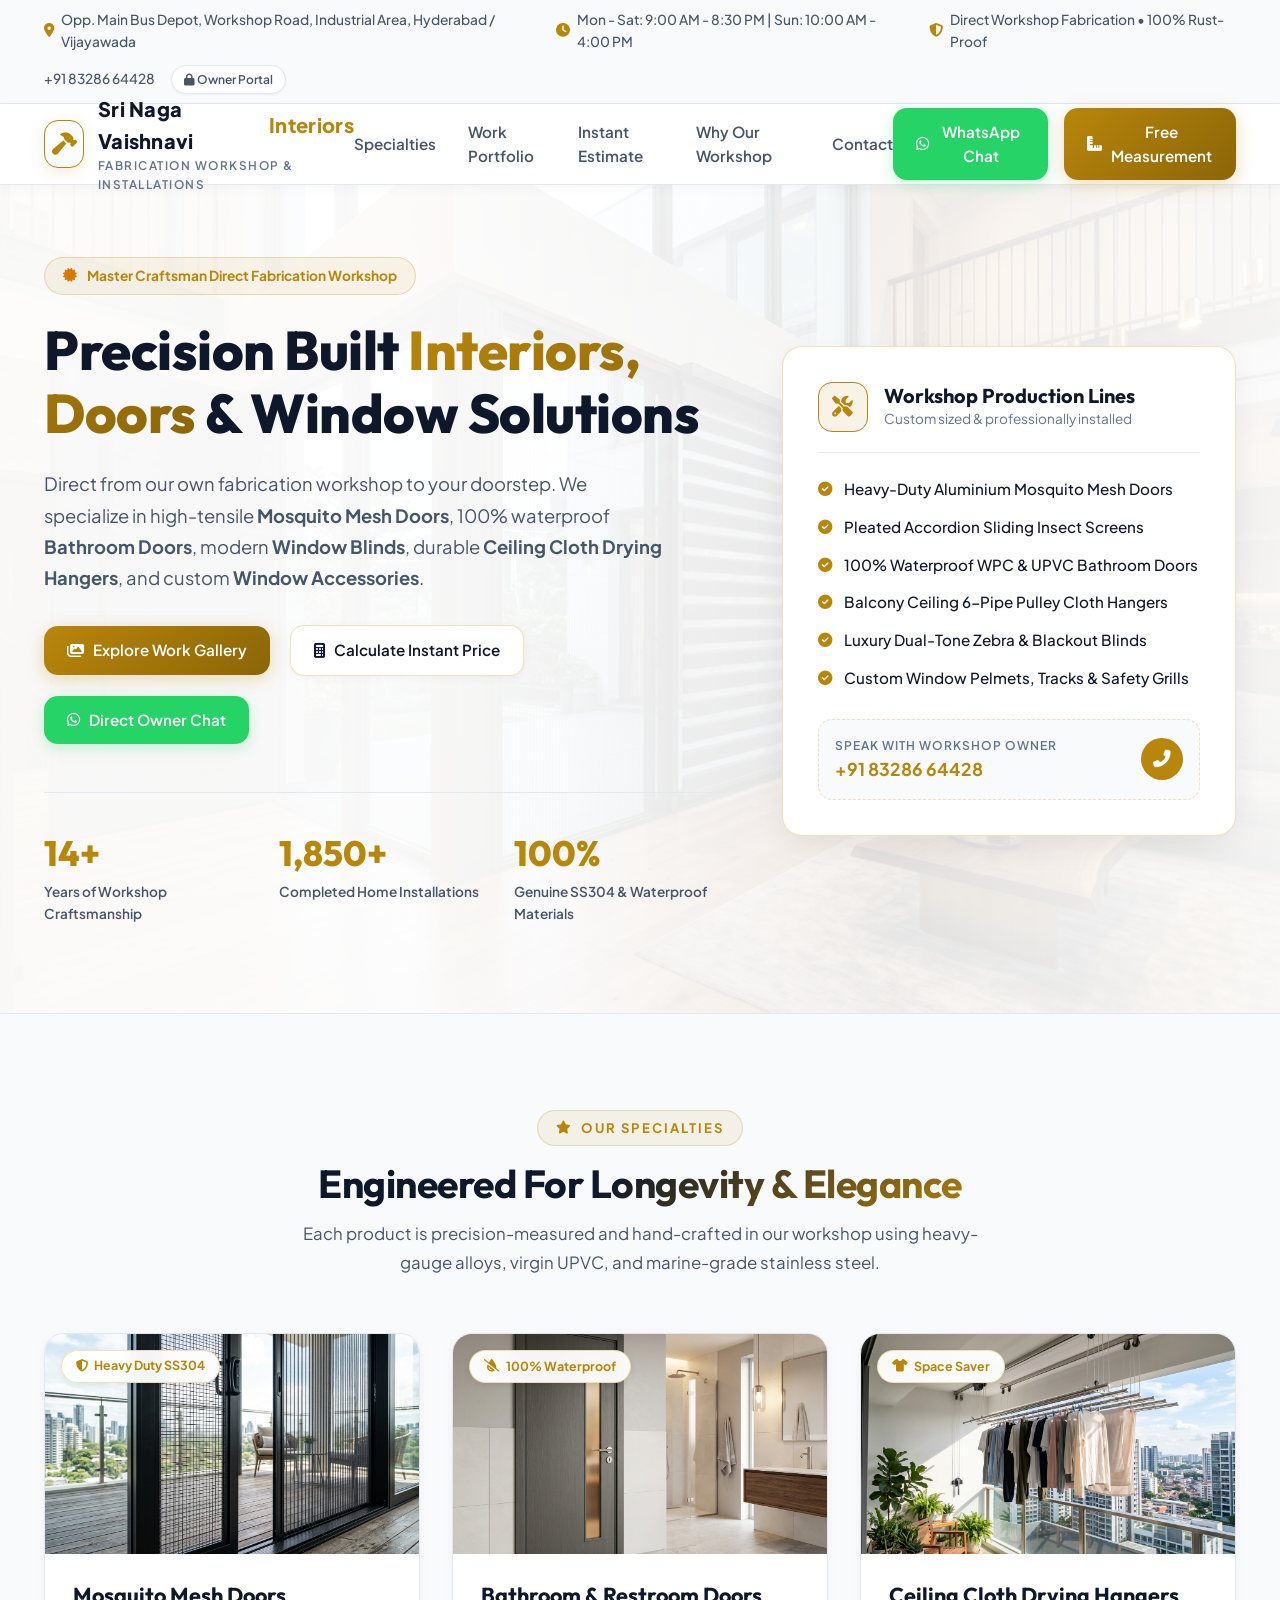
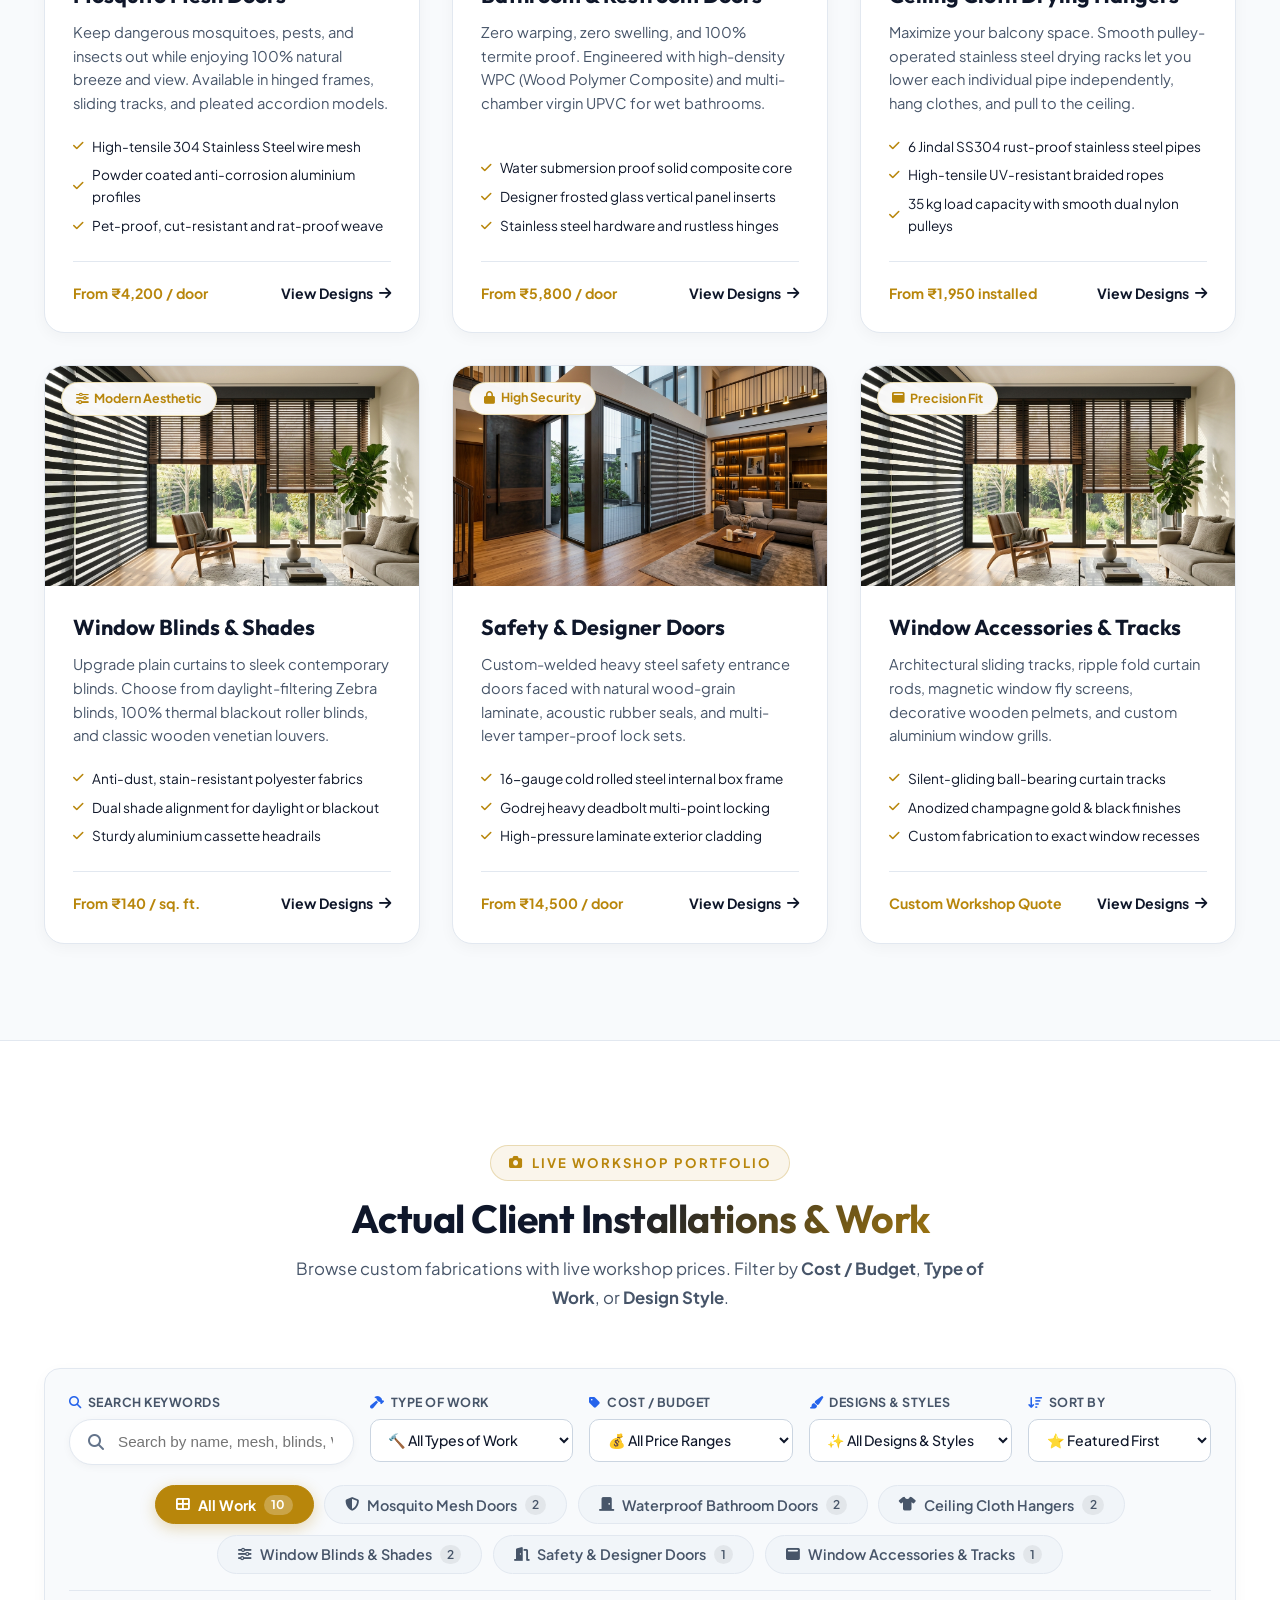
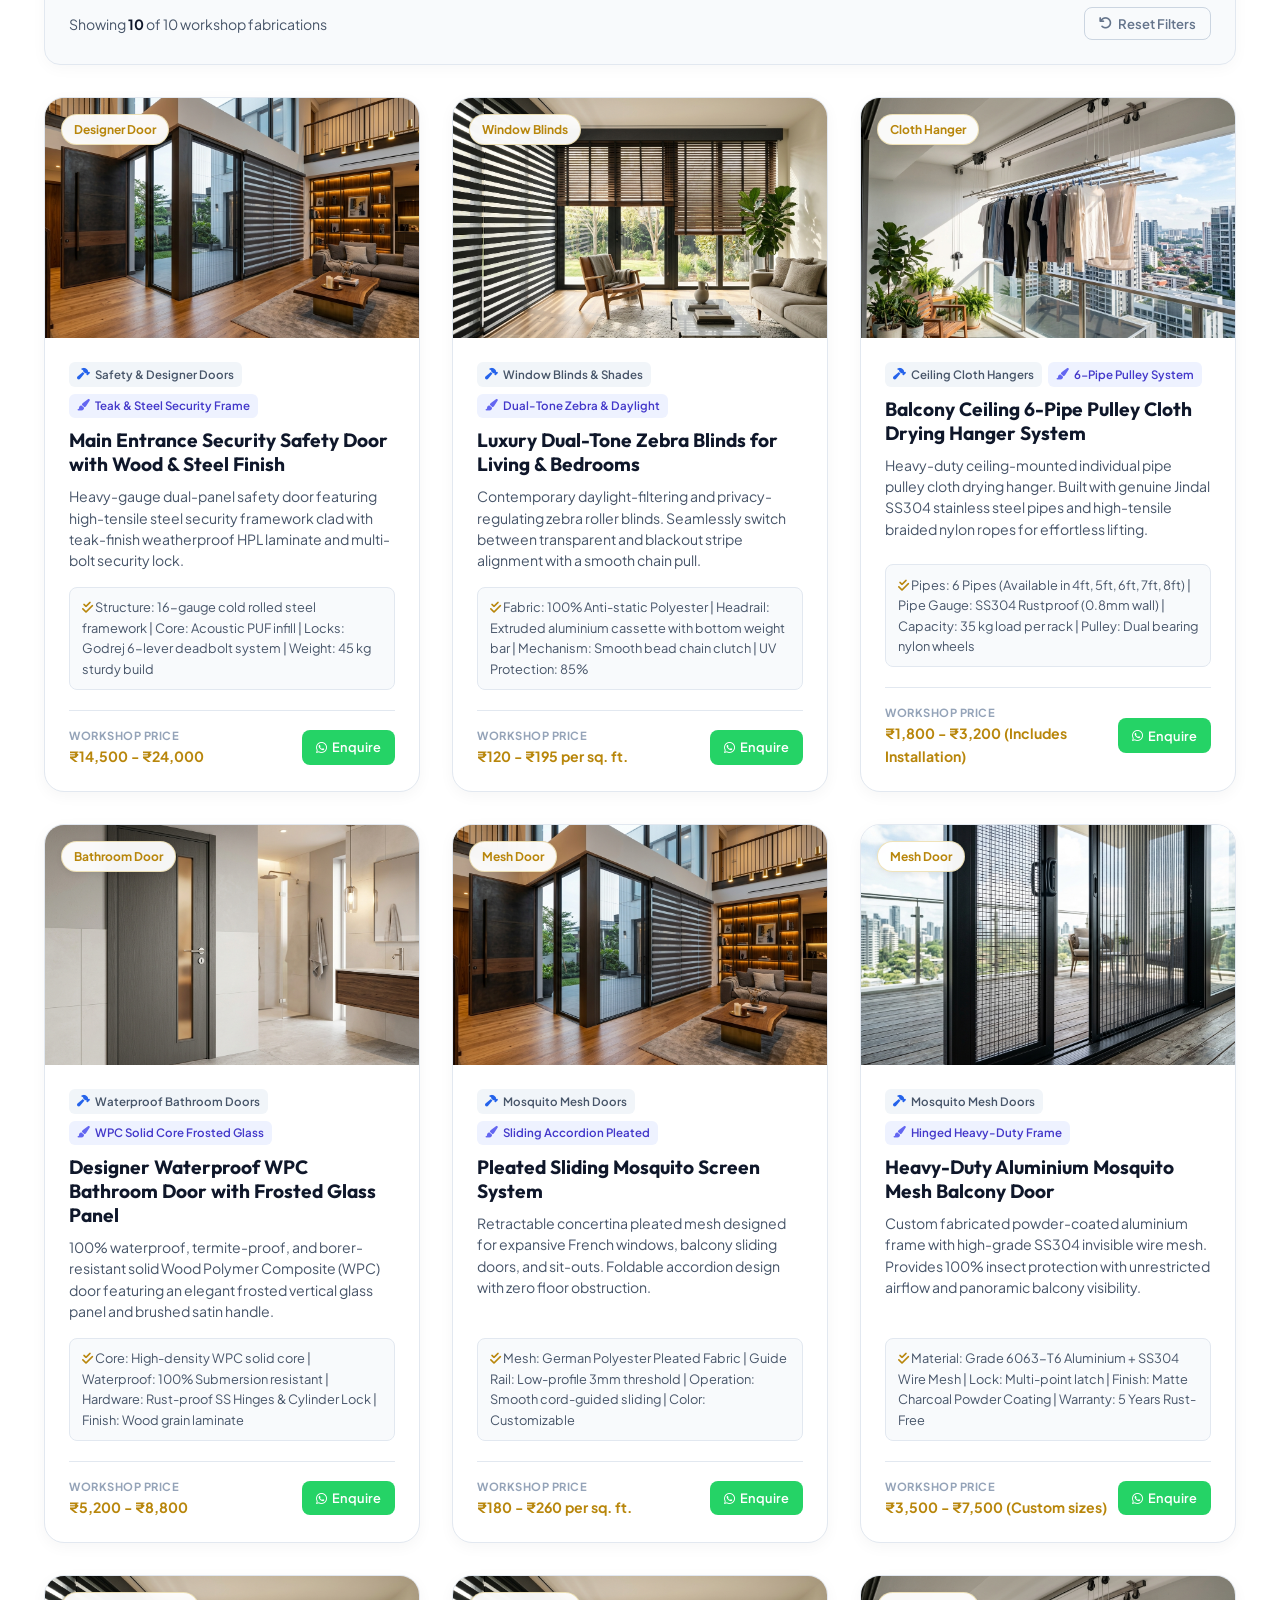
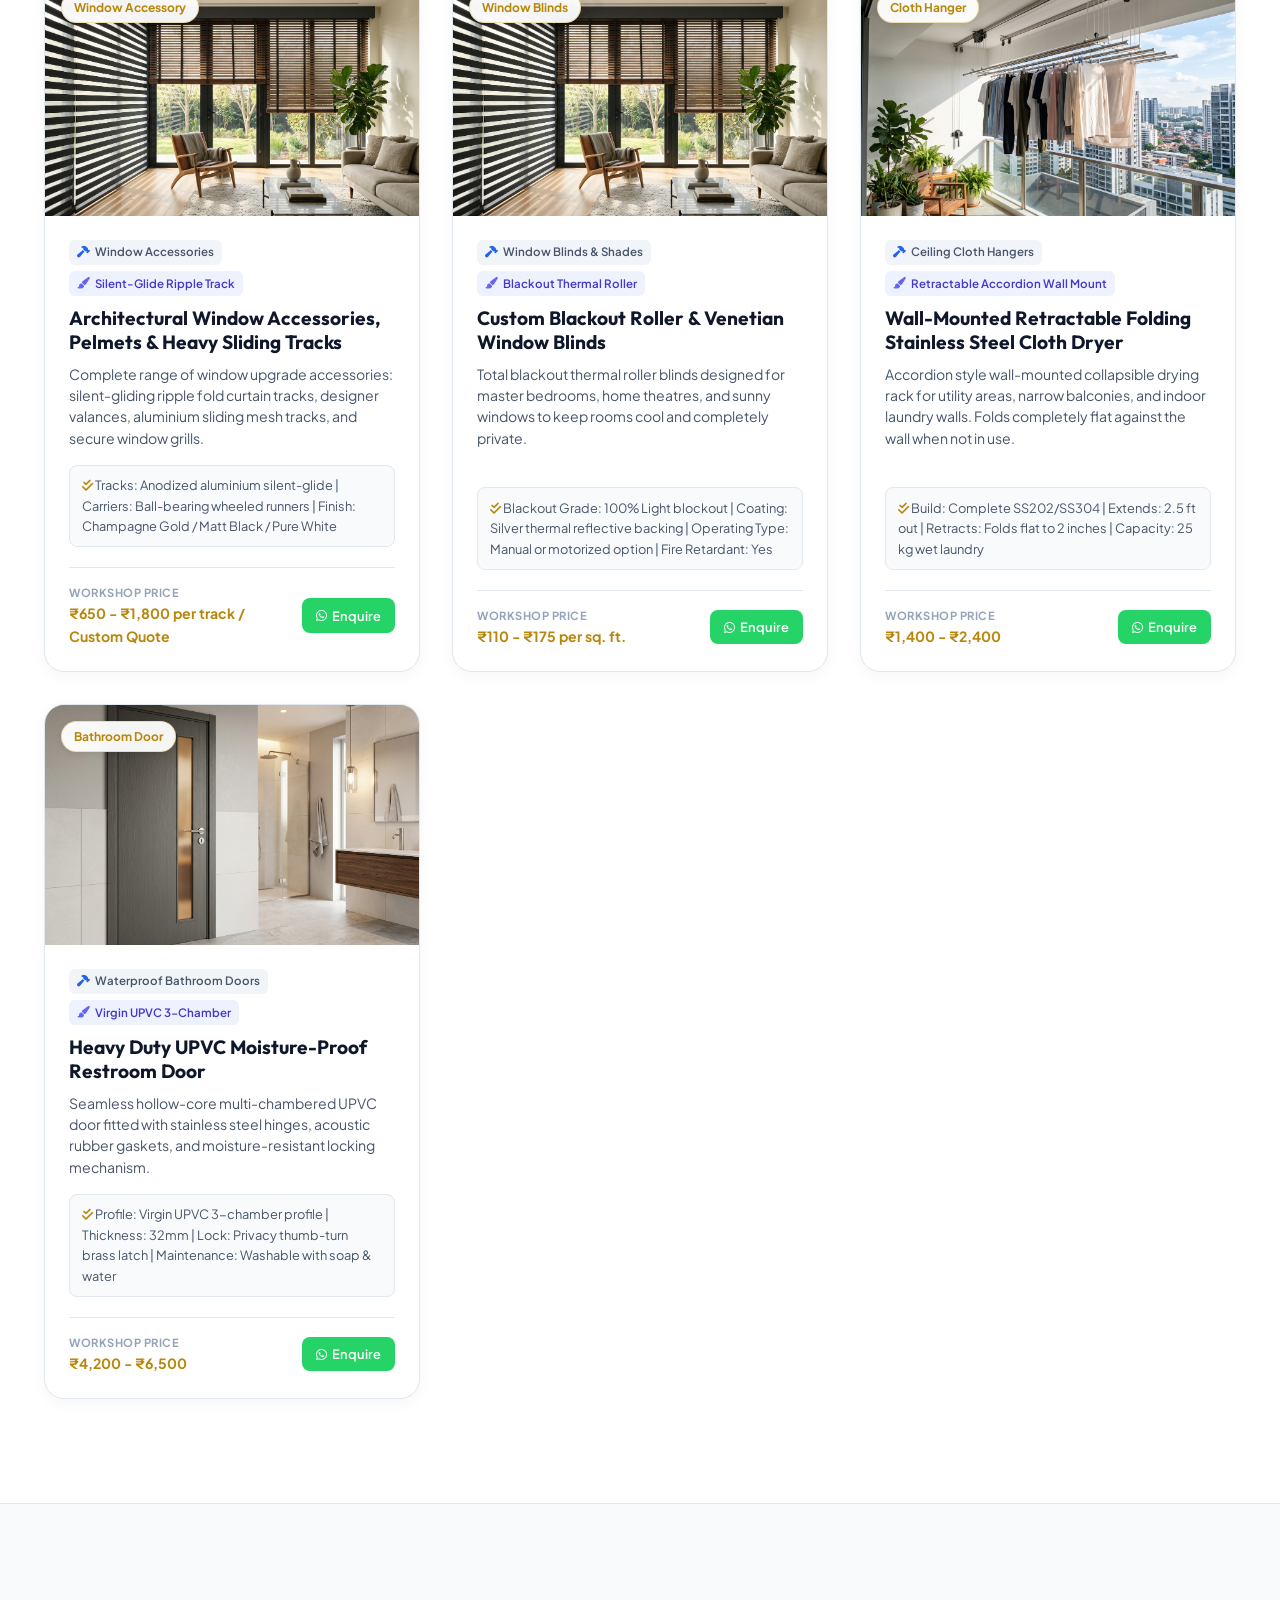
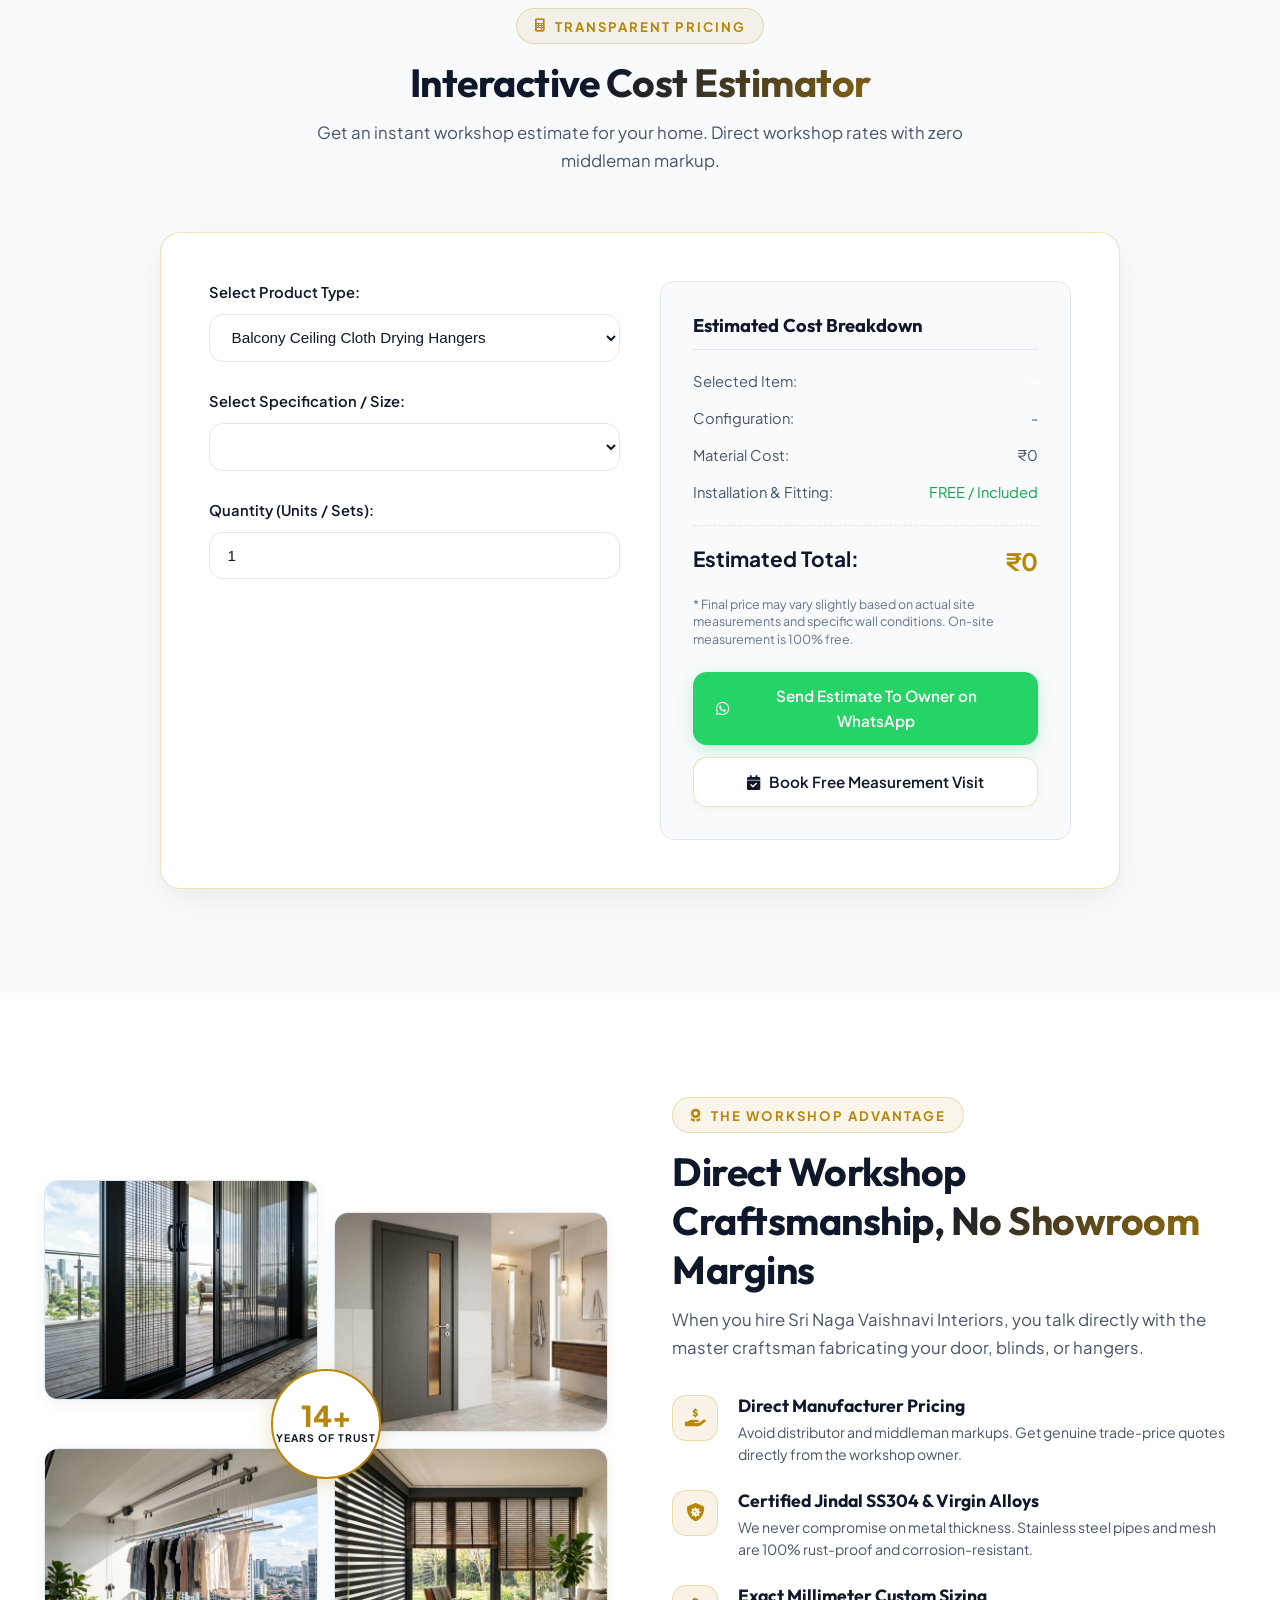
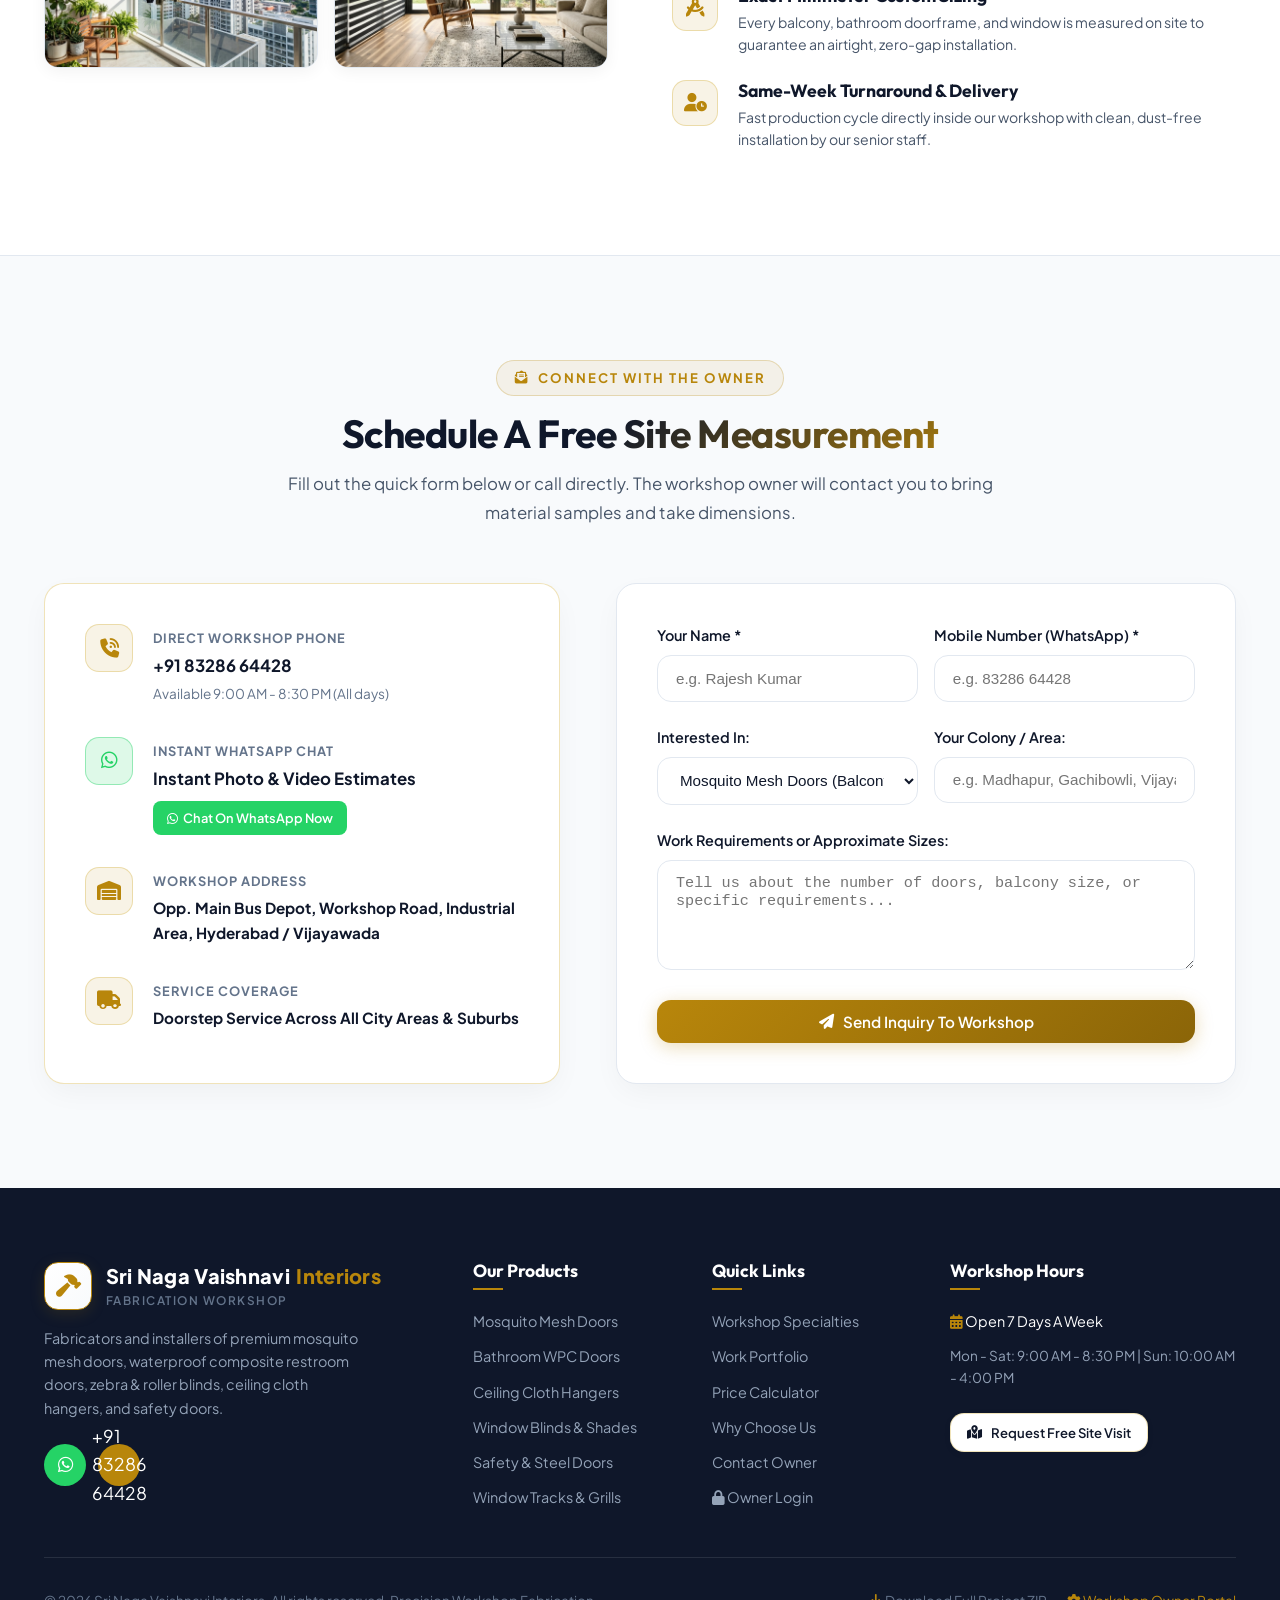
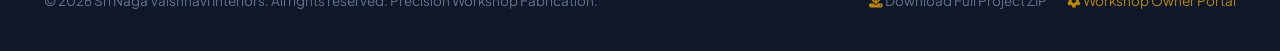
==== commit 810d8a77: "Add owner portal price changing and cost, work type, and design filters" ====
--- a/frontend/index.html
+++ b/frontend/index.html
@@ -1,946 +1,1013 @@
-<!DOCTYPE html>
-<html lang="en">
-<head>
-  <meta charset="UTF-8">
-  <meta name="viewport" content="width=device-width, initial-scale=1.0">
-  <title>Sri Naga Vaishnavi Interiors | Custom Mesh Doors, Bathroom Doors, Blinds & Cloth Hangers</title>
-  <meta name="description" content="Sri Naga Vaishnavi Interiors - Master workshop manufacturer and installer of high-durability mosquito mesh doors, waterproof bathroom doors, window blinds, ceiling cloth drying hangers, and safety doors. Direct workshop pricing with free measurement.">
-  <meta name="keywords" content="Sri Naga Vaishnavi Interiors, mesh doors, mosquito net doors, bathroom doors, PVC doors, WPC doors, ceiling cloth drying hangers, zebra blinds, window blinds, safety doors, window accessories">
-  
-  <!-- Google Fonts: Plus Jakarta Sans & Outfit -->
-  <link rel="preconnect" href="https://fonts.googleapis.com">
-  <link rel="preconnect" href="https://fonts.gstatic.com" crossorigin>
-  <link href="https://fonts.googleapis.com/css2?family=Outfit:wght@400;500;600;700;800&family=Plus+Jakarta+Sans:wght@300;400;500;600;700;800&display=swap" rel="stylesheet">
-  
-  <!-- FontAwesome Icons -->
-  <link rel="stylesheet" href="https://cdnjs.cloudflare.com/ajax/libs/font-awesome/6.4.0/css/all.min.css">
-  
-  <!-- Custom Design System Stylesheet -->
-  <link rel="stylesheet" href="css/styles.css?v=2.0">
-</head>
-<body style="background-color: #ffffff; color: #0f172a;">
-
-  <!-- Top Announcement Bar -->
-  <div class="top-bar">
-    <div class="container top-bar-inner">
-      <div class="top-bar-info">
-        <div class="top-bar-item">
-          <i class="fas fa-map-marker-alt"></i>
-          <span class="js-address">Workshop Road, Hyderabad / Vijayawada</span>
-        </div>
-        <div class="top-bar-item">
-          <i class="fas fa-clock"></i>
-          <span class="js-working-hours">Mon - Sat: 9:00 AM - 8:30 PM</span>
-        </div>
-        <div class="top-bar-item">
-          <i class="fas fa-shield-alt"></i>
-          <span>Direct Workshop Fabrication • 100% Rust-Proof</span>
-        </div>
-      </div>
-      <div class="top-bar-actions">
-        <a href="tel:+918328664428" class="top-bar-item js-phone-primary">
-          <i class="fas fa-phone-alt"></i> +91 83286 64428
-        </a>
-        <a href="#" class="admin-pill-link js-open-admin" title="Owner Management Studio">
-          <i class="fas fa-lock"></i> Owner Portal
-        </a>
-      </div>
-    </div>
-  </div>
-
-  <!-- Main Navigation Header -->
-  <header class="site-header">
-    <div class="container nav-container">
-      <a href="#" class="brand-logo">
-        <div class="logo-badge">
-          <i class="fas fa-hammer"></i>
-        </div>
-        <div class="brand-text">
-          <span class="brand-name">Sri Naga Vaishnavi <span>Interiors</span></span>
-          <span class="brand-tagline">Fabrication Workshop &amp; Installations</span>
-        </div>
-      </a>
-
-      <nav class="nav-links" id="navLinks">
-        <a href="#specialties" class="nav-link">Specialties</a>
-        <a href="#gallery" class="nav-link">Work Portfolio</a>
-        <a href="#estimator" class="nav-link">Instant Estimate</a>
-        <a href="#craftsmanship" class="nav-link">Why Our Workshop</a>
-        <a href="#contact" class="nav-link">Contact</a>
-      </nav>
-
-      <div class="nav-cta">
-        <a href="#" class="btn btn-whatsapp js-whatsapp-link" target="_blank">
-          <i class="fab fa-whatsapp"></i> WhatsApp Chat
-        </a>
-        <a href="#contact" class="btn btn-primary">
-          <i class="fas fa-ruler-combined"></i> Free Measurement
-        </a>
-        <button class="mobile-menu-btn" id="mobileMenuBtn" aria-label="Toggle menu">
-          <i class="fas fa-bars"></i>
-        </button>
-      </div>
-    </div>
-  </header>
-
-  <!-- Hero Section -->
-  <section class="hero-section">
-    <div class="hero-bg"></div>
-    <div class="container">
-      <div class="hero-grid">
-        <div class="hero-content">
-          <div class="hero-badge">
-            <i class="fas fa-certificate"></i>
-            <span>Master Craftsman Direct Fabrication Workshop</span>
-          </div>
-          <h1 class="hero-title">
-            Precision Built <span class="highlight">Interiors, Doors</span> &amp; Window Solutions
-          </h1>
-          <p class="hero-desc">
-            Direct from our own fabrication workshop to your doorstep. We specialize in high-tensile <strong>Mosquito Mesh Doors</strong>, 100% waterproof <strong>Bathroom Doors</strong>, modern <strong>Window Blinds</strong>, durable <strong>Ceiling Cloth Drying Hangers</strong>, and custom <strong>Window Accessories</strong>.
-          </p>
-          <div class="hero-actions">
-            <a href="#gallery" class="btn btn-primary">
-              <i class="fas fa-images"></i> Explore Work Gallery
-            </a>
-            <a href="#estimator" class="btn btn-outline">
-              <i class="fas fa-calculator"></i> Calculate Instant Price
-            </a>
-            <a href="#" class="btn btn-whatsapp js-whatsapp-link" target="_blank">
-              <i class="fab fa-whatsapp"></i> Direct Owner Chat
-            </a>
-          </div>
-
-          <div class="hero-stats">
-            <div class="stat-item">
-              <span class="stat-number">14+</span>
-              <span class="stat-label">Years of Workshop Craftsmanship</span>
-            </div>
-            <div class="stat-item">
-              <span class="stat-number">1,850+</span>
-              <span class="stat-label">Completed Home Installations</span>
-            </div>
-            <div class="stat-item">
-              <span class="stat-number">100%</span>
-              <span class="stat-label">Genuine SS304 &amp; Waterproof Materials</span>
-            </div>
-          </div>
-        </div>
-
-        <div class="hero-card">
-          <div class="hero-card-header">
-            <div class="hero-card-icon">
-              <i class="fas fa-tools"></i>
-            </div>
-            <div>
-              <h3 class="hero-card-title">Workshop Production Lines</h3>
-              <p class="hero-card-subtitle">Custom sized &amp; professionally installed</p>
-            </div>
-          </div>
-          <ul class="hero-services-list">
-            <li><i class="fas fa-check-circle"></i> Heavy-Duty Aluminium Mosquito Mesh Doors</li>
-            <li><i class="fas fa-check-circle"></i> Pleated Accordion Sliding Insect Screens</li>
-            <li><i class="fas fa-check-circle"></i> 100% Waterproof WPC &amp; UPVC Bathroom Doors</li>
-            <li><i class="fas fa-check-circle"></i> Balcony Ceiling 6-Pipe Pulley Cloth Hangers</li>
-            <li><i class="fas fa-check-circle"></i> Luxury Dual-Tone Zebra &amp; Blackout Blinds</li>
-            <li><i class="fas fa-check-circle"></i> Custom Window Pelmets, Tracks &amp; Safety Grills</li>
-          </ul>
-          <div class="hero-quick-call">
-            <div class="hero-call-info">
-              <span class="hero-call-label">Speak With Workshop Owner</span>
-              <span class="hero-call-number js-phone-primary">+91 83286 64428</span>
-            </div>
-            <a href="tel:+918328664428" class="hero-call-btn" title="Call Now">
-              <i class="fas fa-phone-alt"></i>
-            </a>
-          </div>
-        </div>
-      </div>
-    </div>
-  </section>
-
-  <!-- Core Workshop Offerings Overview -->
-  <section class="offerings-section" id="specialties">
-    <div class="container">
-      <div class="section-header">
-        <span class="section-tag"><i class="fas fa-star"></i> Our Specialties</span>
-        <h2 class="section-title">Engineered For Longevity &amp; Elegance</h2>
-        <p class="section-subtitle">Each product is precision-measured and hand-crafted in our workshop using heavy-gauge alloys, virgin UPVC, and marine-grade stainless steel.</p>
-      </div>
-
-      <div class="offerings-grid">
-        <!-- 1. Mosquito Mesh Doors -->
-        <div class="offering-card">
-          <div class="offering-img-wrap">
-            <span class="offering-badge"><i class="fas fa-shield-alt"></i> Heavy Duty SS304</span>
-            <img src="assets/images/mesh_door.jpg" alt="Mosquito Mesh Doors" loading="lazy">
-          </div>
-          <div class="offering-content">
-            <h3 class="offering-title">Mosquito Mesh Doors</h3>
-            <p class="offering-desc">Keep dangerous mosquitoes, pests, and insects out while enjoying 100% natural breeze and view. Available in hinged frames, sliding tracks, and pleated accordion models.</p>
-            <ul class="offering-features">
-              <li><i class="fas fa-check"></i> High-tensile 304 Stainless Steel wire mesh</li>
-              <li><i class="fas fa-check"></i> Powder coated anti-corrosion aluminium profiles</li>
-              <li><i class="fas fa-check"></i> Pet-proof, cut-resistant and rat-proof weave</li>
-            </ul>
-            <div class="offering-footer">
-              <span class="offering-price-tag">From ₹4,200 / door</span>
-              <a href="#gallery" class="offering-cta-link" onclick="setGalleryFilter('mesh_doors')">View Designs <i class="fas fa-arrow-right"></i></a>
-            </div>
-          </div>
-        </div>
-
-        <!-- 2. Waterproof Bathroom Doors -->
-        <div class="offering-card">
-          <div class="offering-img-wrap">
-            <span class="offering-badge"><i class="fas fa-tint-slash"></i> 100% Waterproof</span>
-            <img src="assets/images/bathroom_door.jpg" alt="Waterproof Bathroom Doors" loading="lazy">
-          </div>
-          <div class="offering-content">
-            <h3 class="offering-title">Bathroom &amp; Restroom Doors</h3>
-            <p class="offering-desc">Zero warping, zero swelling, and 100% termite proof. Engineered with high-density WPC (Wood Polymer Composite) and multi-chamber virgin UPVC for wet bathrooms.</p>
-            <ul class="offering-features">
-              <li><i class="fas fa-check"></i> Water submersion proof solid composite core</li>
-              <li><i class="fas fa-check"></i> Designer frosted glass vertical panel inserts</li>
-              <li><i class="fas fa-check"></i> Stainless steel hardware and rustless hinges</li>
-            </ul>
-            <div class="offering-footer">
-              <span class="offering-price-tag">From ₹5,800 / door</span>
-              <a href="#gallery" class="offering-cta-link" onclick="setGalleryFilter('bathroom_doors')">View Designs <i class="fas fa-arrow-right"></i></a>
-            </div>
-          </div>
-        </div>
-
-        <!-- 3. Ceiling Cloth Drying Hangers -->
-        <div class="offering-card">
-          <div class="offering-img-wrap">
-            <span class="offering-badge"><i class="fas fa-tshirt"></i> Space Saver</span>
-            <img src="assets/images/cloth_hanger.jpg" alt="Ceiling Cloth Drying Hangers" loading="lazy">
-          </div>
-          <div class="offering-content">
-            <h3 class="offering-title">Ceiling Cloth Drying Hangers</h3>
-            <p class="offering-desc">Maximize your balcony space. Smooth pulley-operated stainless steel drying racks let you lower each individual pipe independently, hang clothes, and pull to the ceiling.</p>
-            <ul class="offering-features">
-              <li><i class="fas fa-check"></i> 6 Jindal SS304 rust-proof stainless steel pipes</li>
-              <li><i class="fas fa-check"></i> High-tensile UV-resistant braided ropes</li>
-              <li><i class="fas fa-check"></i> 35 kg load capacity with smooth dual nylon pulleys</li>
-            </ul>
-            <div class="offering-footer">
-              <span class="offering-price-tag">From ₹1,950 installed</span>
-              <a href="#gallery" class="offering-cta-link" onclick="setGalleryFilter('cloth_hangers')">View Designs <i class="fas fa-arrow-right"></i></a>
-            </div>
-          </div>
-        </div>
-
-        <!-- 4. Window Blinds & Sunshades -->
-        <div class="offering-card">
-          <div class="offering-img-wrap">
-            <span class="offering-badge"><i class="fas fa-sliders-h"></i> Modern Aesthetic</span>
-            <img src="assets/images/blinds.jpg" alt="Window Blinds" loading="lazy">
-          </div>
-          <div class="offering-content">
-            <h3 class="offering-title">Window Blinds &amp; Shades</h3>
-            <p class="offering-desc">Upgrade plain curtains to sleek contemporary blinds. Choose from daylight-filtering Zebra blinds, 100% thermal blackout roller blinds, and classic wooden venetian louvers.</p>
-            <ul class="offering-features">
-              <li><i class="fas fa-check"></i> Anti-dust, stain-resistant polyester fabrics</li>
-              <li><i class="fas fa-check"></i> Dual shade alignment for daylight or blackout</li>
-              <li><i class="fas fa-check"></i> Sturdy aluminium cassette headrails</li>
-            </ul>
-            <div class="offering-footer">
-              <span class="offering-price-tag">From ₹140 / sq. ft.</span>
-              <a href="#gallery" class="offering-cta-link" onclick="setGalleryFilter('blinds')">View Designs <i class="fas fa-arrow-right"></i></a>
-            </div>
-          </div>
-        </div>
-
-        <!-- 5. Main Safety & Designer Doors -->
-        <div class="offering-card">
-          <div class="offering-img-wrap">
-            <span class="offering-badge"><i class="fas fa-lock"></i> High Security</span>
-            <img src="assets/images/hero.jpg" alt="Safety Designer Doors" loading="lazy">
-          </div>
-          <div class="offering-content">
-            <h3 class="offering-title">Safety &amp; Designer Doors</h3>
-            <p class="offering-desc">Custom-welded heavy steel safety entrance doors faced with natural wood-grain laminate, acoustic rubber seals, and multi-lever tamper-proof lock sets.</p>
-            <ul class="offering-features">
-              <li><i class="fas fa-check"></i> 16-gauge cold rolled steel internal box frame</li>
-              <li><i class="fas fa-check"></i> Godrej heavy deadbolt multi-point locking</li>
-              <li><i class="fas fa-check"></i> High-pressure laminate exterior cladding</li>
-            </ul>
-            <div class="offering-footer">
-              <span class="offering-price-tag">From ₹14,500 / door</span>
-              <a href="#gallery" class="offering-cta-link" onclick="setGalleryFilter('designer_doors')">View Designs <i class="fas fa-arrow-right"></i></a>
-            </div>
-          </div>
-        </div>
-
-        <!-- 6. Window Accessories & Custom Tracks -->
-        <div class="offering-card">
-          <div class="offering-img-wrap">
-            <span class="offering-badge"><i class="fas fa-window-maximize"></i> Precision Fit</span>
-            <img src="assets/images/blinds.jpg" alt="Window Accessories" loading="lazy">
-          </div>
-          <div class="offering-content">
-            <h3 class="offering-title">Window Accessories &amp; Tracks</h3>
-            <p class="offering-desc">Architectural sliding tracks, ripple fold curtain rods, magnetic window fly screens, decorative wooden pelmets, and custom aluminium window grills.</p>
-            <ul class="offering-features">
-              <li><i class="fas fa-check"></i> Silent-gliding ball-bearing curtain tracks</li>
-              <li><i class="fas fa-check"></i> Anodized champagne gold &amp; black finishes</li>
-              <li><i class="fas fa-check"></i> Custom fabrication to exact window recesses</li>
-            </ul>
-            <div class="offering-footer">
-              <span class="offering-price-tag">Custom Workshop Quote</span>
-              <a href="#gallery" class="offering-cta-link" onclick="setGalleryFilter('window_accessories')">View Designs <i class="fas fa-arrow-right"></i></a>
-            </div>
-          </div>
-        </div>
-      </div>
-    </div>
-  </section>
-
-  <!-- Live Public Work Showcase Gallery -->
-  <section class="gallery-section" id="gallery">
-    <div class="container">
-      <div class="section-header">
-        <span class="section-tag"><i class="fas fa-camera"></i> Live Workshop Portfolio</span>
-        <h2 class="section-title">Actual Client Installations &amp; Work</h2>
-        <p class="section-subtitle">Browse through our recently completed custom fabrications. Click any photo for technical specifications and 1-click WhatsApp quotes.</p>
-      </div>
-
-      <!-- Gallery Controls: Search & Category Pills -->
-      <div class="gallery-controls">
-        <div class="gallery-search-wrap">
-          <i class="fas fa-search gallery-search-icon"></i>
-          <input type="text" id="gallerySearch" class="gallery-search-input" placeholder="Search by name, mesh, blinds, WPC, balcony...">
-        </div>
-
-        <div class="category-pills" id="categoryPills">
-          <!-- Populated by JavaScript -->
-        </div>
-      </div>
-
-      <!-- Portfolio Items Grid -->
-      <div class="portfolio-grid" id="portfolioGrid">
-        <!-- Loaded dynamically from Backend SQLite -->
-      </div>
-    </div>
-  </section>
-
-  <!-- Interactive Instant Quotation Calculator -->
-  <section class="estimator-section" id="estimator">
-    <div class="container">
-      <div class="section-header">
-        <span class="section-tag"><i class="fas fa-calculator"></i> Transparent Pricing</span>
-        <h2 class="section-title">Interactive Cost Estimator</h2>
-        <p class="section-subtitle">Get an instant workshop estimate for your home. Direct workshop rates with zero middleman markup.</p>
-      </div>
-
-      <div class="estimator-card">
-        <div class="calc-grid">
-          <div class="calc-inputs-pane">
-            <div class="calc-group">
-              <label class="calc-label" for="calcService">Select Product Type:</label>
-              <select id="calcService" class="calc-select">
-                <option value="mesh_door">Mosquito Mesh Balcony Doors</option>
-                <option value="bathroom_door">Waterproof Bathroom Doors</option>
-                <option value="cloth_hanger" selected>Balcony Ceiling Cloth Drying Hangers</option>
-                <option value="blinds">Window Blinds (Zebra / Roller)</option>
-                <option value="designer_doors">Safety &amp; Main Designer Doors</option>
-              </select>
-            </div>
-
-            <div class="calc-group">
-              <label class="calc-label" for="calcVariant">Select Specification / Size:</label>
-              <select id="calcVariant" class="calc-select">
-                <!-- Dynamically populated -->
-              </select>
-            </div>
-
-            <div class="calc-group calc-row-2" id="calcDimensionRow" style="display: none;">
-              <div>
-                <label class="calc-label" for="calcWidth">Width (Feet):</label>
-                <input type="number" id="calcWidth" class="calc-input" value="4" min="1" max="20" step="0.5">
-              </div>
-              <div>
-                <label class="calc-label" for="calcHeight">Height (Feet):</label>
-                <input type="number" id="calcHeight" class="calc-input" value="5" min="1" max="20" step="0.5">
-              </div>
-            </div>
-
-            <div class="calc-group">
-              <label class="calc-label" for="calcQty">Quantity (Units / Sets):</label>
-              <input type="number" id="calcQty" class="calc-input" value="1" min="1" max="50">
-            </div>
-          </div>
-
-          <div class="calc-results-box">
-            <div>
-              <h3 class="estimate-breakdown-title">Estimated Cost Breakdown</h3>
-              <div class="estimate-row">
-                <span>Selected Item:</span>
-                <strong id="estProduct" style="color:#ffffff;">-</strong>
-              </div>
-              <div class="estimate-row">
-                <span>Configuration:</span>
-                <span id="estSpecs">-</span>
-              </div>
-              <div class="estimate-row">
-                <span>Material Cost:</span>
-                <span id="estSubtotal">₹0</span>
-              </div>
-              <div class="estimate-row">
-                <span>Installation &amp; Fitting:</span>
-                <span id="estInstallation" style="color:var(--accent-green);">FREE / Included</span>
-              </div>
-              <div class="estimate-row total">
-                <span>Estimated Total:</span>
-                <span class="estimate-total-price" id="estTotal">₹0</span>
-              </div>
-              <p class="estimate-note">* Final price may vary slightly based on actual site measurements and specific wall conditions. On-site measurement is 100% free.</p>
-            </div>
-
-            <div>
-              <a href="#" id="calcWhatsAppBtn" target="_blank" class="btn btn-whatsapp" style="width: 100%; margin-bottom: 0.75rem;">
-                <i class="fab fa-whatsapp"></i> Send Estimate To Owner on WhatsApp
-              </a>
-              <a href="#contact" class="btn btn-outline" style="width: 100%;">
-                <i class="fas fa-calendar-check"></i> Book Free Measurement Visit
-              </a>
-            </div>
-          </div>
-        </div>
-      </div>
-    </div>
-  </section>
-
-  <!-- Why Our Workshop / Craftsmanship Section -->
-  <section class="craft-section" id="craftsmanship">
-    <div class="container">
-      <div class="craft-grid">
-        <div class="craft-image-grid">
-          <div class="craft-img-box">
-            <img src="assets/images/mesh_door.jpg" alt="Mesh Door Craft" loading="lazy">
-          </div>
-          <div class="craft-img-box">
-            <img src="assets/images/bathroom_door.jpg" alt="Bathroom Door Craft" loading="lazy">
-          </div>
-          <div class="craft-img-box">
-            <img src="assets/images/cloth_hanger.jpg" alt="Cloth Hanger Craft" loading="lazy">
-          </div>
-          <div class="craft-img-box">
-            <img src="assets/images/blinds.jpg" alt="Blinds Craft" loading="lazy">
-          </div>
-          <div class="craft-experience-badge">
-            <span class="craft-exp-years">14+</span>
-            <span class="craft-exp-text">Years of Trust</span>
-          </div>
-        </div>
-
-        <div class="craft-content">
-          <span class="section-tag"><i class="fas fa-award"></i> The Workshop Advantage</span>
-          <h2 class="section-title">Direct Workshop Craftsmanship, No Showroom Margins</h2>
-          <p class="section-subtitle">When you hire Sri Naga Vaishnavi Interiors, you talk directly with the master craftsman fabricating your door, blinds, or hangers.</p>
-
-          <div class="craft-points">
-            <div class="craft-point">
-              <div class="craft-point-icon"><i class="fas fa-hand-holding-usd"></i></div>
-              <div>
-                <h4 class="craft-point-title">Direct Manufacturer Pricing</h4>
-                <p class="craft-point-desc">Avoid distributor and middleman markups. Get genuine trade-price quotes directly from the workshop owner.</p>
-              </div>
-            </div>
-
-            <div class="craft-point">
-              <div class="craft-point-icon"><i class="fas fa-shield-virus"></i></div>
-              <div>
-                <h4 class="craft-point-title">Certified Jindal SS304 &amp; Virgin Alloys</h4>
-                <p class="craft-point-desc">We never compromise on metal thickness. Stainless steel pipes and mesh are 100% rust-proof and corrosion-resistant.</p>
-              </div>
-            </div>
-
-            <div class="craft-point">
-              <div class="craft-point-icon"><i class="fas fa-drafting-compass"></i></div>
-              <div>
-                <h4 class="craft-point-title">Exact Millimeter Custom Sizing</h4>
-                <p class="craft-point-desc">Every balcony, bathroom doorframe, and window is measured on site to guarantee an airtight, zero-gap installation.</p>
-              </div>
-            </div>
-
-            <div class="craft-point">
-              <div class="craft-point-icon"><i class="fas fa-user-clock"></i></div>
-              <div>
-                <h4 class="craft-point-title">Same-Week Turnaround &amp; Delivery</h4>
-                <p class="craft-point-desc">Fast production cycle directly inside our workshop with clean, dust-free installation by our senior staff.</p>
-              </div>
-            </div>
-          </div>
-        </div>
-      </div>
-    </div>
-  </section>
-
-  <!-- Contact Section & Customer Inquiry Form -->
-  <section class="contact-section" id="contact">
-    <div class="container">
-      <div class="section-header">
-        <span class="section-tag"><i class="fas fa-envelope-open-text"></i> Connect With The Owner</span>
-        <h2 class="section-title">Schedule A Free Site Measurement</h2>
-        <p class="section-subtitle">Fill out the quick form below or call directly. The workshop owner will contact you to bring material samples and take dimensions.</p>
-      </div>
-
-      <div class="contact-grid">
-        <div class="contact-info-card">
-          <div class="contact-method">
-            <div class="contact-icon"><i class="fas fa-phone-volume"></i></div>
-            <div>
-              <span class="contact-label">Direct Workshop Phone</span>
-              <div class="contact-value js-phone-primary">+91 83286 64428</div>
-              <div style="font-size: 0.85rem; color: var(--text-muted); margin-top: 0.2rem;">Available 9:00 AM - 8:30 PM (All days)</div>
-            </div>
-          </div>
-
-          <div class="contact-method">
-            <div class="contact-icon" style="background: rgba(37, 211, 102, 0.15); border-color: rgba(37, 211, 102, 0.4); color: #25d366;">
-              <i class="fab fa-whatsapp"></i>
-            </div>
-            <div>
-              <span class="contact-label">Instant WhatsApp Chat</span>
-              <div class="contact-value">Instant Photo &amp; Video Estimates</div>
-              <a href="#" class="btn-sm-whatsapp js-whatsapp-link" target="_blank" style="margin-top: 0.5rem; display: inline-flex;">
-                <i class="fab fa-whatsapp"></i> Chat On WhatsApp Now
-              </a>
-            </div>
-          </div>
-
-          <div class="contact-method">
-            <div class="contact-icon"><i class="fas fa-warehouse"></i></div>
-            <div>
-              <span class="contact-label">Workshop Address</span>
-              <div class="contact-value js-address" style="font-size: 0.95rem;">Workshop Road, Opp. Main Bus Depot, Industrial Estate</div>
-            </div>
-          </div>
-
-          <div class="contact-method">
-            <div class="contact-icon"><i class="fas fa-truck"></i></div>
-            <div>
-              <span class="contact-label">Service Coverage</span>
-              <div class="contact-value" style="font-size: 0.95rem;">Doorstep Service Across All City Areas &amp; Suburbs</div>
-            </div>
-          </div>
-        </div>
-
-        <div class="contact-form-card">
-          <form id="contactForm">
-            <div class="calc-row-2">
-              <div class="form-group">
-                <label class="form-label" for="inqName">Your Name *</label>
-                <input type="text" id="inqName" class="form-input" placeholder="e.g. Rajesh Kumar" required>
-              </div>
-              <div class="form-group">
-                <label class="form-label" for="inqPhone">Mobile Number (WhatsApp) *</label>
-                <input type="tel" id="inqPhone" class="form-input" placeholder="e.g. 83286 64428" required>
-              </div>
-            </div>
-
-            <div class="calc-row-2">
-              <div class="form-group">
-                <label class="form-label" for="inqService">Interested In:</label>
-                <select id="inqService" class="form-select">
-                  <option value="Mosquito Mesh Doors">Mosquito Mesh Doors (Balcony/Main)</option>
-                  <option value="Waterproof Bathroom Doors">Waterproof Bathroom / Restroom Doors</option>
-                  <option value="Ceiling Cloth Hangers">Ceiling Cloth Drying Hangers</option>
-                  <option value="Window Blinds & Shades">Window Blinds &amp; Sunshades</option>
-                  <option value="Safety & Designer Doors">Safety Entrance &amp; Designer Doors</option>
-                  <option value="Window Accessories">Window Tracks &amp; Accessories</option>
-                  <option value="Multiple Products">Multiple Interior Products</option>
-                </select>
-              </div>
-              <div class="form-group">
-                <label class="form-label" for="inqAddress">Your Colony / Area:</label>
-                <input type="text" id="inqAddress" class="form-input" placeholder="e.g. Madhapur, Gachibowli, Vijayawada...">
-              </div>
-            </div>
-
-            <div class="form-group">
-              <label class="form-label" for="inqMessage">Work Requirements or Approximate Sizes:</label>
-              <textarea id="inqMessage" class="form-textarea" placeholder="Tell us about the number of doors, balcony size, or specific requirements..."></textarea>
-            </div>
-
-            <div class="form-submit-row">
-              <button type="submit" class="btn btn-primary" style="flex-grow: 1;">
-                <i class="fas fa-paper-plane"></i> Send Inquiry To Workshop
-              </button>
-            </div>
-          </form>
-        </div>
-      </div>
-    </div>
-  </section>
-
-  <!-- Site Footer -->
-  <footer class="site-footer">
-    <div class="container">
-      <div class="footer-grid">
-        <div class="footer-brand">
-          <div class="brand-logo" style="margin-bottom: 1rem;">
-            <div class="logo-badge"><i class="fas fa-hammer"></i></div>
-            <div class="brand-text">
-              <span class="brand-name">Sri Naga Vaishnavi <span>Interiors</span></span>
-              <span class="brand-tagline">Fabrication Workshop</span>
-            </div>
-          </div>
-          <p>Fabricators and installers of premium mosquito mesh doors, waterproof composite restroom doors, zebra &amp; roller blinds, ceiling cloth hangers, and safety doors.</p>
-          <div style="display: flex; gap: 0.75rem;">
-            <a href="#" class="hero-call-btn js-whatsapp-link" target="_blank" style="background:#25d366; color:#ffffff;"><i class="fab fa-whatsapp"></i></a>
-            <a href="tel:+918328664428" class="hero-call-btn js-phone-primary"><i class="fas fa-phone-alt"></i></a>
-          </div>
-        </div>
-
-        <div>
-          <h4 class="footer-col-title">Our Products</h4>
-          <ul class="footer-links">
-            <li><a href="#gallery" onclick="setGalleryFilter('mesh_doors')">Mosquito Mesh Doors</a></li>
-            <li><a href="#gallery" onclick="setGalleryFilter('bathroom_doors')">Bathroom WPC Doors</a></li>
-            <li><a href="#gallery" onclick="setGalleryFilter('cloth_hangers')">Ceiling Cloth Hangers</a></li>
-            <li><a href="#gallery" onclick="setGalleryFilter('blinds')">Window Blinds &amp; Shades</a></li>
-            <li><a href="#gallery" onclick="setGalleryFilter('designer_doors')">Safety &amp; Steel Doors</a></li>
-            <li><a href="#gallery" onclick="setGalleryFilter('window_accessories')">Window Tracks &amp; Grills</a></li>
-          </ul>
-        </div>
-
-        <div>
-          <h4 class="footer-col-title">Quick Links</h4>
-          <ul class="footer-links">
-            <li><a href="#specialties">Workshop Specialties</a></li>
-            <li><a href="#gallery">Work Portfolio</a></li>
-            <li><a href="#estimator">Price Calculator</a></li>
-            <li><a href="#craftsmanship">Why Choose Us</a></li>
-            <li><a href="#contact">Contact Owner</a></li>
-            <li><a href="#" class="js-open-admin"><i class="fas fa-lock"></i> Owner Login</a></li>
-          </ul>
-        </div>
-
-        <div>
-          <h4 class="footer-col-title">Workshop Hours</h4>
-          <p style="margin-bottom: 0.75rem; color: #ffffff;"><i class="fas fa-calendar-alt text-gold"></i> Open 7 Days A Week</p>
-          <p style="font-size: 0.85rem; line-height: 1.6;" class="js-working-hours">Mon - Sat: 9:00 AM - 8:30 PM<br>Sunday: 10:00 AM - 4:00 PM</p>
-          <div style="margin-top: 1.5rem;">
-            <a href="#contact" class="btn btn-outline" style="font-size: 0.82rem; padding: 0.5rem 1rem;">
-              <i class="fas fa-map-marked-alt"></i> Request Free Site Visit
-            </a>
-          </div>
-        </div>
-      </div>
-
-      <div class="footer-bottom">
-        <div>&copy; 2026 Sri Naga Vaishnavi Interiors. All rights reserved. Precision Workshop Fabrication.</div>
-        <div style="display: flex; align-items: center; gap: 1.25rem;">
-          <a href="/download" download style="color: var(--text-muted); font-size: 0.85rem;" title="Download full website package as ZIP"><i class="fas fa-download text-gold"></i> Download Full Project ZIP</a>
-          <a href="#" class="js-open-admin" style="color: var(--accent-gold);"><i class="fas fa-cog"></i> Workshop Owner Portal</a>
-        </div>
-      </div>
-    </div>
-  </footer>
-
-  <!-- Lightbox Preview Modal -->
-  <div class="modal-overlay" id="lightboxModal">
-    <div class="modal-content-wrap">
-      <button class="modal-close-btn" onclick="closeLightbox()" aria-label="Close Preview">
-        <i class="fas fa-times"></i>
-      </button>
-      <div class="lightbox-grid">
-        <div class="lightbox-img-pane">
-          <img id="lightboxImg" src="" alt="Work Preview">
-        </div>
-        <div class="lightbox-details-pane">
-          <span class="lightbox-category" id="lightboxCategory">Category</span>
-          <h3 class="lightbox-title" id="lightboxTitle">Project Title</h3>
-          <p class="lightbox-desc" id="lightboxDesc">Project description...</p>
-          
-          <div class="lightbox-spec-box">
-            <div class="lightbox-spec-title"><i class="fas fa-microchip"></i> Materials &amp; Specifications</div>
-            <div class="lightbox-spec-text" id="lightboxSpecs">Specification details...</div>
-          </div>
-
-          <div class="lightbox-price" id="lightboxPrice">₹0</div>
-
-          <div style="margin-top: auto; display: flex; flex-direction: column; gap: 0.75rem;">
-            <a href="#" id="lightboxWhatsAppBtn" target="_blank" class="btn btn-whatsapp">
-              <i class="fab fa-whatsapp"></i> Enquire About This Specific Work
-            </a>
-            <a href="#contact" onclick="closeLightbox()" class="btn btn-outline">
-              <i class="fas fa-ruler"></i> Book Measurement For This Design
-            </a>
-          </div>
-        </div>
-      </div>
-    </div>
-  </div>
-
-  <!-- Owner Admin Studio Modal -->
-  <div class="modal-overlay" id="adminModal">
-    <div class="admin-modal-wrap">
-      <div class="admin-header">
-        <div class="admin-header-title">
-          <i class="fas fa-user-shield"></i>
-          <span>Sri Naga Vaishnavi Interiors — Owner Studio</span>
-        </div>
-        <button class="modal-close-btn" id="closeAdminBtn" aria-label="Close Admin Modal">
-          <i class="fas fa-times"></i>
-        </button>
-      </div>
-
-      <!-- Admin Login View -->
-      <div id="adminLoginView" style="padding: 3rem 2rem; max-width: 440px; margin: 0 auto; text-align: center;">
-        <div style="font-size: 3rem; color: var(--accent-gold); margin-bottom: 1rem;">
-          <i class="fas fa-lock"></i>
-        </div>
-        <h3 style="margin-bottom: 0.5rem; font-size: 1.5rem;">Owner Management Login</h3>
-        <p style="color: var(--text-secondary); font-size: 0.9rem; margin-bottom: 2rem;">
-          Enter your owner security PIN to upload work photos, manage catalog items, and view customer inquiries.
-        </p>
-
-        <form id="adminLoginForm">
-          <div class="form-group" style="text-align: left;">
-            <label class="form-label" for="adminPinInput">Owner PIN:</label>
-            <input type="password" id="adminPinInput" class="form-input" placeholder="Default PIN: admin123" required autocomplete="current-password">
-          </div>
-          <div id="adminLoginError" style="display: none; color: #ef4444; font-size: 0.85rem; margin-bottom: 1rem;">
-            Incorrect PIN
-          </div>
-          <button type="submit" class="btn btn-primary" style="width: 100%;">
-            <i class="fas fa-sign-in-alt"></i> Access Owner Dashboard
-          </button>
-        </form>
-      </div>
-
-      <!-- Admin Dashboard View -->
-      <div id="adminDashboardView" style="display: none;">
-        <!-- Quick WhatsApp Live Control Bar for Owner -->
-        <div style="background: rgba(37, 211, 102, 0.12); border-bottom: 1px solid rgba(37, 211, 102, 0.3); padding: 1rem 1.75rem; display: flex; align-items: center; justify-content: space-between; flex-wrap: wrap; gap: 1rem;">
-          <div style="display: flex; align-items: center; gap: 0.75rem;">
-            <i class="fab fa-whatsapp" style="font-size: 1.6rem; color: #25d366;"></i>
-            <div>
-              <strong style="color: #ffffff; font-size: 0.95rem;">Live WhatsApp Hotline</strong>
-              <div style="font-size: 0.78rem; color: var(--text-secondary);">Change this number at any time — updates website instantly</div>
-            </div>
-          </div>
-          <div style="display: flex; align-items: center; gap: 0.6rem;">
-            <input type="text" id="quickWhatsappInput" class="form-input" style="width: 170px; padding: 0.45rem 0.75rem; font-size: 0.9rem;" value="+918328664428" placeholder="+918328664428">
-            <button type="button" id="quickWhatsappSaveBtn" class="btn btn-whatsapp" style="padding: 0.45rem 1rem; font-size: 0.85rem;">
-              <i class="fas fa-check"></i> Update WhatsApp
-            </button>
-          </div>
-        </div>
-
-        <div class="admin-tabs">
-          <button class="admin-tab-btn active" data-tab="tabUpload">
-            <i class="fas fa-cloud-upload-alt"></i> Upload Work Photo
-          </button>
-          <button class="admin-tab-btn" data-tab="tabManageWorks">
-            <i class="fas fa-images"></i> Manage Gallery Photos
-          </button>
-          <button class="admin-tab-btn" data-tab="tabInquiries">
-            <i class="fas fa-comments"></i> Customer Inquiries &amp; Leads
-          </button>
-          <button class="admin-tab-btn" data-tab="tabSettings">
-            <i class="fas fa-sliders-h"></i> Workshop Profile &amp; PIN
-          </button>
-          <a href="/download" download class="admin-tab-btn" style="color: var(--accent-gold); margin-left: auto;" title="Download complete website and photos ZIP">
-            <i class="fas fa-download"></i> Download Full Project ZIP
-          </a>
-          <button class="admin-tab-btn" id="adminLogoutBtn" style="color: #ef4444;">
-            <i class="fas fa-sign-out-alt"></i> Logout
-          </button>
-        </div>
-
-        <!-- Tab 1: Upload New Work Photo -->
-        <div class="admin-tab-content active" id="tabUpload">
-          <form id="uploadWorkForm">
-            <div class="upload-dropzone" id="uploadDropzone">
-              <input type="file" id="workPhotoFile" accept="image/*" style="display: none;">
-              <i class="fas fa-camera upload-icon"></i>
-              <h4 style="font-size: 1.1rem; margin-bottom: 0.35rem;">Take Photo or Choose File from Phone / PC</h4>
-              <p style="font-size: 0.85rem; color: var(--text-muted);">Supports JPG, PNG, WEBP. Tap to browse or capture.</p>
-              
-              <div class="upload-preview-box" id="uploadPreviewBox">
-                <img id="uploadPreviewImg" src="" alt="Upload Preview">
-              </div>
-            </div>
-
-            <div class="calc-row-2">
-              <div class="form-group">
-                <label class="form-label" for="workTitle">Work Title / Project Name *</label>
-                <input type="text" id="workTitle" class="form-input" placeholder="e.g. Heavy-Duty Balcony Mosquito Mesh Door" required>
-              </div>
-
-              <div class="form-group">
-                <label class="form-label" for="workCategory">Product Category *</label>
-                <select id="workCategory" class="form-select" required>
-                  <option value="mesh_doors">Mosquito Mesh Doors</option>
-                  <option value="bathroom_doors">Waterproof Bathroom Doors</option>
-                  <option value="cloth_hangers">Ceiling Cloth Drying Hangers</option>
-                  <option value="blinds">Window Blinds &amp; Shades</option>
-                  <option value="designer_doors">Safety &amp; Designer Doors</option>
-                  <option value="window_accessories">Window Accessories &amp; Tracks</option>
-                </select>
-              </div>
-            </div>
-
-            <div class="form-group">
-              <label class="form-label" for="workDescription">Description (Optional)</label>
-              <textarea id="workDescription" class="form-textarea" placeholder="Describe the installation, location, balcony details, or special customization..."></textarea>
-            </div>
-
-            <div class="calc-row-2">
-              <div class="form-group">
-                <label class="form-label" for="workSpecs">Materials / Specifications Used</label>
-                <input type="text" id="workSpecs" class="form-input" placeholder="e.g. SS304 Mesh, Jindal Pipes, 100% WPC Solid Core, 5 Yrs Warranty">
-              </div>
-
-              <div class="form-group">
-                <label class="form-label" for="workPrice">Price Range / Estimate</label>
-                <input type="text" id="workPrice" class="form-input" placeholder="e.g. ₹4,500 - ₹6,500 or ₹180 / sq.ft">
-              </div>
-            </div>
-
-            <div class="form-group" style="display: flex; align-items: center; gap: 0.75rem;">
-              <input type="checkbox" id="workFeatured" style="width: 18px; height: 18px; accent-color: var(--accent-gold);">
-              <label for="workFeatured" style="font-size: 0.92rem; color: #ffffff; cursor: pointer;">
-                Feature this project prominently on the homepage top showcase
-              </label>
-            </div>
-
-            <button type="submit" class="btn btn-primary" style="width: 100%; padding: 0.95rem;">
-              <i class="fas fa-cloud-upload-alt"></i> Publish Photo To Public Website
-            </button>
-          </form>
-        </div>
-
-        <!-- Tab 2: Manage Live Works -->
-        <div class="admin-tab-content" id="tabManageWorks">
-          <div class="admin-table-wrap">
-            <table class="admin-table">
-              <thead>
-                <tr>
-                  <th>Photo</th>
-                  <th>Title &amp; Specs</th>
-                  <th>Category</th>
-                  <th>Price Range</th>
-                  <th>Actions</th>
-                </tr>
-              </thead>
-              <tbody id="adminWorksList">
-                <!-- Dynamically loaded -->
-              </tbody>
-            </table>
-          </div>
-        </div>
-
-        <!-- Tab 3: Customer Inquiries & Leads -->
-        <div class="admin-tab-content" id="tabInquiries">
-          <div class="admin-table-wrap">
-            <table class="admin-table">
-              <thead>
-                <tr>
-                  <th>Customer &amp; Date</th>
-                  <th>Phone</th>
-                  <th>Service Needed</th>
-                  <th>Message / Location</th>
-                  <th>Lead Status</th>
-                  <th>Actions</th>
-                </tr>
-              </thead>
-              <tbody id="adminInquiriesList">
-                <!-- Dynamically loaded -->
-              </tbody>
-            </table>
-          </div>
-        </div>
-
-        <!-- Tab 4: Workshop Profile & Settings -->
-        <div class="admin-tab-content" id="tabSettings">
-          <form id="adminSettingsForm">
-            <div class="calc-row-2">
-              <div class="form-group">
-                <label class="form-label" for="setBusinessName">Business Name</label>
-                <input type="text" id="setBusinessName" class="form-input">
-              </div>
-              <div class="form-group">
-                <label class="form-label" for="setOwnerName">Owner Name</label>
-                <input type="text" id="setOwnerName" class="form-input">
-              </div>
-            </div>
-
-            <div class="calc-row-2">
-              <div class="form-group">
-                <label class="form-label" for="setPhonePrimary">Primary Phone Number</label>
-                <input type="text" id="setPhonePrimary" class="form-input">
-              </div>
-              <div class="form-group">
-                <label class="form-label" for="setPhoneSecondary">Secondary Phone Number</label>
-                <input type="text" id="setPhoneSecondary" class="form-input">
-              </div>
-            </div>
-
-            <div class="calc-row-2">
-              <div class="form-group">
-                <label class="form-label" for="setWhatsapp">WhatsApp Number (with country code)</label>
-                <input type="text" id="setWhatsapp" class="form-input" placeholder="+918328664428">
-              </div>
-              <div class="form-group">
-                <label class="form-label" for="setWorkingHours">Business Working Hours</label>
-                <input type="text" id="setWorkingHours" class="form-input">
-              </div>
-            </div>
-
-            <div class="form-group">
-              <label class="form-label" for="setAddress">Workshop Address / Landmark</label>
-              <input type="text" id="setAddress" class="form-input">
-            </div>
-
-            <div class="form-group" style="border-top: 1px solid var(--border-subtle); padding-top: 1.5rem; margin-top: 1.5rem;">
-              <label class="form-label" for="setNewPin">Change Owner PIN (Leave blank to keep current)</label>
-              <input type="password" id="setNewPin" class="form-input" placeholder="Enter new PIN">
-            </div>
-
-            <button type="submit" class="btn btn-primary">
-              <i class="fas fa-save"></i> Save Workshop Profile
-            </button>
-          </form>
-        </div>
-      </div>
-    </div>
-  </div>
-
-  <!-- Mobile Sticky Quick Action Bar -->
-  <div class="mobile-action-bar">
-    <div class="mobile-action-grid">
-      <a href="tel:+918328664428" class="mobile-action-item call-action js-phone-primary">
-        <i class="fas fa-phone-alt"></i> Call Owner
-      </a>
-      <a href="#" class="mobile-action-item whatsapp-action js-whatsapp-link" target="_blank">
-        <i class="fab fa-whatsapp"></i> WhatsApp
-      </a>
-      <a href="#estimator" class="mobile-action-item">
-        <i class="fas fa-calculator"></i> Price Check
-      </a>
-    </div>
-  </div>
-
-  <!-- Helper function to link category clicks to pills -->
-  <script>
-    function setGalleryFilter(cat) {
-      const pill = document.querySelector(`.category-pill[data-category="${cat}"]`);
-      if (pill) {
-        pill.click();
-      }
-    }
-  </script>
-
-  <!-- JavaScript Modules -->
-  <script src="js/api.js?v=2.0"></script>
-  <script src="js/app.js?v=2.0"></script>
-  <script src="js/admin.js?v=2.0"></script>
-</body>
-</html>
+<!DOCTYPE html>
+<html lang="en">
+<head>
+  <meta charset="UTF-8">
+  <meta name="viewport" content="width=device-width, initial-scale=1.0">
+  <title>Sri Naga Vaishnavi Interiors | Custom Mesh Doors, Bathroom Doors, Blinds & Cloth Hangers</title>
+  <meta name="description" content="Sri Naga Vaishnavi Interiors - Master workshop manufacturer and installer of high-durability mosquito mesh doors, waterproof bathroom doors, window blinds, ceiling cloth drying hangers, and safety doors. Direct workshop pricing with free measurement.">
+  <meta name="keywords" content="Sri Naga Vaishnavi Interiors, mesh doors, mosquito net doors, bathroom doors, PVC doors, WPC doors, ceiling cloth drying hangers, zebra blinds, window blinds, safety doors, window accessories">
+  
+  <!-- Google Fonts: Plus Jakarta Sans & Outfit -->
+  <link rel="preconnect" href="https://fonts.googleapis.com">
+  <link rel="preconnect" href="https://fonts.gstatic.com" crossorigin>
+  <link href="https://fonts.googleapis.com/css2?family=Outfit:wght@400;500;600;700;800&family=Plus+Jakarta+Sans:wght@300;400;500;600;700;800&display=swap" rel="stylesheet">
+  
+  <!-- FontAwesome Icons -->
+  <link rel="stylesheet" href="https://cdnjs.cloudflare.com/ajax/libs/font-awesome/6.4.0/css/all.min.css">
+  
+  <!-- Custom Design System Stylesheet -->
+  <link rel="stylesheet" href="css/styles.css?v=2.0">
+</head>
+<body style="background-color: #ffffff; color: #0f172a;">
+
+  <!-- Top Announcement Bar -->
+  <div class="top-bar">
+    <div class="container top-bar-inner">
+      <div class="top-bar-info">
+        <div class="top-bar-item">
+          <i class="fas fa-map-marker-alt"></i>
+          <span class="js-address">Workshop Road, Hyderabad / Vijayawada</span>
+        </div>
+        <div class="top-bar-item">
+          <i class="fas fa-clock"></i>
+          <span class="js-working-hours">Mon - Sat: 9:00 AM - 8:30 PM</span>
+        </div>
+        <div class="top-bar-item">
+          <i class="fas fa-shield-alt"></i>
+          <span>Direct Workshop Fabrication • 100% Rust-Proof</span>
+        </div>
+      </div>
+      <div class="top-bar-actions">
+        <a href="tel:+918328664428" class="top-bar-item js-phone-primary">
+          <i class="fas fa-phone-alt"></i> +91 83286 64428
+        </a>
+        <a href="#" class="admin-pill-link js-open-admin" title="Owner Management Studio">
+          <i class="fas fa-lock"></i> Owner Portal
+        </a>
+      </div>
+    </div>
+  </div>
+
+  <!-- Main Navigation Header -->
+  <header class="site-header">
+    <div class="container nav-container">
+      <a href="#" class="brand-logo">
+        <div class="logo-badge">
+          <i class="fas fa-hammer"></i>
+        </div>
+        <div class="brand-text">
+          <span class="brand-name">Sri Naga Vaishnavi <span>Interiors</span></span>
+          <span class="brand-tagline">Fabrication Workshop &amp; Installations</span>
+        </div>
+      </a>
+
+      <nav class="nav-links" id="navLinks">
+        <a href="#specialties" class="nav-link">Specialties</a>
+        <a href="#gallery" class="nav-link">Work Portfolio</a>
+        <a href="#estimator" class="nav-link">Instant Estimate</a>
+        <a href="#craftsmanship" class="nav-link">Why Our Workshop</a>
+        <a href="#contact" class="nav-link">Contact</a>
+      </nav>
+
+      <div class="nav-cta">
+        <a href="#" class="btn btn-whatsapp js-whatsapp-link" target="_blank">
+          <i class="fab fa-whatsapp"></i> WhatsApp Chat
+        </a>
+        <a href="#contact" class="btn btn-primary">
+          <i class="fas fa-ruler-combined"></i> Free Measurement
+        </a>
+        <button class="mobile-menu-btn" id="mobileMenuBtn" aria-label="Toggle menu">
+          <i class="fas fa-bars"></i>
+        </button>
+      </div>
+    </div>
+  </header>
+
+  <!-- Hero Section -->
+  <section class="hero-section">
+    <div class="hero-bg"></div>
+    <div class="container">
+      <div class="hero-grid">
+        <div class="hero-content">
+          <div class="hero-badge">
+            <i class="fas fa-certificate"></i>
+            <span>Master Craftsman Direct Fabrication Workshop</span>
+          </div>
+          <h1 class="hero-title">
+            Precision Built <span class="highlight">Interiors, Doors</span> &amp; Window Solutions
+          </h1>
+          <p class="hero-desc">
+            Direct from our own fabrication workshop to your doorstep. We specialize in high-tensile <strong>Mosquito Mesh Doors</strong>, 100% waterproof <strong>Bathroom Doors</strong>, modern <strong>Window Blinds</strong>, durable <strong>Ceiling Cloth Drying Hangers</strong>, and custom <strong>Window Accessories</strong>.
+          </p>
+          <div class="hero-actions">
+            <a href="#gallery" class="btn btn-primary">
+              <i class="fas fa-images"></i> Explore Work Gallery
+            </a>
+            <a href="#estimator" class="btn btn-outline">
+              <i class="fas fa-calculator"></i> Calculate Instant Price
+            </a>
+            <a href="#" class="btn btn-whatsapp js-whatsapp-link" target="_blank">
+              <i class="fab fa-whatsapp"></i> Direct Owner Chat
+            </a>
+          </div>
+
+          <div class="hero-stats">
+            <div class="stat-item">
+              <span class="stat-number">14+</span>
+              <span class="stat-label">Years of Workshop Craftsmanship</span>
+            </div>
+            <div class="stat-item">
+              <span class="stat-number">1,850+</span>
+              <span class="stat-label">Completed Home Installations</span>
+            </div>
+            <div class="stat-item">
+              <span class="stat-number">100%</span>
+              <span class="stat-label">Genuine SS304 &amp; Waterproof Materials</span>
+            </div>
+          </div>
+        </div>
+
+        <div class="hero-card">
+          <div class="hero-card-header">
+            <div class="hero-card-icon">
+              <i class="fas fa-tools"></i>
+            </div>
+            <div>
+              <h3 class="hero-card-title">Workshop Production Lines</h3>
+              <p class="hero-card-subtitle">Custom sized &amp; professionally installed</p>
+            </div>
+          </div>
+          <ul class="hero-services-list">
+            <li><i class="fas fa-check-circle"></i> Heavy-Duty Aluminium Mosquito Mesh Doors</li>
+            <li><i class="fas fa-check-circle"></i> Pleated Accordion Sliding Insect Screens</li>
+            <li><i class="fas fa-check-circle"></i> 100% Waterproof WPC &amp; UPVC Bathroom Doors</li>
+            <li><i class="fas fa-check-circle"></i> Balcony Ceiling 6-Pipe Pulley Cloth Hangers</li>
+            <li><i class="fas fa-check-circle"></i> Luxury Dual-Tone Zebra &amp; Blackout Blinds</li>
+            <li><i class="fas fa-check-circle"></i> Custom Window Pelmets, Tracks &amp; Safety Grills</li>
+          </ul>
+          <div class="hero-quick-call">
+            <div class="hero-call-info">
+              <span class="hero-call-label">Speak With Workshop Owner</span>
+              <span class="hero-call-number js-phone-primary">+91 83286 64428</span>
+            </div>
+            <a href="tel:+918328664428" class="hero-call-btn" title="Call Now">
+              <i class="fas fa-phone-alt"></i>
+            </a>
+          </div>
+        </div>
+      </div>
+    </div>
+  </section>
+
+  <!-- Core Workshop Offerings Overview -->
+  <section class="offerings-section" id="specialties">
+    <div class="container">
+      <div class="section-header">
+        <span class="section-tag"><i class="fas fa-star"></i> Our Specialties</span>
+        <h2 class="section-title">Engineered For Longevity &amp; Elegance</h2>
+        <p class="section-subtitle">Each product is precision-measured and hand-crafted in our workshop using heavy-gauge alloys, virgin UPVC, and marine-grade stainless steel.</p>
+      </div>
+
+      <div class="offerings-grid">
+        <!-- 1. Mosquito Mesh Doors -->
+        <div class="offering-card">
+          <div class="offering-img-wrap">
+            <span class="offering-badge"><i class="fas fa-shield-alt"></i> Heavy Duty SS304</span>
+            <img src="assets/images/mesh_door.jpg" alt="Mosquito Mesh Doors" loading="lazy">
+          </div>
+          <div class="offering-content">
+            <h3 class="offering-title">Mosquito Mesh Doors</h3>
+            <p class="offering-desc">Keep dangerous mosquitoes, pests, and insects out while enjoying 100% natural breeze and view. Available in hinged frames, sliding tracks, and pleated accordion models.</p>
+            <ul class="offering-features">
+              <li><i class="fas fa-check"></i> High-tensile 304 Stainless Steel wire mesh</li>
+              <li><i class="fas fa-check"></i> Powder coated anti-corrosion aluminium profiles</li>
+              <li><i class="fas fa-check"></i> Pet-proof, cut-resistant and rat-proof weave</li>
+            </ul>
+            <div class="offering-footer">
+              <span class="offering-price-tag">From ₹4,200 / door</span>
+              <a href="#gallery" class="offering-cta-link" onclick="setGalleryFilter('mesh_doors')">View Designs <i class="fas fa-arrow-right"></i></a>
+            </div>
+          </div>
+        </div>
+
+        <!-- 2. Waterproof Bathroom Doors -->
+        <div class="offering-card">
+          <div class="offering-img-wrap">
+            <span class="offering-badge"><i class="fas fa-tint-slash"></i> 100% Waterproof</span>
+            <img src="assets/images/bathroom_door.jpg" alt="Waterproof Bathroom Doors" loading="lazy">
+          </div>
+          <div class="offering-content">
+            <h3 class="offering-title">Bathroom &amp; Restroom Doors</h3>
+            <p class="offering-desc">Zero warping, zero swelling, and 100% termite proof. Engineered with high-density WPC (Wood Polymer Composite) and multi-chamber virgin UPVC for wet bathrooms.</p>
+            <ul class="offering-features">
+              <li><i class="fas fa-check"></i> Water submersion proof solid composite core</li>
+              <li><i class="fas fa-check"></i> Designer frosted glass vertical panel inserts</li>
+              <li><i class="fas fa-check"></i> Stainless steel hardware and rustless hinges</li>
+            </ul>
+            <div class="offering-footer">
+              <span class="offering-price-tag">From ₹5,800 / door</span>
+              <a href="#gallery" class="offering-cta-link" onclick="setGalleryFilter('bathroom_doors')">View Designs <i class="fas fa-arrow-right"></i></a>
+            </div>
+          </div>
+        </div>
+
+        <!-- 3. Ceiling Cloth Drying Hangers -->
+        <div class="offering-card">
+          <div class="offering-img-wrap">
+            <span class="offering-badge"><i class="fas fa-tshirt"></i> Space Saver</span>
+            <img src="assets/images/cloth_hanger.jpg" alt="Ceiling Cloth Drying Hangers" loading="lazy">
+          </div>
+          <div class="offering-content">
+            <h3 class="offering-title">Ceiling Cloth Drying Hangers</h3>
+            <p class="offering-desc">Maximize your balcony space. Smooth pulley-operated stainless steel drying racks let you lower each individual pipe independently, hang clothes, and pull to the ceiling.</p>
+            <ul class="offering-features">
+              <li><i class="fas fa-check"></i> 6 Jindal SS304 rust-proof stainless steel pipes</li>
+              <li><i class="fas fa-check"></i> High-tensile UV-resistant braided ropes</li>
+              <li><i class="fas fa-check"></i> 35 kg load capacity with smooth dual nylon pulleys</li>
+            </ul>
+            <div class="offering-footer">
+              <span class="offering-price-tag">From ₹1,950 installed</span>
+              <a href="#gallery" class="offering-cta-link" onclick="setGalleryFilter('cloth_hangers')">View Designs <i class="fas fa-arrow-right"></i></a>
+            </div>
+          </div>
+        </div>
+
+        <!-- 4. Window Blinds & Sunshades -->
+        <div class="offering-card">
+          <div class="offering-img-wrap">
+            <span class="offering-badge"><i class="fas fa-sliders-h"></i> Modern Aesthetic</span>
+            <img src="assets/images/blinds.jpg" alt="Window Blinds" loading="lazy">
+          </div>
+          <div class="offering-content">
+            <h3 class="offering-title">Window Blinds &amp; Shades</h3>
+            <p class="offering-desc">Upgrade plain curtains to sleek contemporary blinds. Choose from daylight-filtering Zebra blinds, 100% thermal blackout roller blinds, and classic wooden venetian louvers.</p>
+            <ul class="offering-features">
+              <li><i class="fas fa-check"></i> Anti-dust, stain-resistant polyester fabrics</li>
+              <li><i class="fas fa-check"></i> Dual shade alignment for daylight or blackout</li>
+              <li><i class="fas fa-check"></i> Sturdy aluminium cassette headrails</li>
+            </ul>
+            <div class="offering-footer">
+              <span class="offering-price-tag">From ₹140 / sq. ft.</span>
+              <a href="#gallery" class="offering-cta-link" onclick="setGalleryFilter('blinds')">View Designs <i class="fas fa-arrow-right"></i></a>
+            </div>
+          </div>
+        </div>
+
+        <!-- 5. Main Safety & Designer Doors -->
+        <div class="offering-card">
+          <div class="offering-img-wrap">
+            <span class="offering-badge"><i class="fas fa-lock"></i> High Security</span>
+            <img src="assets/images/hero.jpg" alt="Safety Designer Doors" loading="lazy">
+          </div>
+          <div class="offering-content">
+            <h3 class="offering-title">Safety &amp; Designer Doors</h3>
+            <p class="offering-desc">Custom-welded heavy steel safety entrance doors faced with natural wood-grain laminate, acoustic rubber seals, and multi-lever tamper-proof lock sets.</p>
+            <ul class="offering-features">
+              <li><i class="fas fa-check"></i> 16-gauge cold rolled steel internal box frame</li>
+              <li><i class="fas fa-check"></i> Godrej heavy deadbolt multi-point locking</li>
+              <li><i class="fas fa-check"></i> High-pressure laminate exterior cladding</li>
+            </ul>
+            <div class="offering-footer">
+              <span class="offering-price-tag">From ₹14,500 / door</span>
+              <a href="#gallery" class="offering-cta-link" onclick="setGalleryFilter('designer_doors')">View Designs <i class="fas fa-arrow-right"></i></a>
+            </div>
+          </div>
+        </div>
+
+        <!-- 6. Window Accessories & Custom Tracks -->
+        <div class="offering-card">
+          <div class="offering-img-wrap">
+            <span class="offering-badge"><i class="fas fa-window-maximize"></i> Precision Fit</span>
+            <img src="assets/images/blinds.jpg" alt="Window Accessories" loading="lazy">
+          </div>
+          <div class="offering-content">
+            <h3 class="offering-title">Window Accessories &amp; Tracks</h3>
+            <p class="offering-desc">Architectural sliding tracks, ripple fold curtain rods, magnetic window fly screens, decorative wooden pelmets, and custom aluminium window grills.</p>
+            <ul class="offering-features">
+              <li><i class="fas fa-check"></i> Silent-gliding ball-bearing curtain tracks</li>
+              <li><i class="fas fa-check"></i> Anodized champagne gold &amp; black finishes</li>
+              <li><i class="fas fa-check"></i> Custom fabrication to exact window recesses</li>
+            </ul>
+            <div class="offering-footer">
+              <span class="offering-price-tag">Custom Workshop Quote</span>
+              <a href="#gallery" class="offering-cta-link" onclick="setGalleryFilter('window_accessories')">View Designs <i class="fas fa-arrow-right"></i></a>
+            </div>
+          </div>
+        </div>
+      </div>
+    </div>
+  </section>
+
+  <!-- Live Public Work Showcase Gallery -->
+  <section class="gallery-section" id="gallery">
+    <div class="container">
+      <div class="section-header">
+        <span class="section-tag"><i class="fas fa-camera"></i> Live Workshop Portfolio</span>
+        <h2 class="section-title">Actual Client Installations &amp; Work</h2>
+        <p class="section-subtitle">Browse custom fabrications with live workshop prices. Filter by <strong>Cost / Budget</strong>, <strong>Type of Work</strong>, or <strong>Design Style</strong>.</p>
+      </div>
+
+      <!-- Advanced Multi-Filter Control Studio -->
+      <div class="gallery-filter-studio">
+        <div class="filter-controls-row">
+          <!-- 1. Search Box -->
+          <div class="filter-control-item search-item">
+            <label class="filter-label"><i class="fas fa-search"></i> Search Keywords</label>
+            <div class="gallery-search-wrap">
+              <i class="fas fa-search gallery-search-icon"></i>
+              <input type="text" id="gallerySearch" class="gallery-search-input" placeholder="Search by name, mesh, blinds, WPC, balcony...">
+            </div>
+          </div>
+
+          <!-- 2. Type of Work Filter -->
+          <div class="filter-control-item">
+            <label class="filter-label" for="filterWorkType"><i class="fas fa-hammer"></i> Type of Work</label>
+            <select id="filterWorkType" class="gallery-select">
+              <option value="all">🔨 All Types of Work</option>
+              <option value="mesh_doors">Mosquito Mesh Doors</option>
+              <option value="bathroom_doors">Waterproof Bathroom Doors</option>
+              <option value="cloth_hangers">Ceiling Cloth Hangers</option>
+              <option value="blinds">Window Blinds &amp; Shades</option>
+              <option value="designer_doors">Safety &amp; Designer Doors</option>
+              <option value="window_accessories">Window Accessories &amp; Tracks</option>
+            </select>
+          </div>
+
+          <!-- 3. Cost / Price Filter -->
+          <div class="filter-control-item">
+            <label class="filter-label" for="filterCost"><i class="fas fa-tag"></i> Cost / Budget</label>
+            <select id="filterCost" class="gallery-select">
+              <option value="all">💰 All Price Ranges</option>
+              <option value="under_5k">Under ₹5,000 (Budget Essentials)</option>
+              <option value="5k_15k">₹5,000 - ₹15,000 (Popular Standard)</option>
+              <option value="15k_plus">₹15,000+ (Premium Heavy Doors)</option>
+              <option value="sqft">Per Sq. Ft. Rates (Blinds &amp; Mesh)</option>
+            </select>
+          </div>
+
+          <!-- 4. Design & Style Filter -->
+          <div class="filter-control-item">
+            <label class="filter-label" for="filterDesign"><i class="fas fa-paint-brush"></i> Designs &amp; Styles</label>
+            <select id="filterDesign" class="gallery-select">
+              <option value="all">✨ All Designs &amp; Styles</option>
+              <option value="sliding">↔️ Sliding &amp; Pleated Accordion</option>
+              <option value="hinged">🚪 Hinged Frame &amp; Heavy-Duty</option>
+              <option value="wpc">🌲 WPC Solid Core &amp; Woodgrain</option>
+              <option value="upvc">🛡️ Virgin UPVC Moisture-Proof</option>
+              <option value="pulley">⛓️ 6-Pipe Pulley &amp; Retractable</option>
+              <option value="zebra">🌓 Dual-Tone Zebra &amp; Blackout</option>
+              <option value="safety">🔐 Teak &amp; Steel Security Frame</option>
+            </select>
+          </div>
+
+          <!-- 5. Sort By -->
+          <div class="filter-control-item">
+            <label class="filter-label" for="sortProjects"><i class="fas fa-sort-amount-down"></i> Sort By</label>
+            <select id="sortProjects" class="gallery-select">
+              <option value="featured">⭐ Featured First</option>
+              <option value="price_asc">Price: Low to High</option>
+              <option value="price_desc">Price: High to Low</option>
+              <option value="newest">Recently Added</option>
+            </select>
+          </div>
+        </div>
+
+        <!-- Quick Category Filter Pills -->
+        <div class="category-pills" id="categoryPills">
+          <!-- Populated by JavaScript -->
+        </div>
+
+        <!-- Active Filter Indicator Bar -->
+        <div class="filter-status-bar">
+          <span id="filterCount" class="filter-count-badge">Loading projects...</span>
+          <button id="resetFiltersBtn" class="btn-reset-filters" title="Reset all applied filters">
+            <i class="fas fa-undo"></i> Reset Filters
+          </button>
+        </div>
+      </div>
+
+      <!-- Portfolio Items Grid -->
+      <div class="portfolio-grid" id="portfolioGrid">
+        <!-- Loaded dynamically from Backend / LocalStorage -->
+      </div>
+    </div>
+  </section>
+
+  <!-- Interactive Instant Quotation Calculator -->
+  <section class="estimator-section" id="estimator">
+    <div class="container">
+      <div class="section-header">
+        <span class="section-tag"><i class="fas fa-calculator"></i> Transparent Pricing</span>
+        <h2 class="section-title">Interactive Cost Estimator</h2>
+        <p class="section-subtitle">Get an instant workshop estimate for your home. Direct workshop rates with zero middleman markup.</p>
+      </div>
+
+      <div class="estimator-card">
+        <div class="calc-grid">
+          <div class="calc-inputs-pane">
+            <div class="calc-group">
+              <label class="calc-label" for="calcService">Select Product Type:</label>
+              <select id="calcService" class="calc-select">
+                <option value="mesh_door">Mosquito Mesh Balcony Doors</option>
+                <option value="bathroom_door">Waterproof Bathroom Doors</option>
+                <option value="cloth_hanger" selected>Balcony Ceiling Cloth Drying Hangers</option>
+                <option value="blinds">Window Blinds (Zebra / Roller)</option>
+                <option value="designer_doors">Safety &amp; Main Designer Doors</option>
+              </select>
+            </div>
+
+            <div class="calc-group">
+              <label class="calc-label" for="calcVariant">Select Specification / Size:</label>
+              <select id="calcVariant" class="calc-select">
+                <!-- Dynamically populated -->
+              </select>
+            </div>
+
+            <div class="calc-group calc-row-2" id="calcDimensionRow" style="display: none;">
+              <div>
+                <label class="calc-label" for="calcWidth">Width (Feet):</label>
+                <input type="number" id="calcWidth" class="calc-input" value="4" min="1" max="20" step="0.5">
+              </div>
+              <div>
+                <label class="calc-label" for="calcHeight">Height (Feet):</label>
+                <input type="number" id="calcHeight" class="calc-input" value="5" min="1" max="20" step="0.5">
+              </div>
+            </div>
+
+            <div class="calc-group">
+              <label class="calc-label" for="calcQty">Quantity (Units / Sets):</label>
+              <input type="number" id="calcQty" class="calc-input" value="1" min="1" max="50">
+            </div>
+          </div>
+
+          <div class="calc-results-box">
+            <div>
+              <h3 class="estimate-breakdown-title">Estimated Cost Breakdown</h3>
+              <div class="estimate-row">
+                <span>Selected Item:</span>
+                <strong id="estProduct" style="color:#ffffff;">-</strong>
+              </div>
+              <div class="estimate-row">
+                <span>Configuration:</span>
+                <span id="estSpecs">-</span>
+              </div>
+              <div class="estimate-row">
+                <span>Material Cost:</span>
+                <span id="estSubtotal">₹0</span>
+              </div>
+              <div class="estimate-row">
+                <span>Installation &amp; Fitting:</span>
+                <span id="estInstallation" style="color:var(--accent-green);">FREE / Included</span>
+              </div>
+              <div class="estimate-row total">
+                <span>Estimated Total:</span>
+                <span class="estimate-total-price" id="estTotal">₹0</span>
+              </div>
+              <p class="estimate-note">* Final price may vary slightly based on actual site measurements and specific wall conditions. On-site measurement is 100% free.</p>
+            </div>
+
+            <div>
+              <a href="#" id="calcWhatsAppBtn" target="_blank" class="btn btn-whatsapp" style="width: 100%; margin-bottom: 0.75rem;">
+                <i class="fab fa-whatsapp"></i> Send Estimate To Owner on WhatsApp
+              </a>
+              <a href="#contact" class="btn btn-outline" style="width: 100%;">
+                <i class="fas fa-calendar-check"></i> Book Free Measurement Visit
+              </a>
+            </div>
+          </div>
+        </div>
+      </div>
+    </div>
+  </section>
+
+  <!-- Why Our Workshop / Craftsmanship Section -->
+  <section class="craft-section" id="craftsmanship">
+    <div class="container">
+      <div class="craft-grid">
+        <div class="craft-image-grid">
+          <div class="craft-img-box">
+            <img src="assets/images/mesh_door.jpg" alt="Mesh Door Craft" loading="lazy">
+          </div>
+          <div class="craft-img-box">
+            <img src="assets/images/bathroom_door.jpg" alt="Bathroom Door Craft" loading="lazy">
+          </div>
+          <div class="craft-img-box">
+            <img src="assets/images/cloth_hanger.jpg" alt="Cloth Hanger Craft" loading="lazy">
+          </div>
+          <div class="craft-img-box">
+            <img src="assets/images/blinds.jpg" alt="Blinds Craft" loading="lazy">
+          </div>
+          <div class="craft-experience-badge">
+            <span class="craft-exp-years">14+</span>
+            <span class="craft-exp-text">Years of Trust</span>
+          </div>
+        </div>
+
+        <div class="craft-content">
+          <span class="section-tag"><i class="fas fa-award"></i> The Workshop Advantage</span>
+          <h2 class="section-title">Direct Workshop Craftsmanship, No Showroom Margins</h2>
+          <p class="section-subtitle">When you hire Sri Naga Vaishnavi Interiors, you talk directly with the master craftsman fabricating your door, blinds, or hangers.</p>
+
+          <div class="craft-points">
+            <div class="craft-point">
+              <div class="craft-point-icon"><i class="fas fa-hand-holding-usd"></i></div>
+              <div>
+                <h4 class="craft-point-title">Direct Manufacturer Pricing</h4>
+                <p class="craft-point-desc">Avoid distributor and middleman markups. Get genuine trade-price quotes directly from the workshop owner.</p>
+              </div>
+            </div>
+
+            <div class="craft-point">
+              <div class="craft-point-icon"><i class="fas fa-shield-virus"></i></div>
+              <div>
+                <h4 class="craft-point-title">Certified Jindal SS304 &amp; Virgin Alloys</h4>
+                <p class="craft-point-desc">We never compromise on metal thickness. Stainless steel pipes and mesh are 100% rust-proof and corrosion-resistant.</p>
+              </div>
+            </div>
+
+            <div class="craft-point">
+              <div class="craft-point-icon"><i class="fas fa-drafting-compass"></i></div>
+              <div>
+                <h4 class="craft-point-title">Exact Millimeter Custom Sizing</h4>
+                <p class="craft-point-desc">Every balcony, bathroom doorframe, and window is measured on site to guarantee an airtight, zero-gap installation.</p>
+              </div>
+            </div>
+
+            <div class="craft-point">
+              <div class="craft-point-icon"><i class="fas fa-user-clock"></i></div>
+              <div>
+                <h4 class="craft-point-title">Same-Week Turnaround &amp; Delivery</h4>
+                <p class="craft-point-desc">Fast production cycle directly inside our workshop with clean, dust-free installation by our senior staff.</p>
+              </div>
+            </div>
+          </div>
+        </div>
+      </div>
+    </div>
+  </section>
+
+  <!-- Contact Section & Customer Inquiry Form -->
+  <section class="contact-section" id="contact">
+    <div class="container">
+      <div class="section-header">
+        <span class="section-tag"><i class="fas fa-envelope-open-text"></i> Connect With The Owner</span>
+        <h2 class="section-title">Schedule A Free Site Measurement</h2>
+        <p class="section-subtitle">Fill out the quick form below or call directly. The workshop owner will contact you to bring material samples and take dimensions.</p>
+      </div>
+
+      <div class="contact-grid">
+        <div class="contact-info-card">
+          <div class="contact-method">
+            <div class="contact-icon"><i class="fas fa-phone-volume"></i></div>
+            <div>
+              <span class="contact-label">Direct Workshop Phone</span>
+              <div class="contact-value js-phone-primary">+91 83286 64428</div>
+              <div style="font-size: 0.85rem; color: var(--text-muted); margin-top: 0.2rem;">Available 9:00 AM - 8:30 PM (All days)</div>
+            </div>
+          </div>
+
+          <div class="contact-method">
+            <div class="contact-icon" style="background: rgba(37, 211, 102, 0.15); border-color: rgba(37, 211, 102, 0.4); color: #25d366;">
+              <i class="fab fa-whatsapp"></i>
+            </div>
+            <div>
+              <span class="contact-label">Instant WhatsApp Chat</span>
+              <div class="contact-value">Instant Photo &amp; Video Estimates</div>
+              <a href="#" class="btn-sm-whatsapp js-whatsapp-link" target="_blank" style="margin-top: 0.5rem; display: inline-flex;">
+                <i class="fab fa-whatsapp"></i> Chat On WhatsApp Now
+              </a>
+            </div>
+          </div>
+
+          <div class="contact-method">
+            <div class="contact-icon"><i class="fas fa-warehouse"></i></div>
+            <div>
+              <span class="contact-label">Workshop Address</span>
+              <div class="contact-value js-address" style="font-size: 0.95rem;">Workshop Road, Opp. Main Bus Depot, Industrial Estate</div>
+            </div>
+          </div>
+
+          <div class="contact-method">
+            <div class="contact-icon"><i class="fas fa-truck"></i></div>
+            <div>
+              <span class="contact-label">Service Coverage</span>
+              <div class="contact-value" style="font-size: 0.95rem;">Doorstep Service Across All City Areas &amp; Suburbs</div>
+            </div>
+          </div>
+        </div>
+
+        <div class="contact-form-card">
+          <form id="contactForm">
+            <div class="calc-row-2">
+              <div class="form-group">
+                <label class="form-label" for="inqName">Your Name *</label>
+                <input type="text" id="inqName" class="form-input" placeholder="e.g. Rajesh Kumar" required>
+              </div>
+              <div class="form-group">
+                <label class="form-label" for="inqPhone">Mobile Number (WhatsApp) *</label>
+                <input type="tel" id="inqPhone" class="form-input" placeholder="e.g. 83286 64428" required>
+              </div>
+            </div>
+
+            <div class="calc-row-2">
+              <div class="form-group">
+                <label class="form-label" for="inqService">Interested In:</label>
+                <select id="inqService" class="form-select">
+                  <option value="Mosquito Mesh Doors">Mosquito Mesh Doors (Balcony/Main)</option>
+                  <option value="Waterproof Bathroom Doors">Waterproof Bathroom / Restroom Doors</option>
+                  <option value="Ceiling Cloth Hangers">Ceiling Cloth Drying Hangers</option>
+                  <option value="Window Blinds & Shades">Window Blinds &amp; Sunshades</option>
+                  <option value="Safety & Designer Doors">Safety Entrance &amp; Designer Doors</option>
+                  <option value="Window Accessories">Window Tracks &amp; Accessories</option>
+                  <option value="Multiple Products">Multiple Interior Products</option>
+                </select>
+              </div>
+              <div class="form-group">
+                <label class="form-label" for="inqAddress">Your Colony / Area:</label>
+                <input type="text" id="inqAddress" class="form-input" placeholder="e.g. Madhapur, Gachibowli, Vijayawada...">
+              </div>
+            </div>
+
+            <div class="form-group">
+              <label class="form-label" for="inqMessage">Work Requirements or Approximate Sizes:</label>
+              <textarea id="inqMessage" class="form-textarea" placeholder="Tell us about the number of doors, balcony size, or specific requirements..."></textarea>
+            </div>
+
+            <div class="form-submit-row">
+              <button type="submit" class="btn btn-primary" style="flex-grow: 1;">
+                <i class="fas fa-paper-plane"></i> Send Inquiry To Workshop
+              </button>
+            </div>
+          </form>
+        </div>
+      </div>
+    </div>
+  </section>
+
+  <!-- Site Footer -->
+  <footer class="site-footer">
+    <div class="container">
+      <div class="footer-grid">
+        <div class="footer-brand">
+          <div class="brand-logo" style="margin-bottom: 1rem;">
+            <div class="logo-badge"><i class="fas fa-hammer"></i></div>
+            <div class="brand-text">
+              <span class="brand-name">Sri Naga Vaishnavi <span>Interiors</span></span>
+              <span class="brand-tagline">Fabrication Workshop</span>
+            </div>
+          </div>
+          <p>Fabricators and installers of premium mosquito mesh doors, waterproof composite restroom doors, zebra &amp; roller blinds, ceiling cloth hangers, and safety doors.</p>
+          <div style="display: flex; gap: 0.75rem;">
+            <a href="#" class="hero-call-btn js-whatsapp-link" target="_blank" style="background:#25d366; color:#ffffff;"><i class="fab fa-whatsapp"></i></a>
+            <a href="tel:+918328664428" class="hero-call-btn js-phone-primary"><i class="fas fa-phone-alt"></i></a>
+          </div>
+        </div>
+
+        <div>
+          <h4 class="footer-col-title">Our Products</h4>
+          <ul class="footer-links">
+            <li><a href="#gallery" onclick="setGalleryFilter('mesh_doors')">Mosquito Mesh Doors</a></li>
+            <li><a href="#gallery" onclick="setGalleryFilter('bathroom_doors')">Bathroom WPC Doors</a></li>
+            <li><a href="#gallery" onclick="setGalleryFilter('cloth_hangers')">Ceiling Cloth Hangers</a></li>
+            <li><a href="#gallery" onclick="setGalleryFilter('blinds')">Window Blinds &amp; Shades</a></li>
+            <li><a href="#gallery" onclick="setGalleryFilter('designer_doors')">Safety &amp; Steel Doors</a></li>
+            <li><a href="#gallery" onclick="setGalleryFilter('window_accessories')">Window Tracks &amp; Grills</a></li>
+          </ul>
+        </div>
+
+        <div>
+          <h4 class="footer-col-title">Quick Links</h4>
+          <ul class="footer-links">
+            <li><a href="#specialties">Workshop Specialties</a></li>
+            <li><a href="#gallery">Work Portfolio</a></li>
+            <li><a href="#estimator">Price Calculator</a></li>
+            <li><a href="#craftsmanship">Why Choose Us</a></li>
+            <li><a href="#contact">Contact Owner</a></li>
+            <li><a href="#" class="js-open-admin"><i class="fas fa-lock"></i> Owner Login</a></li>
+          </ul>
+        </div>
+
+        <div>
+          <h4 class="footer-col-title">Workshop Hours</h4>
+          <p style="margin-bottom: 0.75rem; color: #ffffff;"><i class="fas fa-calendar-alt text-gold"></i> Open 7 Days A Week</p>
+          <p style="font-size: 0.85rem; line-height: 1.6;" class="js-working-hours">Mon - Sat: 9:00 AM - 8:30 PM<br>Sunday: 10:00 AM - 4:00 PM</p>
+          <div style="margin-top: 1.5rem;">
+            <a href="#contact" class="btn btn-outline" style="font-size: 0.82rem; padding: 0.5rem 1rem;">
+              <i class="fas fa-map-marked-alt"></i> Request Free Site Visit
+            </a>
+          </div>
+        </div>
+      </div>
+
+      <div class="footer-bottom">
+        <div>&copy; 2026 Sri Naga Vaishnavi Interiors. All rights reserved. Precision Workshop Fabrication.</div>
+        <div style="display: flex; align-items: center; gap: 1.25rem;">
+          <a href="/download" download style="color: var(--text-muted); font-size: 0.85rem;" title="Download full website package as ZIP"><i class="fas fa-download text-gold"></i> Download Full Project ZIP</a>
+          <a href="#" class="js-open-admin" style="color: var(--accent-gold);"><i class="fas fa-cog"></i> Workshop Owner Portal</a>
+        </div>
+      </div>
+    </div>
+  </footer>
+
+  <!-- Lightbox Preview Modal -->
+  <div class="modal-overlay" id="lightboxModal">
+    <div class="modal-content-wrap">
+      <button class="modal-close-btn" onclick="closeLightbox()" aria-label="Close Preview">
+        <i class="fas fa-times"></i>
+      </button>
+      <div class="lightbox-grid">
+        <div class="lightbox-img-pane">
+          <img id="lightboxImg" src="" alt="Work Preview">
+        </div>
+        <div class="lightbox-details-pane">
+          <span class="lightbox-category" id="lightboxCategory">Category</span>
+          <h3 class="lightbox-title" id="lightboxTitle">Project Title</h3>
+          <p class="lightbox-desc" id="lightboxDesc">Project description...</p>
+          
+          <div class="lightbox-spec-box">
+            <div class="lightbox-spec-title"><i class="fas fa-microchip"></i> Materials &amp; Specifications</div>
+            <div class="lightbox-spec-text" id="lightboxSpecs">Specification details...</div>
+          </div>
+
+          <div class="lightbox-price" id="lightboxPrice">₹0</div>
+
+          <div style="margin-top: auto; display: flex; flex-direction: column; gap: 0.75rem;">
+            <a href="#" id="lightboxWhatsAppBtn" target="_blank" class="btn btn-whatsapp">
+              <i class="fab fa-whatsapp"></i> Enquire About This Specific Work
+            </a>
+            <a href="#contact" onclick="closeLightbox()" class="btn btn-outline">
+              <i class="fas fa-ruler"></i> Book Measurement For This Design
+            </a>
+          </div>
+        </div>
+      </div>
+    </div>
+  </div>
+
+  <!-- Owner Admin Studio Modal -->
+  <div class="modal-overlay" id="adminModal">
+    <div class="admin-modal-wrap">
+      <div class="admin-header">
+        <div class="admin-header-title">
+          <i class="fas fa-user-shield"></i>
+          <span>Sri Naga Vaishnavi Interiors — Owner Studio</span>
+        </div>
+        <button class="modal-close-btn" id="closeAdminBtn" aria-label="Close Admin Modal">
+          <i class="fas fa-times"></i>
+        </button>
+      </div>
+
+      <!-- Admin Login View -->
+      <div id="adminLoginView" style="padding: 3rem 2rem; max-width: 440px; margin: 0 auto; text-align: center;">
+        <div style="font-size: 3rem; color: var(--accent-gold); margin-bottom: 1rem;">
+          <i class="fas fa-lock"></i>
+        </div>
+        <h3 style="margin-bottom: 0.5rem; font-size: 1.5rem;">Owner Management Login</h3>
+        <p style="color: var(--text-secondary); font-size: 0.9rem; margin-bottom: 2rem;">
+          Enter your owner security PIN to upload work photos, manage catalog items, and view customer inquiries.
+        </p>
+
+        <form id="adminLoginForm">
+          <div class="form-group" style="text-align: left;">
+            <label class="form-label" for="adminPinInput">Owner PIN:</label>
+            <input type="password" id="adminPinInput" class="form-input" placeholder="Default PIN: admin123" required autocomplete="current-password">
+          </div>
+          <div id="adminLoginError" style="display: none; color: #ef4444; font-size: 0.85rem; margin-bottom: 1rem;">
+            Incorrect PIN
+          </div>
+          <button type="submit" class="btn btn-primary" style="width: 100%;">
+            <i class="fas fa-sign-in-alt"></i> Access Owner Dashboard
+          </button>
+        </form>
+      </div>
+
+      <!-- Admin Dashboard View -->
+      <div id="adminDashboardView" style="display: none;">
+        <!-- Quick WhatsApp Live Control Bar for Owner -->
+        <div style="background: rgba(37, 211, 102, 0.12); border-bottom: 1px solid rgba(37, 211, 102, 0.3); padding: 1rem 1.75rem; display: flex; align-items: center; justify-content: space-between; flex-wrap: wrap; gap: 1rem;">
+          <div style="display: flex; align-items: center; gap: 0.75rem;">
+            <i class="fab fa-whatsapp" style="font-size: 1.6rem; color: #25d366;"></i>
+            <div>
+              <strong style="color: #ffffff; font-size: 0.95rem;">Live WhatsApp Hotline</strong>
+              <div style="font-size: 0.78rem; color: var(--text-secondary);">Change this number at any time — updates website instantly</div>
+            </div>
+          </div>
+          <div style="display: flex; align-items: center; gap: 0.6rem;">
+            <input type="text" id="quickWhatsappInput" class="form-input" style="width: 170px; padding: 0.45rem 0.75rem; font-size: 0.9rem;" value="+918328664428" placeholder="+918328664428">
+            <button type="button" id="quickWhatsappSaveBtn" class="btn btn-whatsapp" style="padding: 0.45rem 1rem; font-size: 0.85rem;">
+              <i class="fas fa-check"></i> Update WhatsApp
+            </button>
+          </div>
+        </div>
+
+        <div class="admin-tabs">
+          <button class="admin-tab-btn active" data-tab="tabUpload">
+            <i class="fas fa-cloud-upload-alt"></i> Upload Work Photo
+          </button>
+          <button class="admin-tab-btn" data-tab="tabManageWorks">
+            <i class="fas fa-images"></i> Manage Gallery Photos
+          </button>
+          <button class="admin-tab-btn" data-tab="tabInquiries">
+            <i class="fas fa-comments"></i> Customer Inquiries &amp; Leads
+          </button>
+          <button class="admin-tab-btn" data-tab="tabSettings">
+            <i class="fas fa-sliders-h"></i> Workshop Profile &amp; PIN
+          </button>
+          <a href="/download" download class="admin-tab-btn" style="color: var(--accent-gold); margin-left: auto;" title="Download complete website and photos ZIP">
+            <i class="fas fa-download"></i> Download Full Project ZIP
+          </a>
+          <button class="admin-tab-btn" id="adminLogoutBtn" style="color: #ef4444;">
+            <i class="fas fa-sign-out-alt"></i> Logout
+          </button>
+        </div>
+
+        <!-- Tab 1: Upload New Work Photo -->
+        <div class="admin-tab-content active" id="tabUpload">
+          <form id="uploadWorkForm">
+            <div class="upload-dropzone" id="uploadDropzone">
+              <input type="file" id="workPhotoFile" accept="image/*" style="display: none;">
+              <i class="fas fa-camera upload-icon"></i>
+              <h4 style="font-size: 1.1rem; margin-bottom: 0.35rem;">Take Photo or Choose File from Phone / PC</h4>
+              <p style="font-size: 0.85rem; color: var(--text-muted);">Supports JPG, PNG, WEBP. Tap to browse or capture.</p>
+              
+              <div class="upload-preview-box" id="uploadPreviewBox">
+                <img id="uploadPreviewImg" src="" alt="Upload Preview">
+              </div>
+            </div>
+
+            <div class="calc-row-2">
+              <div class="form-group">
+                <label class="form-label" for="workTitle">Work Title / Project Name *</label>
+                <input type="text" id="workTitle" class="form-input" placeholder="e.g. Heavy-Duty Balcony Mosquito Mesh Door" required>
+              </div>
+
+              <div class="form-group">
+                <label class="form-label" for="workCategory">Product Category *</label>
+                <select id="workCategory" class="form-select" required>
+                  <option value="mesh_doors">Mosquito Mesh Doors</option>
+                  <option value="bathroom_doors">Waterproof Bathroom Doors</option>
+                  <option value="cloth_hangers">Ceiling Cloth Drying Hangers</option>
+                  <option value="blinds">Window Blinds &amp; Shades</option>
+                  <option value="designer_doors">Safety &amp; Designer Doors</option>
+                  <option value="window_accessories">Window Accessories &amp; Tracks</option>
+                </select>
+              </div>
+            </div>
+
+            <div class="form-group">
+              <label class="form-label" for="workDescription">Description (Optional)</label>
+              <textarea id="workDescription" class="form-textarea" placeholder="Describe the installation, location, balcony details, or special customization..."></textarea>
+            </div>
+
+            <div class="calc-row-2">
+              <div class="form-group">
+                <label class="form-label" for="workSpecs">Materials / Specifications Used</label>
+                <input type="text" id="workSpecs" class="form-input" placeholder="e.g. SS304 Mesh, Jindal Pipes, 100% WPC Solid Core, 5 Yrs Warranty">
+              </div>
+
+              <div class="form-group">
+                <label class="form-label" for="workPrice">Price Range / Estimate</label>
+                <input type="text" id="workPrice" class="form-input" placeholder="e.g. ₹4,500 - ₹6,500 or ₹180 / sq.ft">
+              </div>
+            </div>
+
+            <div class="form-group" style="display: flex; align-items: center; gap: 0.75rem;">
+              <input type="checkbox" id="workFeatured" style="width: 18px; height: 18px; accent-color: var(--accent-gold);">
+              <label for="workFeatured" style="font-size: 0.92rem; color: #ffffff; cursor: pointer;">
+                Feature this project prominently on the homepage top showcase
+              </label>
+            </div>
+
+            <button type="submit" class="btn btn-primary" style="width: 100%; padding: 0.95rem;">
+              <i class="fas fa-cloud-upload-alt"></i> Publish Photo To Public Website
+            </button>
+          </form>
+        </div>
+
+        <!-- Tab 2: Manage Live Works -->
+        <div class="admin-tab-content" id="tabManageWorks">
+          <div class="admin-table-wrap">
+            <table class="admin-table">
+              <thead>
+                <tr>
+                  <th>Photo</th>
+                  <th>Title &amp; Specs</th>
+                  <th>Category</th>
+                  <th>Price Range</th>
+                  <th>Actions</th>
+                </tr>
+              </thead>
+              <tbody id="adminWorksList">
+                <!-- Dynamically loaded -->
+              </tbody>
+            </table>
+          </div>
+        </div>
+
+        <!-- Tab 3: Customer Inquiries & Leads -->
+        <div class="admin-tab-content" id="tabInquiries">
+          <div class="admin-table-wrap">
+            <table class="admin-table">
+              <thead>
+                <tr>
+                  <th>Customer &amp; Date</th>
+                  <th>Phone</th>
+                  <th>Service Needed</th>
+                  <th>Message / Location</th>
+                  <th>Lead Status</th>
+                  <th>Actions</th>
+                </tr>
+              </thead>
+              <tbody id="adminInquiriesList">
+                <!-- Dynamically loaded -->
+              </tbody>
+            </table>
+          </div>
+        </div>
+
+        <!-- Tab 4: Workshop Profile & Settings -->
+        <div class="admin-tab-content" id="tabSettings">
+          <form id="adminSettingsForm">
+            <div class="calc-row-2">
+              <div class="form-group">
+                <label class="form-label" for="setBusinessName">Business Name</label>
+                <input type="text" id="setBusinessName" class="form-input">
+              </div>
+              <div class="form-group">
+                <label class="form-label" for="setOwnerName">Owner Name</label>
+                <input type="text" id="setOwnerName" class="form-input">
+              </div>
+            </div>
+
+            <div class="calc-row-2">
+              <div class="form-group">
+                <label class="form-label" for="setPhonePrimary">Primary Phone Number</label>
+                <input type="text" id="setPhonePrimary" class="form-input">
+              </div>
+              <div class="form-group">
+                <label class="form-label" for="setPhoneSecondary">Secondary Phone Number</label>
+                <input type="text" id="setPhoneSecondary" class="form-input">
+              </div>
+            </div>
+
+            <div class="calc-row-2">
+              <div class="form-group">
+                <label class="form-label" for="setWhatsapp">WhatsApp Number (with country code)</label>
+                <input type="text" id="setWhatsapp" class="form-input" placeholder="+918328664428">
+              </div>
+              <div class="form-group">
+                <label class="form-label" for="setWorkingHours">Business Working Hours</label>
+                <input type="text" id="setWorkingHours" class="form-input">
+              </div>
+            </div>
+
+            <div class="form-group">
+              <label class="form-label" for="setAddress">Workshop Address / Landmark</label>
+              <input type="text" id="setAddress" class="form-input">
+            </div>
+
+            <div class="form-group" style="border-top: 1px solid var(--border-subtle); padding-top: 1.5rem; margin-top: 1.5rem;">
+              <label class="form-label" for="setNewPin">Change Owner PIN (Leave blank to keep current)</label>
+              <input type="password" id="setNewPin" class="form-input" placeholder="Enter new PIN">
+            </div>
+
+            <button type="submit" class="btn btn-primary">
+              <i class="fas fa-save"></i> Save Workshop Profile
+            </button>
+          </form>
+        </div>
+      </div>
+    </div>
+  </div>
+
+  <!-- Mobile Sticky Quick Action Bar -->
+  <div class="mobile-action-bar">
+    <div class="mobile-action-grid">
+      <a href="tel:+918328664428" class="mobile-action-item call-action js-phone-primary">
+        <i class="fas fa-phone-alt"></i> Call Owner
+      </a>
+      <a href="#" class="mobile-action-item whatsapp-action js-whatsapp-link" target="_blank">
+        <i class="fab fa-whatsapp"></i> WhatsApp
+      </a>
+      <a href="#estimator" class="mobile-action-item">
+        <i class="fas fa-calculator"></i> Price Check
+      </a>
+    </div>
+  </div>
+
+  <!-- Helper function to link category clicks to pills -->
+  <script>
+    function setGalleryFilter(cat) {
+      const pill = document.querySelector(`.category-pill[data-category="${cat}"]`);
+      if (pill) {
+        pill.click();
+      }
+    }
+  </script>
+
+  <!-- JavaScript Modules -->
+  <script src="js/api.js?v=2.0"></script>
+  <script src="js/app.js?v=2.0"></script>
+  <script src="js/admin.js?v=2.0"></script>
+</body>
+</html>
--- a/frontend/css/styles.css
+++ b/frontend/css/styles.css
@@ -1837,3 +1837,266 @@
     padding: 1.75rem;
   }
 }
+
+/* -------------------------------------------------------------------------- */
+/* ADVANCED GALLERY FILTER STUDIO & LIVE PRICE EDITING STYLES                 */
+/* -------------------------------------------------------------------------- */
+
+.gallery-filter-studio {
+  background: #f8fafc;
+  border: 1px solid #e2e8f0;
+  border-radius: 16px;
+  padding: 1.5rem;
+  margin-bottom: 2rem;
+  box-shadow: 0 4px 15px rgba(0, 0, 0, 0.03);
+}
+
+.filter-controls-row {
+  display: grid;
+  grid-template-columns: repeat(auto-fit, minmax(200px, 1fr));
+  gap: 1rem;
+  margin-bottom: 1.25rem;
+}
+
+.filter-control-item {
+  display: flex;
+  flex-direction: column;
+  gap: 0.35rem;
+}
+
+.filter-control-item.search-item {
+  grid-column: span 1;
+}
+
+@media (min-width: 992px) {
+  .filter-controls-row {
+    grid-template-columns: 1.4fr 1fr 1fr 1fr 0.9fr;
+  }
+}
+
+.filter-label {
+  font-size: 0.78rem;
+  font-weight: 700;
+  color: #475569;
+  text-transform: uppercase;
+  letter-spacing: 0.5px;
+  display: flex;
+  align-items: center;
+  gap: 0.4rem;
+}
+
+.filter-label i {
+  color: #2563eb;
+}
+
+.gallery-select {
+  width: 100%;
+  padding: 0.65rem 0.85rem;
+  font-size: 0.88rem;
+  font-family: inherit;
+  font-weight: 500;
+  color: #0f172a;
+  background-color: #ffffff;
+  border: 1.5px solid #cbd5e1;
+  border-radius: 10px;
+  outline: none;
+  cursor: pointer;
+  transition: all 0.2s ease;
+}
+
+.gallery-select:hover {
+  border-color: #94a3b8;
+}
+
+.gallery-select:focus {
+  border-color: #2563eb;
+  box-shadow: 0 0 0 3px rgba(37, 99, 235, 0.15);
+}
+
+.filter-status-bar {
+  display: flex;
+  justify-content: space-between;
+  align-items: center;
+  margin-top: 1rem;
+  padding-top: 1rem;
+  border-top: 1px solid #e2e8f0;
+  flex-wrap: wrap;
+  gap: 0.75rem;
+}
+
+.filter-count-badge {
+  font-size: 0.88rem;
+  color: #475569;
+}
+
+.filter-count-badge strong {
+  color: #0f172a;
+  font-weight: 700;
+}
+
+.btn-reset-filters {
+  background: transparent;
+  color: #64748b;
+  border: 1px solid #cbd5e1;
+  padding: 0.45rem 0.85rem;
+  border-radius: 8px;
+  font-size: 0.82rem;
+  font-weight: 600;
+  cursor: pointer;
+  display: inline-flex;
+  align-items: center;
+  gap: 0.4rem;
+  transition: all 0.2s ease;
+}
+
+.btn-reset-filters:hover {
+  background: #fee2e2;
+  color: #dc2626;
+  border-color: #fca5a5;
+}
+
+/* Portfolio Card Meta Tags */
+.portfolio-meta-tags {
+  display: flex;
+  flex-wrap: wrap;
+  gap: 0.4rem;
+  margin-bottom: 0.6rem;
+}
+
+.meta-tag {
+  font-size: 0.72rem;
+  font-weight: 600;
+  padding: 0.2rem 0.5rem;
+  border-radius: 6px;
+  background: #f1f5f9;
+  color: #475569;
+  display: inline-flex;
+  align-items: center;
+  gap: 0.3rem;
+}
+
+.meta-tag i {
+  color: #2563eb;
+}
+
+.meta-tag-design {
+  background: #eef2ff;
+  color: #4338ca;
+}
+
+.meta-tag-design i {
+  color: #6366f1;
+}
+
+.portfolio-price-block {
+  display: flex;
+  flex-direction: column;
+}
+
+.price-label {
+  font-size: 0.7rem;
+  text-transform: uppercase;
+  letter-spacing: 0.5px;
+  color: #94a3b8;
+  font-weight: 700;
+}
+
+/* Owner Portal Live Price Editing Styles */
+.admin-price-cell {
+  min-width: 180px;
+}
+
+.price-display-wrap {
+  display: flex;
+  align-items: center;
+  gap: 0.5rem;
+  flex-wrap: wrap;
+}
+
+.price-badge-live {
+  font-weight: 700;
+  color: #059669;
+  background: #ecfdf5;
+  border: 1px solid #a7f3d0;
+  padding: 0.25rem 0.6rem;
+  border-radius: 6px;
+  font-size: 0.85rem;
+}
+
+.btn-change-price {
+  background: #f8fafc;
+  color: #2563eb;
+  border: 1px solid #cbd5e1;
+  padding: 0.25rem 0.5rem;
+  border-radius: 6px;
+  font-size: 0.75rem;
+  font-weight: 600;
+  cursor: pointer;
+  display: inline-flex;
+  align-items: center;
+  gap: 0.25rem;
+  transition: all 0.2s;
+}
+
+.btn-change-price:hover {
+  background: #eff6ff;
+  border-color: #bfdbfe;
+}
+
+.price-editor-wrap {
+  display: flex;
+  align-items: center;
+  gap: 0.4rem;
+}
+
+.price-edit-input {
+  padding: 0.35rem 0.5rem;
+  font-size: 0.85rem;
+  border: 1.5px solid #2563eb;
+  border-radius: 6px;
+  outline: none;
+  font-family: inherit;
+  font-weight: 600;
+  width: 140px;
+}
+
+.price-editor-actions {
+  display: flex;
+  gap: 0.25rem;
+}
+
+.btn-save-price {
+  background: #059669;
+  color: #ffffff;
+  border: none;
+  width: 28px;
+  height: 28px;
+  border-radius: 6px;
+  cursor: pointer;
+  display: flex;
+  align-items: center;
+  justify-content: center;
+  transition: background 0.2s;
+}
+
+.btn-save-price:hover {
+  background: #047857;
+}
+
+.btn-cancel-price {
+  background: #e2e8f0;
+  color: #475569;
+  border: none;
+  width: 28px;
+  height: 28px;
+  border-radius: 6px;
+  cursor: pointer;
+  display: flex;
+  align-items: center;
+  justify-content: center;
+  transition: background 0.2s;
+}
+
+.btn-cancel-price:hover {
+  background: #cbd5e1;
+}
